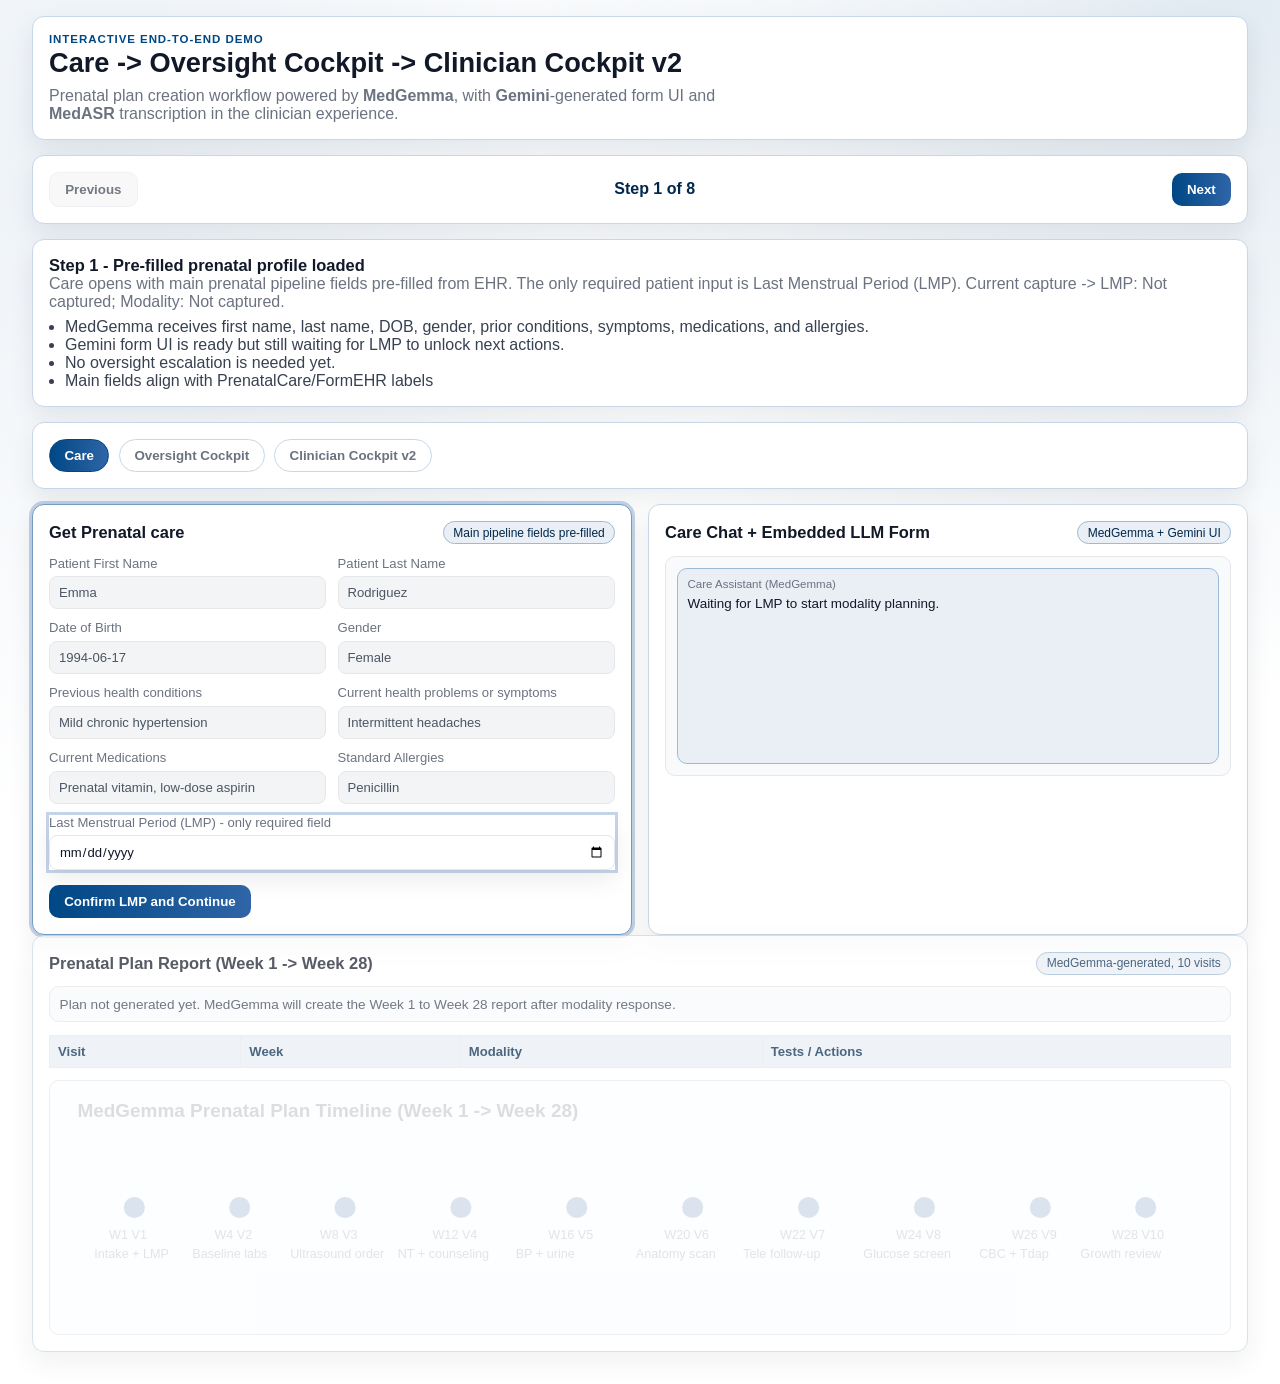
==== docs/index.html @ 5ccf1b88 "Add demo" ====
<!doctype html>
<html lang="en">
<head>
  <meta charset="UTF-8" />
  <meta name="viewport" content="width=device-width, initial-scale=1.0" />
  <title>Prenatal Plan Demo - MedGemma + Gemini + MedASR</title>
  <link rel="stylesheet" href="styles.css" />
</head>
<body>
  <div class="page-shell">
    <header class="card hero">
      <div>
        <p class="eyebrow">Interactive End-to-End Demo</p>
        <h1>Care -> Oversight Cockpit -> Clinician Cockpit v2</h1>
        <p class="hero-copy">
          Prenatal plan creation workflow powered by <strong>MedGemma</strong>, with <strong>Gemini</strong>-generated form UI and <strong>MedASR</strong> transcription in the clinician experience.
        </p>
      </div>
    </header>

    <section class="card step-controls">
      <button id="prevStepBtn" class="btn btn-secondary" type="button">Previous</button>
      <div id="stepLabel" class="step-label">Step 1</div>
      <button id="nextStepBtn" class="btn btn-primary" type="button">Next</button>
    </section>

    <section id="commentaryBox" class="card commentary">
      <h2 id="commentaryTitle">Step commentary</h2>
      <p id="commentaryText"></p>
      <ul id="commentaryBullets"></ul>
    </section>

    <nav class="card tabs">
      <button class="tab-btn active" data-tab-target="careTab">Care</button>
      <button class="tab-btn" data-tab-target="oversightTab">Oversight Cockpit</button>
      <button class="tab-btn" data-tab-target="clinicianTab">Clinician Cockpit v2</button>
    </nav>

    <main>
      <section id="careTab" class="tab-panel active">
        <div class="grid-two">
          <article id="patientProfileCard" class="card">
            <div class="card-title-row">
              <h2>Get Prenatal care</h2>
              <span class="pill">Main pipeline fields pre-filled</span>
            </div>
            <div class="form-grid">
              <label>
                Patient First Name
                <input type="text" id="patientFirstNameField" value="Emma" disabled />
              </label>
              <label>
                Patient Last Name
                <input type="text" id="patientLastNameField" value="Rodriguez" disabled />
              </label>
              <label>
                Date of Birth
                <input type="text" id="patientDobField" value="1994-06-17" disabled />
              </label>
              <label>
                Gender
                <input type="text" id="patientGenderField" value="Female" disabled />
              </label>
              <label>
                Previous health conditions
                <input type="text" id="prevHealthField" value="Mild chronic hypertension" disabled />
              </label>
              <label>
                Current health problems or symptoms
                <input type="text" id="currentSymptomsField" value="Intermittent headaches" disabled />
              </label>
              <label>
                Current Medications
                <input type="text" id="currentMedsField" value="Prenatal vitamin, low-dose aspirin" disabled />
              </label>
              <label>
                Standard Allergies
                <input type="text" id="standardAllergiesField" value="Penicillin" disabled />
              </label>
              <label class="span-2" id="lmpFieldWrap">
                Last Menstrual Period (LMP) - only required field
                <input type="date" id="lmpDateInput" />
              </label>
              <div class="span-2 form-actions">
                <button id="confirmLmpBtn" type="button" class="btn btn-primary">Confirm LMP and Continue</button>
              </div>
            </div>
          </article>

          <article id="modalityCard" class="card">
            <div class="card-title-row">
              <h2>Care Chat + Embedded LLM Form</h2>
              <span class="pill">MedGemma + Gemini UI</span>
            </div>
            <div id="careChatBox" class="messages compact"></div>
          </article>
        </div>

        <article id="planReportCard" class="card">
          <div class="card-title-row">
            <h2>Prenatal Plan Report (Week 1 -> Week 28)</h2>
            <span class="pill">MedGemma-generated, 10 visits</span>
          </div>
          <div id="planSummary" class="summary"></div>
          <div class="table-wrap">
            <table id="visitTable">
              <thead>
                <tr>
                  <th>Visit</th>
                  <th>Week</th>
                  <th>Modality</th>
                  <th>Tests / Actions</th>
                </tr>
              </thead>
              <tbody id="visitTableBody"></tbody>
            </table>
          </div>
          <div class="timeline-wrap">
            <img id="careTimelineImage" src="timeline.svg" alt="Week 1 to week 28 prenatal timeline with 10 visits" />
          </div>
        </article>
      </section>

      <section id="oversightTab" class="tab-panel">
        <div class="grid-two">
          <article id="oversightStatusCard" class="card">
            <div class="card-title-row">
              <h2>Oversight Cockpit</h2>
              <span class="pill">High-level status only</span>
            </div>
            <div id="oversightStatuses" class="status-list"></div>
            <div class="divider"></div>
            <div class="form-actions">
              <button id="takeoverBtn" type="button" class="btn btn-primary">Take Over</button>
              <span id="takeoverState" class="pill">Takeover inactive</span>
            </div>
          </article>

          <article class="card">
            <div class="card-title-row">
              <h2>Oversight Notes</h2>
              <span class="pill">No full transcript shown</span>
            </div>
            <div id="oversightNotes" class="event-log"></div>
          </article>
        </div>
      </section>

      <section id="clinicianTab" class="tab-panel">
        <div class="grid-two">
          <article id="clinicianPlanCard" class="card">
            <div class="card-title-row">
              <h2>Clinician Cockpit v2 - Plan Review</h2>
              <span class="pill">Received from Care</span>
            </div>
            <div id="clinicianPlanSummary" class="summary"></div>
            <div class="timeline-wrap">
              <img id="clinicianTimelineImage" src="timeline.svg" alt="Prenatal timeline shown to clinician" />
            </div>
          </article>

          <article id="agentCard" class="card">
            <div class="card-title-row">
              <h2>MedGemma Agent Window</h2>
              <span class="pill">Clinician edits</span>
            </div>
            <label>
              Agent instruction
              <textarea id="agentInstructionInput" rows="3" placeholder="Example: Move week 24 glucose screening to in-person and add BP tele-check at week 25."></textarea>
            </label>
            <div class="form-actions">
              <button id="applyAgentBtn" type="button" class="btn btn-primary">Apply Agent Modification</button>
            </div>
            <div id="agentChangesLog" class="event-log"></div>
          </article>
        </div>

        <article id="medasrCard" class="card">
          <div class="card-title-row">
            <h2>MedASR Patient-Clinician Transcription</h2>
            <span class="pill">Live transcription simulation</span>
          </div>
          <div class="form-actions">
            <button id="simulateTranscriptionBtn" type="button" class="btn btn-secondary">Add Transcription Segment</button>
          </div>
          <div id="transcriptionLog" class="messages compact"></div>
        </article>
      </section>
    </main>
  </div>
  <script src="app.js"></script>
</body>
</html>
---- docs/styles.css ----
:root {
  --bg: #ffffff;
  --surface: #ffffff;
  --surface-2: #f9fafb;
  --text: #111827;
  --muted: #6b7280;
  --primary-50: #e9eff5;
  --primary-100: #c7d7e7;
  --primary-200: #9dbad4;
  --primary-300: #729cc1;
  --primary-400: #4a7fae;
  --primary-500: #2f65a7;
  --primary-600: #004785;
  --primary-700: #00274c;
  --border: var(--primary-100);
  --primary: var(--primary-600);
  --primary-2: var(--primary-700);
  --accent: var(--primary-500);
  --success: #0f9d70;
  --warn: #b45309;
  --shadow: 0 10px 24px rgba(17, 24, 39, 0.08);
}

* {
  box-sizing: border-box;
}

body {
  margin: 0;
  font-family: "Inter", "Segoe UI", sans-serif;
  color: var(--text);
  background:
    radial-gradient(circle at 8% 10%, rgba(199, 215, 231, 0.34) 0, transparent 40%),
    radial-gradient(circle at 95% 0, rgba(74, 127, 174, 0.16) 0, transparent 38%),
    var(--bg);
}

.page-shell {
  width: min(1440px, 95vw);
  margin: 1rem auto 2rem;
  display: grid;
  gap: 0.95rem;
}

.card {
  background: var(--surface);
  border: 1px solid var(--border);
  border-radius: 12px;
  box-shadow: var(--shadow);
  padding: 1rem;
}

.hero h1 {
  margin: 0.15rem 0 0.45rem;
  font-size: clamp(1.2rem, 2.2vw, 1.7rem);
}

.hero-copy {
  margin: 0;
  color: var(--muted);
  max-width: 75ch;
}

.eyebrow {
  margin: 0;
  text-transform: uppercase;
  letter-spacing: 0.08em;
  color: var(--primary);
  font-size: 0.72rem;
  font-weight: 700;
}

.step-controls {
  display: grid;
  grid-template-columns: auto 1fr auto;
  gap: 0.6rem;
  align-items: center;
}

.step-label {
  text-align: center;
  font-weight: 700;
  color: var(--primary-2);
}

.commentary h2 {
  margin: 0 0 0.35rem;
  font-size: 1rem;
}

.commentary p {
  margin: 0 0 0.45rem;
  color: var(--muted);
}

.commentary ul {
  margin: 0;
  padding-left: 1rem;
  color: #374151;
}

.tabs {
  display: flex;
  flex-wrap: wrap;
  gap: 0.6rem;
}

.tab-btn {
  border: 1px solid var(--border);
  border-radius: 999px;
  padding: 0.5rem 0.9rem;
  background: #ffffff;
  color: var(--muted);
  cursor: pointer;
  font-weight: 600;
}

.tab-btn.active {
  background: linear-gradient(90deg, var(--primary), var(--accent));
  color: #ffffff;
  border-color: var(--primary);
}

.tab-panel {
  display: none;
}

.tab-panel.active {
  display: block;
}

.grid-two {
  display: grid;
  grid-template-columns: 1fr 1fr;
  gap: 1rem;
}

.card-title-row {
  display: flex;
  justify-content: space-between;
  gap: 0.6rem;
  align-items: center;
  margin-bottom: 0.7rem;
}

.card h2 {
  margin: 0;
  font-size: 1.03rem;
}

.pill {
  padding: 0.22rem 0.58rem;
  border-radius: 999px;
  border: 1px solid var(--primary-200);
  background: var(--primary-50);
  color: var(--primary-700);
  font-size: 0.75rem;
}

.form-grid {
  display: grid;
  grid-template-columns: 1fr 1fr;
  gap: 0.7rem;
}

label {
  display: grid;
  gap: 0.35rem;
  color: var(--muted);
  font-size: 0.82rem;
}

input,
textarea,
select {
  width: 100%;
  border: 1px solid #e5e7eb;
  border-radius: 8px;
  padding: 0.5rem 0.56rem;
  font: inherit;
  color: var(--text);
  background: #ffffff;
}

input:focus,
textarea:focus,
select:focus {
  border-color: var(--primary);
  outline: 2px solid var(--primary-100);
}

input[disabled] {
  background: #f3f4f6;
  color: #4b5563;
}

.span-2 {
  grid-column: span 2;
}

.btn {
  border: 0;
  border-radius: 10px;
  padding: 0.56rem 0.95rem;
  font-weight: 650;
  cursor: pointer;
  transition: all 0.18s ease;
}

.btn-primary {
  background: linear-gradient(90deg, var(--primary), var(--accent));
  color: #ffffff;
}

.btn-primary:hover {
  box-shadow: 0 8px 18px rgba(0, 71, 133, 0.24);
  transform: translateY(-1px);
}

.btn-secondary {
  background: #f3f4f6;
  color: var(--text);
  border: 1px solid #e5e7eb;
}

.btn-secondary:hover {
  background: #e5e7eb;
}

.btn:disabled {
  opacity: 0.58;
  cursor: not-allowed;
  transform: none;
}

.form-actions {
  display: flex;
  gap: 0.55rem;
  flex-wrap: wrap;
  margin-top: 0.2rem;
}

.messages {
  background: #f9fafb;
  border: 1px solid #e5e7eb;
  border-radius: 10px;
  min-height: 250px;
  max-height: 260px;
  overflow-y: auto;
  padding: 0.68rem;
  display: grid;
  gap: 0.5rem;
}

.messages.compact {
  min-height: 220px;
  max-height: 360px;
}

.message {
  border-radius: 10px;
  padding: 0.52rem 0.6rem;
  border: 1px solid #e5e7eb;
  font-size: 0.84rem;
  line-height: 1.34;
  background: #ffffff;
}

.message .meta {
  display: block;
  margin-bottom: 0.2rem;
  font-size: 0.72rem;
  color: var(--muted);
}

.message.assistant {
  background: var(--primary-50);
  border-color: var(--primary-200);
}

.message.patient {
  background: #eff6ff;
  border-color: #bfdbfe;
}

.message.clinician {
  background: #f0f5fb;
  border-color: #b9d0e6;
}

.radio-card {
  display: flex;
  align-items: center;
  gap: 0.5rem;
  border: 1px solid #e5e7eb;
  border-radius: 8px;
  padding: 0.5rem;
  background: #ffffff;
  cursor: pointer;
}

.radio-card input {
  width: auto;
}

.llm-form-shell {
  margin-top: 0.55rem;
  border: 1px dashed var(--primary-300);
  border-radius: 10px;
  padding: 0.55rem;
  background: #f8fbff;
}

.llm-form-title {
  font-size: 0.78rem;
  font-weight: 700;
  color: var(--primary-700);
}

.llm-form-help {
  margin-top: 0.2rem;
  margin-bottom: 0.4rem;
  font-size: 0.75rem;
  color: #6b7280;
}

.embedded-form-grid {
  display: grid;
  gap: 0.45rem;
}

.embedded-label {
  font-size: 0.78rem;
  color: #4b5563;
}

.embedded-option {
  background: #ffffff;
}

.summary {
  padding: 0.6rem;
  border: 1px solid #e5e7eb;
  border-radius: 10px;
  background: #f9fafb;
  margin-bottom: 0.8rem;
  font-size: 0.85rem;
  color: #374151;
}

.table-wrap {
  overflow-x: auto;
}

table {
  width: 100%;
  border-collapse: collapse;
  font-size: 0.82rem;
}

th,
td {
  border: 1px solid #e5e7eb;
  padding: 0.5rem;
  text-align: left;
  vertical-align: top;
}

th {
  background: var(--primary-50);
  color: var(--primary-700);
}

.timeline-wrap {
  margin-top: 0.78rem;
  border: 1px solid #e5e7eb;
  border-radius: 10px;
  overflow: hidden;
}

.timeline-wrap img {
  width: 100%;
  display: block;
}

.status-list {
  display: grid;
  gap: 0.5rem;
}

.status-item {
  border: 1px solid #e5e7eb;
  border-left: 4px solid var(--primary-600);
  border-radius: 8px;
  padding: 0.5rem;
  background: #ffffff;
  font-size: 0.83rem;
}

.status-item.complete {
  border-left-color: #059669;
}

.status-item.pending {
  border-left-color: #9ca3af;
}

.divider {
  border-top: 1px solid #e5e7eb;
  margin: 0.8rem 0;
}

.event-log {
  display: grid;
  gap: 0.4rem;
  max-height: 220px;
  overflow-y: auto;
}

.event-item {
  font-size: 0.82rem;
  border-left: 3px solid var(--primary-300);
  padding-left: 0.48rem;
  color: #4b5563;
}

.highlight {
  box-shadow: 0 0 0 3px rgba(47, 101, 167, 0.28), var(--shadow);
  border-color: var(--primary-300);
}

@media (max-width: 1080px) {
  .grid-two {
    grid-template-columns: 1fr;
  }
}

@media (max-width: 760px) {
  .step-controls {
    grid-template-columns: 1fr;
  }

  .form-grid {
    grid-template-columns: 1fr;
  }

  .span-2 {
    grid-column: span 1;
  }
}
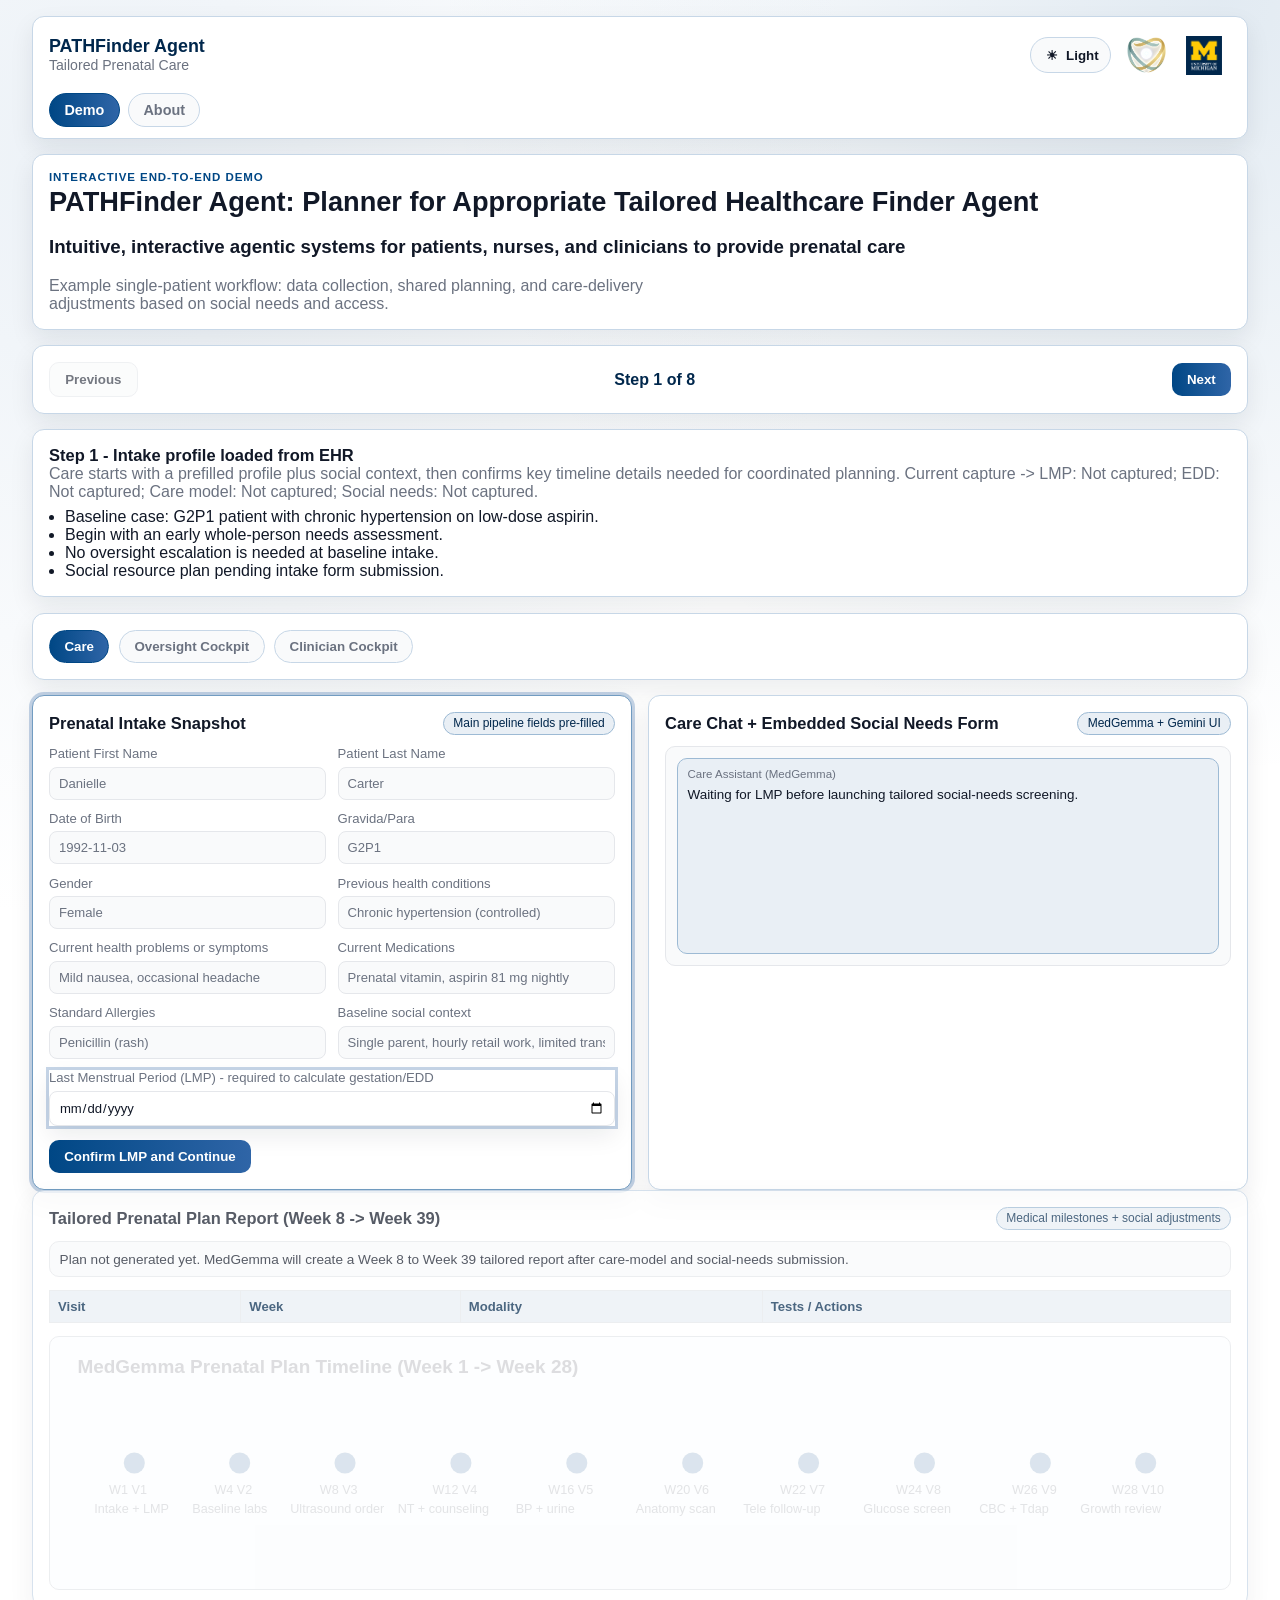
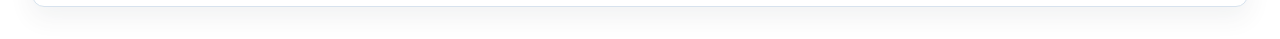
==== commit de7f1a3b: "Update demo" ====
--- a/docs/index.html
+++ b/docs/index.html
@@ -3,190 +3,310 @@
 <head>
   <meta charset="UTF-8" />
   <meta name="viewport" content="width=device-width, initial-scale=1.0" />
-  <title>Prenatal Plan Demo - MedGemma + Gemini + MedASR</title>
+  <title>PATHFinder + MedGemma</title>
   <link rel="stylesheet" href="styles.css" />
 </head>
 <body>
   <div class="page-shell">
+    <header id="topNav" class="card top-nav">
+      <div class="nav-main">
+        <a id="brandHomeBtn" class="nav-brand" href="#">
+          <span class="brand-copy">
+            <span class="brand-title">PATHFinder Agent</span>
+            <span class="brand-subtitle">Tailored Prenatal Care</span>
+          </span>
+        </a>
+        <div class="nav-actions">
+          <button id="themeToggleBtn" class="theme-toggle" type="button" aria-label="Toggle dark and light mode">
+            <span id="themeToggleIcon" class="theme-toggle-icon" aria-hidden="true">☀</span>
+            <span id="themeToggleLabel">Light</span>
+          </button>
+          <div class="nav-logo-cluster" aria-label="Brand logos">
+            <span class="nav-logo-badge">
+              <img class="nav-logo-image" src="logo.png" alt="Project logo" />
+            </span>
+            <span class="nav-logo-badge">
+              <img class="nav-logo-image" src="michigan_logo.png" alt="University of Michigan logo" />
+            </span>
+          </div>
+          <button id="mobileMenuBtn" class="mobile-menu-btn" type="button" aria-label="Open navigation menu" aria-expanded="false">
+            <span></span>
+            <span></span>
+            <span></span>
+          </button>
+        </div>
+      </div>
+      <nav id="primaryNavLinks" class="nav-links" aria-label="Main navigation">
+        <button class="nav-link page-tab-btn active" data-page-target="demoPage" type="button">Demo</button>
+        <button class="nav-link page-tab-btn" data-page-target="aboutPage" type="button">About</button>
+      </nav>
+    </header>
+
     <header class="card hero">
       <div>
         <p class="eyebrow">Interactive End-to-End Demo</p>
-        <h1>Care -> Oversight Cockpit -> Clinician Cockpit v2</h1>
+        <h1>PATHFinder Agent: Planner for Appropriate Tailored Healthcare Finder Agent</h1>
+        <h3>Intuitive, interactive agentic systems for patients, nurses, and clinicians to provide prenatal care</h3>
         <p class="hero-copy">
-          Prenatal plan creation workflow powered by <strong>MedGemma</strong>, with <strong>Gemini</strong>-generated form UI and <strong>MedASR</strong> transcription in the clinician experience.
+          Example single-patient workflow: data collection, shared planning, and
+          care-delivery adjustments based on social needs and access.
         </p>
       </div>
     </header>
 
-    <section class="card step-controls">
-      <button id="prevStepBtn" class="btn btn-secondary" type="button">Previous</button>
-      <div id="stepLabel" class="step-label">Step 1</div>
-      <button id="nextStepBtn" class="btn btn-primary" type="button">Next</button>
+    <section id="demoPage" class="page-panel active">
+      <section class="card step-controls">
+        <button id="prevStepBtn" class="btn btn-secondary" type="button">Previous</button>
+        <div id="stepLabel" class="step-label">Step 1</div>
+        <button id="nextStepBtn" class="btn btn-primary" type="button">Next</button>
+      </section>
+
+      <section id="commentaryBox" class="card commentary">
+        <h2 id="commentaryTitle">Step commentary</h2>
+        <p id="commentaryText"></p>
+        <ul id="commentaryBullets"></ul>
+      </section>
+
+      <nav class="card tabs" aria-label="Workflow tabs">
+        <button class="tab-btn active" data-tab-target="careTab">Care</button>
+        <button class="tab-btn" data-tab-target="oversightTab">Oversight Cockpit</button>
+        <button class="tab-btn" data-tab-target="clinicianTab">Clinician Cockpit</button>
+      </nav>
+
+      <main>
+        <section id="careTab" class="tab-panel active">
+          <div class="grid-two">
+            <article id="patientProfileCard" class="card">
+              <div class="card-title-row">
+                <h2>Prenatal Intake Snapshot</h2>
+                <span class="pill">Main pipeline fields pre-filled</span>
+              </div>
+              <div class="form-grid">
+                <label>
+                  Patient First Name
+                  <input type="text" id="patientFirstNameField" value="Danielle" disabled />
+                </label>
+                <label>
+                  Patient Last Name
+                  <input type="text" id="patientLastNameField" value="Carter" disabled />
+                </label>
+                <label>
+                  Date of Birth
+                  <input type="text" id="patientDobField" value="1992-11-03" disabled />
+                </label>
+                <label>
+                  Gravida/Para
+                  <input type="text" id="patientObHistoryField" value="G2P1" disabled />
+                </label>
+                <label>
+                  Gender
+                  <input type="text" id="patientGenderField" value="Female" disabled />
+                </label>
+                <label>
+                  Previous health conditions
+                  <input type="text" id="prevHealthField" value="Chronic hypertension (controlled)" disabled />
+                </label>
+                <label>
+                  Current health problems or symptoms
+                  <input type="text" id="currentSymptomsField" value="Mild nausea, occasional headache" disabled />
+                </label>
+                <label>
+                  Current Medications
+                  <input type="text" id="currentMedsField" value="Prenatal vitamin, aspirin 81 mg nightly" disabled />
+                </label>
+                <label>
+                  Standard Allergies
+                  <input type="text" id="standardAllergiesField" value="Penicillin (rash)" disabled />
+                </label>
+                <label>
+                  Baseline social context
+                  <input type="text" id="baselineSocialField" value="Single parent, hourly job, limited transportation" disabled />
+                </label>
+                <label class="span-2" id="lmpFieldWrap">
+                  Last Menstrual Period (LMP) - required to calculate gestation/EDD
+                  <input type="date" id="lmpDateInput" />
+                </label>
+                <div class="span-2 form-actions">
+                  <button id="confirmLmpBtn" type="button" class="btn btn-primary">Confirm LMP and Continue</button>
+                </div>
+              </div>
+            </article>
+
+            <article id="modalityCard" class="card">
+              <div class="card-title-row">
+                <h2>Care Chat + Embedded Social Needs Form</h2>
+                <span class="pill">MedGemma + Gemini UI</span>
+              </div>
+              <div id="careChatBox" class="messages compact"></div>
+            </article>
+          </div>
+
+          <article id="planReportCard" class="card">
+            <div class="card-title-row">
+              <h2>Tailored Prenatal Plan Report (Week 8 -> Week 39)</h2>
+              <span class="pill">Medical milestones + social adjustments</span>
+            </div>
+            <div id="planSummary" class="summary"></div>
+            <div class="table-wrap">
+              <table id="visitTable">
+                <thead>
+                  <tr>
+                    <th>Visit</th>
+                    <th>Week</th>
+                    <th>Modality</th>
+                    <th>Tests / Actions</th>
+                  </tr>
+                </thead>
+                <tbody id="visitTableBody"></tbody>
+              </table>
+            </div>
+            <div class="timeline-wrap">
+              <img id="careTimelineImage" src="timeline.svg" alt="Tailored prenatal timeline with key milestones" />
+            </div>
+          </article>
+        </section>
+
+        <section id="oversightTab" class="tab-panel">
+          <div class="grid-two">
+            <article id="oversightStatusCard" class="card">
+              <div class="card-title-row">
+                <h2>Oversight Cockpit</h2>
+                <span class="pill">High-level status only</span>
+              </div>
+              <div id="oversightStatuses" class="status-list"></div>
+              <div class="divider"></div>
+              <div class="form-actions">
+                <button id="takeoverBtn" type="button" class="btn btn-primary">Take Over</button>
+                <span id="takeoverState" class="pill">Takeover inactive</span>
+              </div>
+            </article>
+
+            <article class="card">
+              <div class="card-title-row">
+                <h2>Oversight Notes</h2>
+                <span class="pill">No full transcript shown</span>
+              </div>
+              <div id="oversightNotes" class="event-log"></div>
+            </article>
+          </div>
+        </section>
+
+        <section id="clinicianTab" class="tab-panel">
+          <div class="grid-two">
+            <article id="clinicianPlanCard" class="card">
+              <div class="card-title-row">
+                <h2>Clinician Cockpit - Plan Review</h2>
+                <span class="pill">Received from Care</span>
+              </div>
+              <div id="clinicianPlanSummary" class="summary"></div>
+              <div class="timeline-wrap">
+                <img id="clinicianTimelineImage" src="timeline.svg" alt="Prenatal timeline shown to clinician" />
+              </div>
+            </article>
+
+            <article id="agentCard" class="card">
+              <div class="card-title-row">
+                <h2>MedGemma Agent Window</h2>
+                <span class="pill">Clinician edits</span>
+              </div>
+              <label>
+                Agent instruction
+                <textarea id="agentInstructionInput" rows="3" placeholder="Example: Keep key milestone visits in person, move counseling-focused check-ins to telemedicine, and assign CHW follow-up."></textarea>
+              </label>
+              <div class="form-actions">
+                <button id="applyAgentBtn" type="button" class="btn btn-primary">Apply Agent Modification</button>
+              </div>
+              <div id="agentChangesLog" class="event-log"></div>
+            </article>
+          </div>
+
+          <article id="medasrCard" class="card">
+            <div class="card-title-row">
+              <h2>MedASR Patient-Clinician Transcription</h2>
+              <span class="pill">Live transcription simulation</span>
+            </div>
+            <div class="form-actions">
+              <button id="simulateTranscriptionBtn" type="button" class="btn btn-secondary">Add Transcription Segment</button>
+            </div>
+            <div id="transcriptionLog" class="messages compact"></div>
+          </article>
+        </section>
+      </main>
     </section>
 
-    <section id="commentaryBox" class="card commentary">
-      <h2 id="commentaryTitle">Step commentary</h2>
-      <p id="commentaryText"></p>
-      <ul id="commentaryBullets"></ul>
+    <section id="aboutPage" class="page-panel">
+      <div class="about-grid">
+        <article class="card about-card about-wide">
+          <h2>Motivation</h2>
+          <p>
+            Prenatal care is care provided to birthing people, including medical care, screening tests, answers to your questions, and help finding social support and community resources during pregnancy.
+          </p>
+          <p>
+            <i>“Prenatal care can improve the detection and management of chronic conditions and pregnancy complications, particularly for individuals with an increased risk of adverse outcomes” </i> - ACOG
+          </p>
+          <p>
+            About 4 million pregnant people access prenatal care each year in the United States. At this scale, fixed,
+            one-size-fits-all workflows can miss practical barriers and increase the risk of delayed follow-up.
+          </p>
+          <p>
+            The core problem is aligning medically important milestones with real-life access constraints so that patients
+            can consistently complete recommended care.
+          </p>
+        </article>
+
+        <article class="card about-card">
+          <h2>Proposed Solution</h2>
+          <p>
+            Provide an LLM-based agentic system that allows providing prenatal care in a safe, scalable, and aligned manner allowing all stakeholders to help expand provision of care and redirect efforts to improving care.
+          </p>
+          <p>
+            In collaboration with expert clinicians, we present PATHFinder, an agentic system built powered by MedGemma, MedASR, Gemini-2.5-Pro, and Gemini-TTS to provide care to patients, conversational and clinical oversight to enable tailored prenatal care planning.
+          </p>
+        </article>
+
+        <article class="card about-card">
+          <h2>Team</h2>
+          <div class="team-grid">
+            <figure class="team-member">
+              <img class="team-photo" src="alex_peahl.jpeg" alt="Dr. Alex Peahl" />
+              <figcaption>
+                <span class="team-name">Dr. Alex Peahl</span>
+                <span class="team-role">Assistant Professor, Obstetrics and Gynecology (Author: ACOG prenatal tailoring guidelines)</span>
+              </figcaption>
+            </figure>
+            <figure class="team-member">
+              <img class="team-photo" src="samia_abdenlabi.jpeg" alt="Dr. Samia Abdelnabi" />
+              <figcaption>
+                <span class="team-name">Dr. Samia Abdelnabi</span>
+                <span class="team-role">Clinical Assistant Professor, Health Behavior and Clinical Sciences</span>
+              </figcaption>
+            </figure>
+            <figure class="team-member">
+              <img class="team-photo" src="liz_bondi_kelly.jpeg" alt="Dr. Liz Bondi-Kelly" />
+              <figcaption>
+                <span class="team-name">Dr. Liz Bondi-Kelly</span>
+                <span class="team-role">Assistant Professor, Computer Science and Engineering</span>
+              </figcaption>
+            </figure>
+            <figure class="team-member">
+              <img class="team-photo" src="vaibhav_balloli.jpeg" alt="Vaibhav Balloli" />
+              <figcaption>
+                <span class="team-name">Vaibhav Balloli</span>
+                <span class="team-role">Third-year PhD Candidate, Computer Science and Engineering</span>
+              </figcaption>
+            </figure>
+          </div>
+        </article>
+
+        <article class="card about-card about-wide">
+          <h2>Impact</h2>
+          <p>
+            The expected impact is earlier risk visibility, better adherence to key prenatal milestones, and fewer missed
+            visits by tailoring modality and support pathways to transportation, childcare, and nutrition needs.
+          </p>
+        </article>
+      </div>
     </section>
-
-    <nav class="card tabs">
-      <button class="tab-btn active" data-tab-target="careTab">Care</button>
-      <button class="tab-btn" data-tab-target="oversightTab">Oversight Cockpit</button>
-      <button class="tab-btn" data-tab-target="clinicianTab">Clinician Cockpit v2</button>
-    </nav>
-
-    <main>
-      <section id="careTab" class="tab-panel active">
-        <div class="grid-two">
-          <article id="patientProfileCard" class="card">
-            <div class="card-title-row">
-              <h2>Get Prenatal care</h2>
-              <span class="pill">Main pipeline fields pre-filled</span>
-            </div>
-            <div class="form-grid">
-              <label>
-                Patient First Name
-                <input type="text" id="patientFirstNameField" value="Emma" disabled />
-              </label>
-              <label>
-                Patient Last Name
-                <input type="text" id="patientLastNameField" value="Rodriguez" disabled />
-              </label>
-              <label>
-                Date of Birth
-                <input type="text" id="patientDobField" value="1994-06-17" disabled />
-              </label>
-              <label>
-                Gender
-                <input type="text" id="patientGenderField" value="Female" disabled />
-              </label>
-              <label>
-                Previous health conditions
-                <input type="text" id="prevHealthField" value="Mild chronic hypertension" disabled />
-              </label>
-              <label>
-                Current health problems or symptoms
-                <input type="text" id="currentSymptomsField" value="Intermittent headaches" disabled />
-              </label>
-              <label>
-                Current Medications
-                <input type="text" id="currentMedsField" value="Prenatal vitamin, low-dose aspirin" disabled />
-              </label>
-              <label>
-                Standard Allergies
-                <input type="text" id="standardAllergiesField" value="Penicillin" disabled />
-              </label>
-              <label class="span-2" id="lmpFieldWrap">
-                Last Menstrual Period (LMP) - only required field
-                <input type="date" id="lmpDateInput" />
-              </label>
-              <div class="span-2 form-actions">
-                <button id="confirmLmpBtn" type="button" class="btn btn-primary">Confirm LMP and Continue</button>
-              </div>
-            </div>
-          </article>
-
-          <article id="modalityCard" class="card">
-            <div class="card-title-row">
-              <h2>Care Chat + Embedded LLM Form</h2>
-              <span class="pill">MedGemma + Gemini UI</span>
-            </div>
-            <div id="careChatBox" class="messages compact"></div>
-          </article>
-        </div>
-
-        <article id="planReportCard" class="card">
-          <div class="card-title-row">
-            <h2>Prenatal Plan Report (Week 1 -> Week 28)</h2>
-            <span class="pill">MedGemma-generated, 10 visits</span>
-          </div>
-          <div id="planSummary" class="summary"></div>
-          <div class="table-wrap">
-            <table id="visitTable">
-              <thead>
-                <tr>
-                  <th>Visit</th>
-                  <th>Week</th>
-                  <th>Modality</th>
-                  <th>Tests / Actions</th>
-                </tr>
-              </thead>
-              <tbody id="visitTableBody"></tbody>
-            </table>
-          </div>
-          <div class="timeline-wrap">
-            <img id="careTimelineImage" src="timeline.svg" alt="Week 1 to week 28 prenatal timeline with 10 visits" />
-          </div>
-        </article>
-      </section>
-
-      <section id="oversightTab" class="tab-panel">
-        <div class="grid-two">
-          <article id="oversightStatusCard" class="card">
-            <div class="card-title-row">
-              <h2>Oversight Cockpit</h2>
-              <span class="pill">High-level status only</span>
-            </div>
-            <div id="oversightStatuses" class="status-list"></div>
-            <div class="divider"></div>
-            <div class="form-actions">
-              <button id="takeoverBtn" type="button" class="btn btn-primary">Take Over</button>
-              <span id="takeoverState" class="pill">Takeover inactive</span>
-            </div>
-          </article>
-
-          <article class="card">
-            <div class="card-title-row">
-              <h2>Oversight Notes</h2>
-              <span class="pill">No full transcript shown</span>
-            </div>
-            <div id="oversightNotes" class="event-log"></div>
-          </article>
-        </div>
-      </section>
-
-      <section id="clinicianTab" class="tab-panel">
-        <div class="grid-two">
-          <article id="clinicianPlanCard" class="card">
-            <div class="card-title-row">
-              <h2>Clinician Cockpit v2 - Plan Review</h2>
-              <span class="pill">Received from Care</span>
-            </div>
-            <div id="clinicianPlanSummary" class="summary"></div>
-            <div class="timeline-wrap">
-              <img id="clinicianTimelineImage" src="timeline.svg" alt="Prenatal timeline shown to clinician" />
-            </div>
-          </article>
-
-          <article id="agentCard" class="card">
-            <div class="card-title-row">
-              <h2>MedGemma Agent Window</h2>
-              <span class="pill">Clinician edits</span>
-            </div>
-            <label>
-              Agent instruction
-              <textarea id="agentInstructionInput" rows="3" placeholder="Example: Move week 24 glucose screening to in-person and add BP tele-check at week 25."></textarea>
-            </label>
-            <div class="form-actions">
-              <button id="applyAgentBtn" type="button" class="btn btn-primary">Apply Agent Modification</button>
-            </div>
-            <div id="agentChangesLog" class="event-log"></div>
-          </article>
-        </div>
-
-        <article id="medasrCard" class="card">
-          <div class="card-title-row">
-            <h2>MedASR Patient-Clinician Transcription</h2>
-            <span class="pill">Live transcription simulation</span>
-          </div>
-          <div class="form-actions">
-            <button id="simulateTranscriptionBtn" type="button" class="btn btn-secondary">Add Transcription Segment</button>
-          </div>
-          <div id="transcriptionLog" class="messages compact"></div>
-        </article>
-      </section>
-    </main>
   </div>
   <script src="app.js"></script>
 </body>
--- a/docs/styles.css
+++ b/docs/styles.css
@@ -4,6 +4,7 @@
   --surface-2: #f9fafb;
   --text: #111827;
   --muted: #6b7280;
+  --line: #e5e7eb;
   --primary-50: #e9eff5;
   --primary-100: #c7d7e7;
   --primary-200: #9dbad4;
@@ -19,6 +20,30 @@
   --success: #0f9d70;
   --warn: #b45309;
   --shadow: 0 10px 24px rgba(17, 24, 39, 0.08);
+  --brand-bg: #f8fbff;
+}
+
+[data-theme="dark"] {
+  --bg: #081321;
+  --surface: #0f2138;
+  --surface-2: #132944;
+  --text: #e4edf9;
+  --muted: #9fb2cd;
+  --line: #2c4667;
+  --primary-50: #173452;
+  --primary-100: #235078;
+  --primary-200: #3570a2;
+  --primary-300: #4b88bd;
+  --primary-400: #66a6de;
+  --primary-500: #78b8ea;
+  --primary-600: #8fc7f4;
+  --primary-700: #dbeeff;
+  --border: #2b4f74;
+  --primary: var(--primary-600);
+  --primary-2: var(--primary-700);
+  --accent: #5f9ed6;
+  --shadow: 0 16px 32px rgba(2, 10, 21, 0.52);
+  --brand-bg: #0f2b45;
 }
 
 * {
@@ -27,11 +52,19 @@
 
 body {
   margin: 0;
-  font-family: "Inter", "Segoe UI", sans-serif;
+  font-family: "Manrope", "Inter", "Segoe UI", sans-serif;
   color: var(--text);
   background:
     radial-gradient(circle at 8% 10%, rgba(199, 215, 231, 0.34) 0, transparent 40%),
     radial-gradient(circle at 95% 0, rgba(74, 127, 174, 0.16) 0, transparent 38%),
+    var(--bg);
+  transition: background 0.2s ease, color 0.2s ease;
+}
+
+[data-theme="dark"] body {
+  background:
+    radial-gradient(circle at 10% 8%, rgba(47, 101, 167, 0.35) 0, transparent 45%),
+    radial-gradient(circle at 96% 0, rgba(13, 43, 76, 0.64) 0, transparent 42%),
     var(--bg);
 }
 
@@ -50,6 +83,134 @@
   padding: 1rem;
 }
 
+.top-nav {
+  position: static;
+  padding: 0.7rem 1rem;
+  background: var(--surface);
+}
+
+.nav-main {
+  display: flex;
+  align-items: center;
+  justify-content: space-between;
+  gap: 0.8rem;
+}
+
+.nav-brand {
+  display: flex;
+  align-items: center;
+  gap: 0.4rem;
+  text-decoration: none;
+  color: inherit;
+  min-width: 0;
+}
+
+.brand-copy {
+  display: grid;
+  gap: 0.05rem;
+  min-width: 0;
+}
+
+.brand-title {
+  font-size: 1.12rem;
+  font-weight: 800;
+  color: var(--primary-2);
+  line-height: 1.1;
+}
+
+.brand-subtitle {
+  font-size: 0.88rem;
+  color: var(--muted);
+  line-height: 1.1;
+}
+
+.nav-actions {
+  display: flex;
+  align-items: center;
+  gap: 0.52rem;
+}
+
+.nav-logo-cluster {
+  display: inline-flex;
+  align-items: center;
+  gap: 0.22rem;
+}
+
+.nav-logo-badge {
+  width: 54px;
+  height: 54px;
+  border-radius: 6px;
+  border: 0;
+  background: transparent;
+  display: inline-flex;
+  align-items: center;
+  justify-content: center;
+  overflow: hidden;
+}
+
+.nav-logo-image {
+  width: 39px;
+  height: 39px;
+  object-fit: contain;
+}
+
+.theme-toggle {
+  border: 1px solid var(--border);
+  border-radius: 999px;
+  background: var(--surface-2);
+  color: var(--text);
+  height: 36px;
+  padding: 0 0.72rem;
+  display: inline-flex;
+  align-items: center;
+  gap: 0.35rem;
+  font-weight: 650;
+  cursor: pointer;
+}
+
+.theme-toggle:hover {
+  border-color: var(--primary-300);
+}
+
+.theme-toggle-icon {
+  width: 1.1rem;
+  text-align: center;
+}
+
+.mobile-menu-btn {
+  display: none;
+  width: 36px;
+  height: 36px;
+  border: 1px solid var(--border);
+  border-radius: 10px;
+  background: var(--surface-2);
+  padding: 0;
+  cursor: pointer;
+  align-items: center;
+  justify-content: center;
+  gap: 4px;
+  flex-direction: column;
+}
+
+.mobile-menu-btn span {
+  display: block;
+  width: 16px;
+  height: 2px;
+  border-radius: 99px;
+  background: var(--text);
+}
+
+.nav-links {
+  display: flex;
+  align-items: center;
+  gap: 0.52rem;
+  margin-top: 0.66rem;
+}
+
+.nav-link {
+  font-size: 0.9rem;
+}
+
 .hero h1 {
   margin: 0.15rem 0 0.45rem;
   font-size: clamp(1.2rem, 2.2vw, 1.7rem);
@@ -59,6 +220,12 @@
   margin: 0;
   color: var(--muted);
   max-width: 75ch;
+}
+
+.case-source {
+  margin: 0.5rem 0 0;
+  color: #374151;
+  font-size: 0.82rem;
 }
 
 .eyebrow {
@@ -96,7 +263,38 @@
 .commentary ul {
   margin: 0;
   padding-left: 1rem;
-  color: #374151;
+  color: var(--text);
+}
+
+.page-tab-btn {
+  border: 1px solid var(--border);
+  border-radius: 999px;
+  padding: 0.5rem 0.9rem;
+  background: var(--surface-2);
+  color: var(--muted);
+  cursor: pointer;
+  font-weight: 600;
+  transition: border-color 0.16s ease, color 0.16s ease, transform 0.16s ease;
+}
+
+.page-tab-btn:hover {
+  border-color: var(--primary-300);
+  color: var(--primary-2);
+}
+
+.page-tab-btn.active {
+  background: linear-gradient(90deg, var(--primary), var(--accent));
+  color: #ffffff;
+  border-color: var(--primary);
+}
+
+.page-panel {
+  display: none;
+  gap: 0.95rem;
+}
+
+.page-panel.active {
+  display: grid;
 }
 
 .tabs {
@@ -109,10 +307,16 @@
   border: 1px solid var(--border);
   border-radius: 999px;
   padding: 0.5rem 0.9rem;
-  background: #ffffff;
+  background: var(--surface-2);
   color: var(--muted);
   cursor: pointer;
   font-weight: 600;
+  transition: border-color 0.16s ease, color 0.16s ease;
+}
+
+.tab-btn:hover {
+  border-color: var(--primary-300);
+  color: var(--primary-2);
 }
 
 .tab-btn.active {
@@ -133,6 +337,68 @@
   display: grid;
   grid-template-columns: 1fr 1fr;
   gap: 1rem;
+}
+
+.about-grid {
+  display: grid;
+  grid-template-columns: repeat(2, minmax(0, 1fr));
+  gap: 1rem;
+}
+
+.about-card p {
+  margin: 0;
+  color: var(--text);
+  line-height: 1.5;
+}
+
+.about-card p + p {
+  margin-top: 0.7rem;
+}
+
+.about-wide {
+  grid-column: 1 / -1;
+}
+
+.team-grid {
+  display: grid;
+  grid-template-columns: repeat(2, minmax(0, 1fr));
+  gap: 0.8rem;
+}
+
+.team-member {
+  margin: 0;
+  padding: 0.7rem;
+  border: 1px solid var(--primary-100);
+  border-radius: 12px;
+  background: linear-gradient(180deg, var(--surface) 0%, var(--brand-bg) 100%);
+  display: grid;
+  justify-items: center;
+  text-align: center;
+}
+
+.team-photo {
+  width: 92px;
+  height: 92px;
+  border-radius: 999px;
+  object-fit: cover;
+  border: 2px solid var(--primary-200);
+  box-shadow: 0 6px 12px rgba(0, 39, 76, 0.15);
+}
+
+.team-name {
+  display: block;
+  margin-top: 0.5rem;
+  font-size: 0.84rem;
+  font-weight: 650;
+  color: var(--primary-700);
+}
+
+.team-role {
+  display: block;
+  margin-top: 0.34rem;
+  font-size: 0.74rem;
+  line-height: 1.35;
+  color: var(--muted);
 }
 
 .card-title-row {
@@ -174,12 +440,12 @@
 textarea,
 select {
   width: 100%;
-  border: 1px solid #e5e7eb;
+  border: 1px solid var(--line);
   border-radius: 8px;
   padding: 0.5rem 0.56rem;
   font: inherit;
   color: var(--text);
-  background: #ffffff;
+  background: var(--surface);
 }
 
 input:focus,
@@ -190,8 +456,8 @@
 }
 
 input[disabled] {
-  background: #f3f4f6;
-  color: #4b5563;
+  background: var(--surface-2);
+  color: var(--muted);
 }
 
 .span-2 {
@@ -218,13 +484,13 @@
 }
 
 .btn-secondary {
-  background: #f3f4f6;
+  background: var(--surface-2);
   color: var(--text);
-  border: 1px solid #e5e7eb;
+  border: 1px solid var(--line);
 }
 
 .btn-secondary:hover {
-  background: #e5e7eb;
+  background: var(--line);
 }
 
 .btn:disabled {
@@ -241,8 +507,8 @@
 }
 
 .messages {
-  background: #f9fafb;
-  border: 1px solid #e5e7eb;
+  background: var(--surface-2);
+  border: 1px solid var(--line);
   border-radius: 10px;
   min-height: 250px;
   max-height: 260px;
@@ -260,10 +526,10 @@
 .message {
   border-radius: 10px;
   padding: 0.52rem 0.6rem;
-  border: 1px solid #e5e7eb;
+  border: 1px solid var(--line);
   font-size: 0.84rem;
   line-height: 1.34;
-  background: #ffffff;
+  background: var(--surface);
 }
 
 .message .meta {
@@ -279,23 +545,23 @@
 }
 
 .message.patient {
-  background: #eff6ff;
-  border-color: #bfdbfe;
+  background: color-mix(in srgb, var(--surface) 64%, var(--primary-100));
+  border-color: var(--primary-200);
 }
 
 .message.clinician {
-  background: #f0f5fb;
-  border-color: #b9d0e6;
+  background: color-mix(in srgb, var(--surface) 74%, var(--primary-50));
+  border-color: var(--primary-200);
 }
 
 .radio-card {
   display: flex;
   align-items: center;
   gap: 0.5rem;
-  border: 1px solid #e5e7eb;
+  border: 1px solid var(--line);
   border-radius: 8px;
   padding: 0.5rem;
-  background: #ffffff;
+  background: var(--surface);
   cursor: pointer;
 }
 
@@ -321,7 +587,7 @@
   margin-top: 0.2rem;
   margin-bottom: 0.4rem;
   font-size: 0.75rem;
-  color: #6b7280;
+  color: var(--muted);
 }
 
 .embedded-form-grid {
@@ -331,21 +597,21 @@
 
 .embedded-label {
   font-size: 0.78rem;
-  color: #4b5563;
+  color: var(--muted);
 }
 
 .embedded-option {
-  background: #ffffff;
+  background: var(--surface);
 }
 
 .summary {
   padding: 0.6rem;
-  border: 1px solid #e5e7eb;
+  border: 1px solid var(--line);
   border-radius: 10px;
-  background: #f9fafb;
+  background: var(--surface-2);
   margin-bottom: 0.8rem;
   font-size: 0.85rem;
-  color: #374151;
+  color: var(--text);
 }
 
 .table-wrap {
@@ -360,7 +626,7 @@
 
 th,
 td {
-  border: 1px solid #e5e7eb;
+  border: 1px solid var(--line);
   padding: 0.5rem;
   text-align: left;
   vertical-align: top;
@@ -373,7 +639,7 @@
 
 .timeline-wrap {
   margin-top: 0.78rem;
-  border: 1px solid #e5e7eb;
+  border: 1px solid var(--line);
   border-radius: 10px;
   overflow: hidden;
 }
@@ -389,11 +655,11 @@
 }
 
 .status-item {
-  border: 1px solid #e5e7eb;
+  border: 1px solid var(--line);
   border-left: 4px solid var(--primary-600);
   border-radius: 8px;
   padding: 0.5rem;
-  background: #ffffff;
+  background: var(--surface);
   font-size: 0.83rem;
 }
 
@@ -406,7 +672,7 @@
 }
 
 .divider {
-  border-top: 1px solid #e5e7eb;
+  border-top: 1px solid var(--line);
   margin: 0.8rem 0;
 }
 
@@ -421,7 +687,7 @@
   font-size: 0.82rem;
   border-left: 3px solid var(--primary-300);
   padding-left: 0.48rem;
-  color: #4b5563;
+  color: var(--muted);
 }
 
 .highlight {
@@ -433,6 +699,59 @@
   .grid-two {
     grid-template-columns: 1fr;
   }
+
+  .about-grid {
+    grid-template-columns: 1fr;
+  }
+
+  .team-grid {
+    grid-template-columns: 1fr;
+  }
+
+  .brand-subtitle {
+    display: none;
+  }
+}
+
+@media (max-width: 900px) {
+  .top-nav {
+    padding: 0.65rem 0.78rem;
+  }
+
+  .mobile-menu-btn {
+    display: inline-flex;
+  }
+
+  .nav-links {
+    display: none;
+    margin-top: 0.75rem;
+    width: 100%;
+    flex-direction: column;
+    align-items: stretch;
+    padding-top: 0.2rem;
+  }
+
+  .top-nav.menu-open .nav-links {
+    display: flex;
+  }
+
+  .top-nav.menu-open .nav-link {
+    width: 100%;
+  }
+
+  .nav-actions {
+    margin-left: auto;
+  }
+
+  .nav-logo-badge {
+    width: 48px;
+    height: 48px;
+  }
+
+  .nav-logo-image {
+    width: 34px;
+    height: 34px;
+  }
 }
 
 @media (max-width: 760px) {
@@ -440,6 +759,34 @@
     grid-template-columns: 1fr;
   }
 
+  .brand-title {
+    font-size: 1rem;
+  }
+
+  .nav-logo-cluster {
+    gap: 0.16rem;
+  }
+
+  .nav-logo-badge {
+    width: 42px;
+    height: 42px;
+  }
+
+  .nav-logo-image {
+    width: 30px;
+    height: 30px;
+  }
+
+  .theme-toggle {
+    height: 34px;
+    padding: 0 0.56rem;
+    font-size: 0.8rem;
+  }
+
+  #themeToggleLabel {
+    display: none;
+  }
+
   .form-grid {
     grid-template-columns: 1fr;
   }
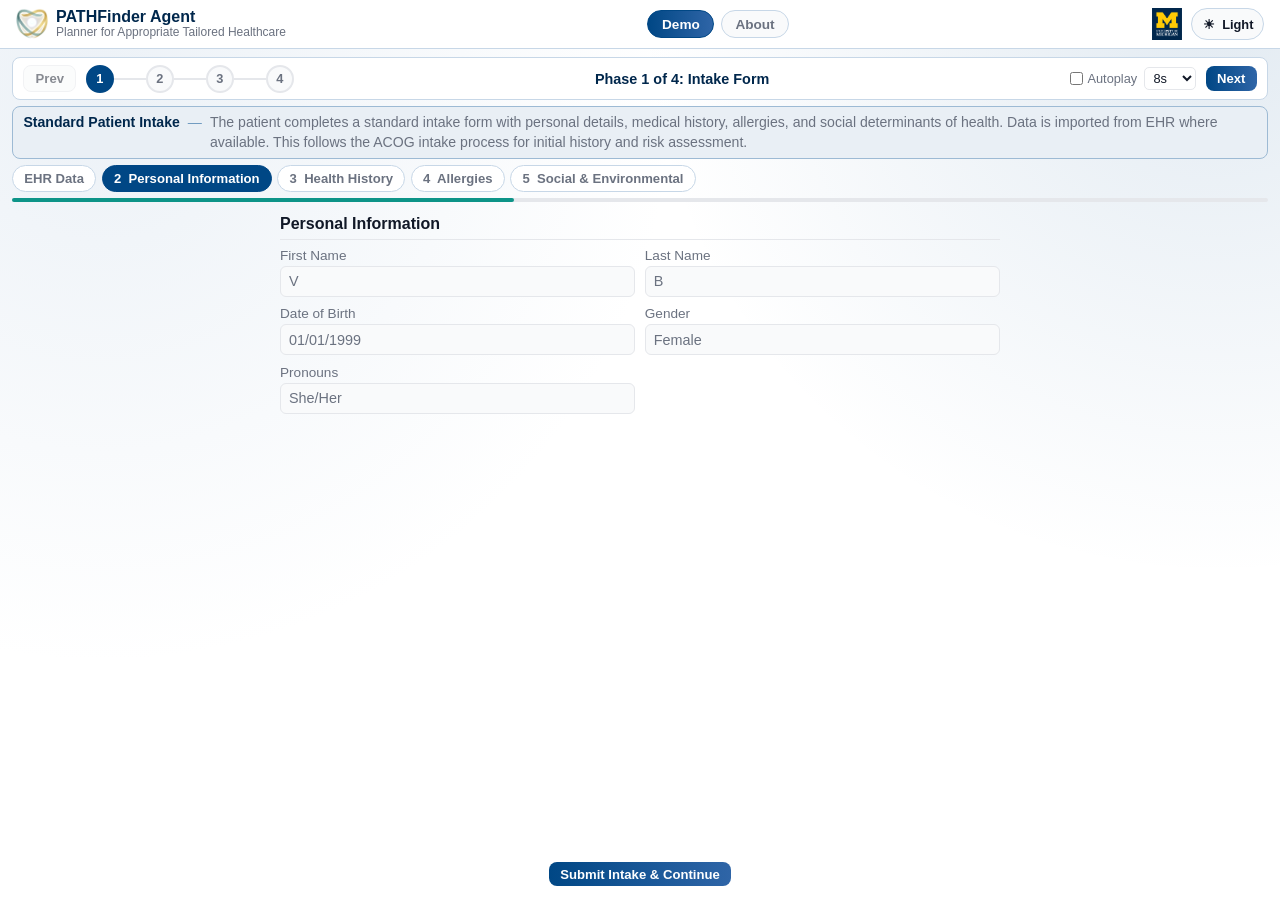
==== commit 3a88f531: "Update website" ====
--- a/docs/index.html
+++ b/docs/index.html
@@ -3,307 +3,293 @@
 <head>
   <meta charset="UTF-8" />
   <meta name="viewport" content="width=device-width, initial-scale=1.0" />
-  <title>PATHFinder + MedGemma</title>
+  <title>PATHFinder - Prenatal Care Demo</title>
   <link rel="stylesheet" href="styles.css" />
 </head>
 <body>
   <div class="page-shell">
-    <header id="topNav" class="card top-nav">
-      <div class="nav-main">
-        <a id="brandHomeBtn" class="nav-brand" href="#">
-          <span class="brand-copy">
-            <span class="brand-title">PATHFinder Agent</span>
-            <span class="brand-subtitle">Tailored Prenatal Care</span>
-          </span>
-        </a>
-        <div class="nav-actions">
-          <button id="themeToggleBtn" class="theme-toggle" type="button" aria-label="Toggle dark and light mode">
-            <span id="themeToggleIcon" class="theme-toggle-icon" aria-hidden="true">☀</span>
-            <span id="themeToggleLabel">Light</span>
-          </button>
-          <div class="nav-logo-cluster" aria-label="Brand logos">
-            <span class="nav-logo-badge">
-              <img class="nav-logo-image" src="logo.png" alt="Project logo" />
-            </span>
-            <span class="nav-logo-badge">
-              <img class="nav-logo-image" src="michigan_logo.png" alt="University of Michigan logo" />
-            </span>
-          </div>
-          <button id="mobileMenuBtn" class="mobile-menu-btn" type="button" aria-label="Open navigation menu" aria-expanded="false">
-            <span></span>
-            <span></span>
-            <span></span>
-          </button>
+    <!-- ===== Unified Top Bar ===== -->
+    <header class="top-bar">
+      <!-- Left: Logo + brand + description -->
+      <div class="tb-left">
+        <img class="tb-logo" src="logo.png" alt="PATHFinder logo" />
+        <div class="tb-brand">
+          <span class="tb-title">PATHFinder Agent</span>
+          <span class="tb-desc">Planner for Appropriate Tailored Healthcare</span>
         </div>
       </div>
-      <nav id="primaryNavLinks" class="nav-links" aria-label="Main navigation">
-        <button class="nav-link page-tab-btn active" data-page-target="demoPage" type="button">Demo</button>
-        <button class="nav-link page-tab-btn" data-page-target="aboutPage" type="button">About</button>
+      <!-- Center: Demo / About tabs -->
+      <nav class="tb-center" aria-label="Main navigation">
+        <button class="page-tab-btn active" data-page-target="demoPage" type="button">Demo</button>
+        <button class="page-tab-btn" data-page-target="aboutPage" type="button">About</button>
       </nav>
-    </header>
-
-    <header class="card hero">
-      <div>
-        <p class="eyebrow">Interactive End-to-End Demo</p>
-        <h1>PATHFinder Agent: Planner for Appropriate Tailored Healthcare Finder Agent</h1>
-        <h3>Intuitive, interactive agentic systems for patients, nurses, and clinicians to provide prenatal care</h3>
-        <p class="hero-copy">
-          Example single-patient workflow: data collection, shared planning, and
-          care-delivery adjustments based on social needs and access.
-        </p>
+      <!-- Right: Michigan logo + theme toggle -->
+      <div class="tb-right">
+        <img class="tb-michigan" src="michigan_logo.png" alt="University of Michigan" />
+        <button id="themeToggleBtn" class="theme-toggle" type="button" aria-label="Toggle theme">
+          <span id="themeToggleIcon" class="theme-toggle-icon" aria-hidden="true"></span>
+          <span id="themeToggleLabel">Light</span>
+        </button>
       </div>
     </header>
 
+    <!-- ===== DEMO PAGE ===== -->
     <section id="demoPage" class="page-panel active">
-      <section class="card step-controls">
-        <button id="prevStepBtn" class="btn btn-secondary" type="button">Previous</button>
-        <div id="stepLabel" class="step-label">Step 1</div>
-        <button id="nextStepBtn" class="btn btn-primary" type="button">Next</button>
+      <!-- Controls row: prev/next + step dots + autoplay -->
+      <section class="controls-row">
+        <button id="prevBtn" class="btn btn-secondary btn-sm" disabled>Prev</button>
+        <div class="step-dots">
+          <div class="step-dot active" data-step="0">1</div>
+          <div class="step-connector"></div>
+          <div class="step-dot" data-step="1">2</div>
+          <div class="step-connector"></div>
+          <div class="step-dot" data-step="2">3</div>
+          <div class="step-connector"></div>
+          <div class="step-dot" data-step="3">4</div>
+        </div>
+        <span id="phaseLabel" class="phase-label">Phase 1 of 4: Intake Form</span>
+        <div class="autoplay-wrap">
+          <label class="autoplay-label"><input type="checkbox" id="autoplayToggle" /> Autoplay</label>
+          <select id="autoplayDelay" class="delay-select">
+            <option value="5000">5s</option>
+            <option value="8000" selected>8s</option>
+            <option value="12000">12s</option>
+            <option value="16000">16s</option>
+          </select>
+        </div>
+        <button id="nextBtn" class="btn btn-primary btn-sm">Next</button>
       </section>
 
-      <section id="commentaryBox" class="card commentary">
-        <h2 id="commentaryTitle">Step commentary</h2>
-        <p id="commentaryText"></p>
-        <ul id="commentaryBullets"></ul>
+      <!-- Commentary -->
+      <section id="commentaryBox" class="commentary-row">
+        <strong id="commentaryTitle"></strong>
+        <span class="commentary-sep">&mdash;</span>
+        <span id="commentaryText"></span>
       </section>
 
-      <nav class="card tabs" aria-label="Workflow tabs">
-        <button class="tab-btn active" data-tab-target="careTab">Care</button>
-        <button class="tab-btn" data-tab-target="oversightTab">Oversight Cockpit</button>
-        <button class="tab-btn" data-tab-target="clinicianTab">Clinician Cockpit</button>
-      </nav>
-
-      <main>
-        <section id="careTab" class="tab-panel active">
-          <div class="grid-two">
-            <article id="patientProfileCard" class="card">
-              <div class="card-title-row">
-                <h2>Prenatal Intake Snapshot</h2>
-                <span class="pill">Main pipeline fields pre-filled</span>
-              </div>
+      <!-- ===== Phase 1: Intake Form ===== -->
+      <main id="phase-intake" class="phase-panel active phase-content">
+        <div class="intake-tabs-row">
+          <button class="intake-tab" data-itab="ehr">EHR Data</button>
+          <button class="intake-tab active-itab" data-itab="personal">2&nbsp; Personal Information</button>
+          <button class="intake-tab" data-itab="health">3&nbsp; Health History</button>
+          <button class="intake-tab" data-itab="allergies">4&nbsp; Allergies</button>
+          <button class="intake-tab" data-itab="social">5&nbsp; Social &amp; Environmental</button>
+        </div>
+        <div class="intake-progress"><div class="intake-progress-fill" id="intakeProgressFill"></div></div>
+
+        <div class="intake-scroll">
+          <div class="intake-content" id="itab-personal">
+            <div class="intake-card">
+              <h3>Personal Information</h3>
               <div class="form-grid">
-                <label>
-                  Patient First Name
-                  <input type="text" id="patientFirstNameField" value="Danielle" disabled />
-                </label>
-                <label>
-                  Patient Last Name
-                  <input type="text" id="patientLastNameField" value="Carter" disabled />
-                </label>
-                <label>
-                  Date of Birth
-                  <input type="text" id="patientDobField" value="1992-11-03" disabled />
-                </label>
-                <label>
-                  Gravida/Para
-                  <input type="text" id="patientObHistoryField" value="G2P1" disabled />
-                </label>
-                <label>
-                  Gender
-                  <input type="text" id="patientGenderField" value="Female" disabled />
-                </label>
-                <label>
-                  Previous health conditions
-                  <input type="text" id="prevHealthField" value="Chronic hypertension (controlled)" disabled />
-                </label>
-                <label>
-                  Current health problems or symptoms
-                  <input type="text" id="currentSymptomsField" value="Mild nausea, occasional headache" disabled />
-                </label>
-                <label>
-                  Current Medications
-                  <input type="text" id="currentMedsField" value="Prenatal vitamin, aspirin 81 mg nightly" disabled />
-                </label>
-                <label>
-                  Standard Allergies
-                  <input type="text" id="standardAllergiesField" value="Penicillin (rash)" disabled />
-                </label>
-                <label>
-                  Baseline social context
-                  <input type="text" id="baselineSocialField" value="Single parent, hourly job, limited transportation" disabled />
-                </label>
-                <label class="span-2" id="lmpFieldWrap">
-                  Last Menstrual Period (LMP) - required to calculate gestation/EDD
-                  <input type="date" id="lmpDateInput" />
-                </label>
-                <div class="span-2 form-actions">
-                  <button id="confirmLmpBtn" type="button" class="btn btn-primary">Confirm LMP and Continue</button>
-                </div>
-              </div>
-            </article>
-
-            <article id="modalityCard" class="card">
-              <div class="card-title-row">
-                <h2>Care Chat + Embedded Social Needs Form</h2>
-                <span class="pill">MedGemma + Gemini UI</span>
-              </div>
-              <div id="careChatBox" class="messages compact"></div>
-            </article>
-          </div>
-
-          <article id="planReportCard" class="card">
-            <div class="card-title-row">
-              <h2>Tailored Prenatal Plan Report (Week 8 -> Week 39)</h2>
-              <span class="pill">Medical milestones + social adjustments</span>
-            </div>
-            <div id="planSummary" class="summary"></div>
-            <div class="table-wrap">
-              <table id="visitTable">
-                <thead>
-                  <tr>
-                    <th>Visit</th>
-                    <th>Week</th>
-                    <th>Modality</th>
-                    <th>Tests / Actions</th>
-                  </tr>
-                </thead>
-                <tbody id="visitTableBody"></tbody>
-              </table>
-            </div>
-            <div class="timeline-wrap">
-              <img id="careTimelineImage" src="timeline.svg" alt="Tailored prenatal timeline with key milestones" />
-            </div>
-          </article>
-        </section>
-
-        <section id="oversightTab" class="tab-panel">
-          <div class="grid-two">
-            <article id="oversightStatusCard" class="card">
-              <div class="card-title-row">
-                <h2>Oversight Cockpit</h2>
-                <span class="pill">High-level status only</span>
-              </div>
-              <div id="oversightStatuses" class="status-list"></div>
-              <div class="divider"></div>
-              <div class="form-actions">
-                <button id="takeoverBtn" type="button" class="btn btn-primary">Take Over</button>
-                <span id="takeoverState" class="pill">Takeover inactive</span>
-              </div>
-            </article>
-
-            <article class="card">
-              <div class="card-title-row">
-                <h2>Oversight Notes</h2>
-                <span class="pill">No full transcript shown</span>
-              </div>
-              <div id="oversightNotes" class="event-log"></div>
-            </article>
-          </div>
-        </section>
-
-        <section id="clinicianTab" class="tab-panel">
-          <div class="grid-two">
-            <article id="clinicianPlanCard" class="card">
-              <div class="card-title-row">
-                <h2>Clinician Cockpit - Plan Review</h2>
-                <span class="pill">Received from Care</span>
-              </div>
-              <div id="clinicianPlanSummary" class="summary"></div>
-              <div class="timeline-wrap">
-                <img id="clinicianTimelineImage" src="timeline.svg" alt="Prenatal timeline shown to clinician" />
-              </div>
-            </article>
-
-            <article id="agentCard" class="card">
-              <div class="card-title-row">
-                <h2>MedGemma Agent Window</h2>
-                <span class="pill">Clinician edits</span>
-              </div>
-              <label>
-                Agent instruction
-                <textarea id="agentInstructionInput" rows="3" placeholder="Example: Keep key milestone visits in person, move counseling-focused check-ins to telemedicine, and assign CHW follow-up."></textarea>
-              </label>
-              <div class="form-actions">
-                <button id="applyAgentBtn" type="button" class="btn btn-primary">Apply Agent Modification</button>
-              </div>
-              <div id="agentChangesLog" class="event-log"></div>
-            </article>
-          </div>
-
-          <article id="medasrCard" class="card">
-            <div class="card-title-row">
-              <h2>MedASR Patient-Clinician Transcription</h2>
-              <span class="pill">Live transcription simulation</span>
-            </div>
-            <div class="form-actions">
-              <button id="simulateTranscriptionBtn" type="button" class="btn btn-secondary">Add Transcription Segment</button>
-            </div>
-            <div id="transcriptionLog" class="messages compact"></div>
-          </article>
-        </section>
+                <label>First Name <input type="text" value="V" disabled /></label>
+                <label>Last Name <input type="text" value="B" disabled /></label>
+                <label>Date of Birth <input type="text" value="01/01/1999" disabled /></label>
+                <label>Gender <input type="text" value="Female" disabled /></label>
+                <label>Pronouns <input type="text" value="She/Her" disabled /></label>
+              </div>
+            </div>
+          </div>
+          <div class="intake-content hidden" id="itab-health">
+            <div class="intake-card">
+              <h3>Health History</h3>
+              <div class="form-grid-single">
+                <label>Last Menstrual Period (LMP) <input type="date" id="lmpInput" value="2025-12-04" /></label>
+                <label>Previous health conditions <input type="text" value="None" disabled /></label>
+                <label>Surgeries or hospitalizations <input type="text" value="None" disabled /></label>
+                <label>Current health problems or symptoms <input type="text" value="High blood pressure" disabled /></label>
+              </div>
+            </div>
+          </div>
+          <div class="intake-content hidden" id="itab-allergies">
+            <div class="intake-card">
+              <h3>Allergies</h3>
+              <div class="form-grid-single">
+                <label>Known Allergies <input type="text" value="None reported" disabled /></label>
+                <label>Drug Allergies <input type="text" value="None reported" disabled /></label>
+              </div>
+            </div>
+          </div>
+          <div class="intake-content hidden" id="itab-social">
+            <div class="intake-card">
+              <h3>Social &amp; Environmental Factors</h3>
+              <div class="form-grid">
+                <label>Housing Status <input type="text" value="Stable housing" disabled /></label>
+                <label>Transportation <input type="text" value="Limited - public transit" disabled /></label>
+                <label>Employment <input type="text" value="Part-time employed" disabled /></label>
+                <label>Food Security <input type="text" value="Occasionally insecure" disabled /></label>
+                <label>Support System <input type="text" value="Lives with partner" disabled /></label>
+                <label>Primary Language <input type="text" value="English" disabled /></label>
+              </div>
+            </div>
+          </div>
+          <div class="intake-content hidden" id="itab-ehr">
+            <div class="intake-card">
+              <h3>EHR Data Import</h3>
+              <div class="form-grid">
+                <label>MRN <input type="text" value="MRN-20260001" disabled /></label>
+                <label>Insurance <input type="text" value="Medicaid" disabled /></label>
+                <label>Primary Provider <input type="text" value="Dr. Smith, OB/GYN" disabled /></label>
+                <label>Gravida/Para <input type="text" value="G1P0" disabled /></label>
+              </div>
+            </div>
+          </div>
+        </div>
+        <div class="intake-actions">
+          <button id="submitIntakeBtn" class="btn btn-primary btn-sm">Submit Intake &amp; Continue</button>
+        </div>
+      </main>
+
+      <!-- ===== Phase 2: PATHFinder Agent Questions ===== -->
+      <main id="phase-questions" class="phase-panel phase-content">
+        <div class="questions-layout">
+          <aside class="sidebar-summary">
+            <div class="sidebar-section">PERSONAL</div>
+            <div class="sf-row"><span class="sf-label">Name</span><span class="sf-value">V B</span></div>
+            <div class="sf-row"><span class="sf-label">DOB</span><span class="sf-value">01/01/1999</span></div>
+            <div class="sf-row"><span class="sf-label">Gender</span><span class="sf-value">Female</span></div>
+            <div class="sidebar-section">HEALTH</div>
+            <div class="sf-row"><span class="sf-label">Current</span><span class="sf-value">High BP</span></div>
+            <div class="sf-row"><span class="sf-label">LMP</span><span class="sf-value">2025-12-04</span></div>
+            <div class="sidebar-section">SOCIAL</div>
+            <div class="sf-row"><span class="sf-label">Transport</span><span class="sf-value">Limited</span></div>
+            <div class="sf-row"><span class="sf-label">Food</span><span class="sf-value">Insecure</span></div>
+          </aside>
+          <div class="questions-main">
+            <div class="questions-top-row">
+              <img class="q-logo" src="logo.png" alt="" />
+              <strong>Form EHR Workflow</strong>
+              <span class="muted-text">V B</span>
+              <div class="stepper-mini">
+                <span class="sm-dot sm-active">Questions</span>
+                <span class="sm-line"></span>
+                <span class="sm-dot">Care Plan</span>
+              </div>
+            </div>
+            <div id="questionProgress" class="question-progress">
+              <span>Question 1 of 4</span>
+              <div class="q-progress-bar"><div class="q-progress-fill" style="width:0%"></div></div>
+              <span>0%</span>
+            </div>
+            <div id="questionArea" class="question-area"></div>
+            <div class="chat-input-row">
+              <input type="text" id="questionChatInput" placeholder="Type your message..." />
+              <button class="btn btn-primary btn-sm">Send</button>
+            </div>
+          </div>
+        </div>
+      </main>
+
+      <!-- ===== Phase 3: Patient Report Review ===== -->
+      <main id="phase-report" class="phase-panel phase-content">
+        <div class="report-top-row">
+          <img class="q-logo" src="logo.png" alt="" />
+          <strong>Draft Report Review</strong>
+          <span class="muted-text">V B</span>
+          <div class="stepper-mini">
+            <span class="sm-dot sm-done">Questions</span>
+            <span class="sm-line sm-line-done"></span>
+            <span class="sm-dot sm-active">Care Plan</span>
+          </div>
+        </div>
+        <div class="three-panel">
+          <div class="panel-card">
+            <h3>Report</h3>
+            <div id="reportContent" class="panel-scroll"></div>
+          </div>
+          <div class="panel-card">
+            <h3>Care Timeline</h3>
+            <div id="timelineContent" class="panel-scroll"></div>
+          </div>
+          <div class="panel-card chat-panel">
+            <h3>Ask About Report &amp; Timeline</h3>
+            <div id="patientChatMessages" class="chat-messages"></div>
+            <div class="chat-input-row">
+              <input type="text" id="patientChatInput" placeholder="Ask about selected text..." />
+              <button class="btn btn-primary btn-sm">Send</button>
+            </div>
+          </div>
+        </div>
+      </main>
+
+      <!-- ===== Phase 4: Clinician Review ===== -->
+      <main id="phase-clinician" class="phase-panel phase-content">
+        <div class="clinician-top-row">
+          <strong>Clinician Review - V B</strong>
+          <span class="muted-text">form_ehr | Created: 2/26/2026</span>
+          <div class="clinician-status-btns">
+            <button class="btn btn-outline btn-xs status-active">In Review</button>
+            <button class="btn btn-outline btn-xs">Reviewed</button>
+            <button class="btn btn-outline btn-xs btn-warn">Needs Attention</button>
+          </div>
+        </div>
+        <div class="three-panel">
+          <div class="panel-card">
+            <h3>AI Generated Summary</h3>
+            <div id="clinicianSummary" class="panel-scroll"></div>
+          </div>
+          <div class="panel-card">
+            <div class="panel-tabs">
+              <button class="panel-tab active-ptab" data-ptab="reportPdf">Report PDF</button>
+              <button class="panel-tab" data-ptab="careTimeline">Care Timeline</button>
+            </div>
+            <div id="ptab-reportPdf" class="panel-scroll ptab-content"></div>
+            <div id="ptab-careTimeline" class="panel-scroll ptab-content hidden"></div>
+          </div>
+          <div class="panel-card chat-panel">
+            <h3>Clinician Chat</h3>
+            <div id="clinicianChatMessages" class="chat-messages"></div>
+            <div class="clinician-action-btns">
+              <button class="btn btn-outline btn-xs action-btn">Search Medical Online</button>
+              <button class="btn btn-outline btn-xs action-btn">Modify Report</button>
+              <button class="btn btn-outline btn-xs action-btn">Modify Timeline</button>
+              <button class="btn btn-outline btn-xs action-btn">Flag Concern</button>
+            </div>
+            <div class="chat-input-row">
+              <input type="text" id="clinicianChatInput" placeholder="Type a message or use suggestions..." />
+              <button class="btn btn-primary btn-sm">Send</button>
+            </div>
+          </div>
+        </div>
       </main>
     </section>
 
-    <section id="aboutPage" class="page-panel">
+    <!-- ===== ABOUT PAGE ===== -->
+    <section id="aboutPage" class="page-panel about-scroll">
       <div class="about-grid">
         <article class="card about-card about-wide">
           <h2>Motivation</h2>
-          <p>
-            Prenatal care is care provided to birthing people, including medical care, screening tests, answers to your questions, and help finding social support and community resources during pregnancy.
-          </p>
-          <p>
-            <i>“Prenatal care can improve the detection and management of chronic conditions and pregnancy complications, particularly for individuals with an increased risk of adverse outcomes” </i> - ACOG
-          </p>
-          <p>
-            About 4 million pregnant people access prenatal care each year in the United States. At this scale, fixed,
-            one-size-fits-all workflows can miss practical barriers and increase the risk of delayed follow-up.
-          </p>
-          <p>
-            The core problem is aligning medically important milestones with real-life access constraints so that patients
-            can consistently complete recommended care.
-          </p>
+          <p>Prenatal care is care provided to birthing people, including medical care, screening tests, answers to your questions, and help finding social support and community resources during pregnancy.</p>
+          <p><i>"Prenatal care can improve the detection and management of chronic conditions and pregnancy complications, particularly for individuals with an increased risk of adverse outcomes"</i> - ACOG</p>
+          <p>About 4 million pregnant people access prenatal care each year in the United States. At this scale, fixed, one-size-fits-all workflows can miss practical barriers and increase the risk of delayed follow-up.</p>
+          <p>The core problem is aligning medically important milestones with real-life access constraints so that patients can consistently complete recommended care.</p>
         </article>
-
         <article class="card about-card">
-          <h2>Proposed Solution</h2>
-          <p>
-            Provide an LLM-based agentic system that allows providing prenatal care in a safe, scalable, and aligned manner allowing all stakeholders to help expand provision of care and redirect efforts to improving care.
-          </p>
-          <p>
-            In collaboration with expert clinicians, we present PATHFinder, an agentic system built powered by MedGemma, MedASR, Gemini-2.5-Pro, and Gemini-TTS to provide care to patients, conversational and clinical oversight to enable tailored prenatal care planning.
-          </p>
+          <h2>PATHFinder Proposal</h2>
+          <p>Provide an LLM-based agentic system that allows providing prenatal care in a safe, scalable, and aligned manner allowing all stakeholders to help expand provision of care and redirect efforts to improving care.</p>
+          <p>In collaboration with expert clinicians, we present PATHFinder, an agentic system to provide care to patients, conversational and clinical oversight to enable tailored prenatal care planning.</p>
         </article>
-
         <article class="card about-card">
           <h2>Team</h2>
           <div class="team-grid">
             <figure class="team-member">
+              <img class="team-photo" src="vaibhav_balloli.jpeg" alt="Vaibhav Balloli" />
+              <figcaption><span class="team-name">Vaibhav Balloli</span><span class="team-role">PhD Candidate, CSE</span></figcaption>
+            </figure>
+            <figure class="team-member">
+              <img class="team-photo" src="samia_abdenlabi.jpeg" alt="Dr. Samia Abdelnabi" />
+              <figcaption><span class="team-name">Dr. Samia Abdelnabi</span><span class="team-role">Clinical Asst. Professor, Health Behavior</span></figcaption>
+            </figure>
+            <figure class="team-member">
               <img class="team-photo" src="alex_peahl.jpeg" alt="Dr. Alex Peahl" />
-              <figcaption>
-                <span class="team-name">Dr. Alex Peahl</span>
-                <span class="team-role">Assistant Professor, Obstetrics and Gynecology (Author: ACOG prenatal tailoring guidelines)</span>
-              </figcaption>
-            </figure>
-            <figure class="team-member">
-              <img class="team-photo" src="samia_abdenlabi.jpeg" alt="Dr. Samia Abdelnabi" />
-              <figcaption>
-                <span class="team-name">Dr. Samia Abdelnabi</span>
-                <span class="team-role">Clinical Assistant Professor, Health Behavior and Clinical Sciences</span>
-              </figcaption>
+              <figcaption><span class="team-name">Dr. Alex Peahl</span><span class="team-role">Asst. Professor, OB/GYN (ACOG guidelines author)</span></figcaption>
             </figure>
             <figure class="team-member">
               <img class="team-photo" src="liz_bondi_kelly.jpeg" alt="Dr. Liz Bondi-Kelly" />
-              <figcaption>
-                <span class="team-name">Dr. Liz Bondi-Kelly</span>
-                <span class="team-role">Assistant Professor, Computer Science and Engineering</span>
-              </figcaption>
-            </figure>
-            <figure class="team-member">
-              <img class="team-photo" src="vaibhav_balloli.jpeg" alt="Vaibhav Balloli" />
-              <figcaption>
-                <span class="team-name">Vaibhav Balloli</span>
-                <span class="team-role">Third-year PhD Candidate, Computer Science and Engineering</span>
-              </figcaption>
-            </figure>
-          </div>
-        </article>
-
-        <article class="card about-card about-wide">
-          <h2>Impact</h2>
-          <p>
-            The expected impact is earlier risk visibility, better adherence to key prenatal milestones, and fewer missed
-            visits by tailoring modality and support pathways to transportation, childcare, and nutrition needs.
-          </p>
+              <figcaption><span class="team-name">Dr. Liz Bondi-Kelly</span><span class="team-role">Asst. Professor, CSE</span></figcaption>
+            </figure>
+          </div>
         </article>
       </div>
     </section>
--- a/docs/styles.css
+++ b/docs/styles.css
@@ -1,3 +1,4 @@
+/* ===== Michigan Blue Branding - Light/Dark/System ===== */
 :root {
   --bg: #ffffff;
   --surface: #ffffff;
@@ -19,10 +20,11 @@
   --accent: var(--primary-500);
   --success: #0f9d70;
   --warn: #b45309;
-  --shadow: 0 10px 24px rgba(17, 24, 39, 0.08);
+  --teal: #0d9488;
+  --teal-light: #ccfbf1;
+  --shadow: 0 4px 12px rgba(17, 24, 39, 0.06);
   --brand-bg: #f8fbff;
 }
-
 [data-theme="dark"] {
   --bg: #081321;
   --surface: #0f2138;
@@ -42,25 +44,25 @@
   --primary: var(--primary-600);
   --primary-2: var(--primary-700);
   --accent: #5f9ed6;
-  --shadow: 0 16px 32px rgba(2, 10, 21, 0.52);
+  --shadow: 0 8px 20px rgba(2, 10, 21, 0.45);
   --brand-bg: #0f2b45;
-}
-
-* {
-  box-sizing: border-box;
-}
-
+  --teal: #2dd4bf;
+  --teal-light: #0d3d38;
+}
+* { box-sizing: border-box; margin: 0; }
+html { height: 100%; }
 body {
-  margin: 0;
+  height: 100%;
+  overflow: hidden;
   font-family: "Manrope", "Inter", "Segoe UI", sans-serif;
+  font-size: 14px;
   color: var(--text);
   background:
     radial-gradient(circle at 8% 10%, rgba(199, 215, 231, 0.34) 0, transparent 40%),
     radial-gradient(circle at 95% 0, rgba(74, 127, 174, 0.16) 0, transparent 38%),
     var(--bg);
-  transition: background 0.2s ease, color 0.2s ease;
-}
-
+  transition: background 0.2s, color 0.2s;
+}
 [data-theme="dark"] body {
   background:
     radial-gradient(circle at 10% 8%, rgba(47, 101, 167, 0.35) 0, transparent 45%),
@@ -68,730 +70,338 @@
     var(--bg);
 }
 
+/* ===== Full-viewport shell ===== */
 .page-shell {
-  width: min(1440px, 95vw);
-  margin: 1rem auto 2rem;
-  display: grid;
-  gap: 0.95rem;
-}
-
-.card {
-  background: var(--surface);
-  border: 1px solid var(--border);
-  border-radius: 12px;
-  box-shadow: var(--shadow);
-  padding: 1rem;
-}
-
-.top-nav {
-  position: static;
-  padding: 0.7rem 1rem;
-  background: var(--surface);
-}
-
-.nav-main {
+  height: 100vh;
+  display: flex;
+  flex-direction: column;
+  overflow: hidden;
+}
+
+/* ===== Top Bar ===== */
+.top-bar {
   display: flex;
   align-items: center;
   justify-content: space-between;
-  gap: 0.8rem;
-}
-
-.nav-brand {
-  display: flex;
-  align-items: center;
-  gap: 0.4rem;
-  text-decoration: none;
-  color: inherit;
-  min-width: 0;
-}
-
-.brand-copy {
-  display: grid;
-  gap: 0.05rem;
-  min-width: 0;
-}
-
-.brand-title {
-  font-size: 1.12rem;
-  font-weight: 800;
-  color: var(--primary-2);
-  line-height: 1.1;
-}
-
-.brand-subtitle {
-  font-size: 0.88rem;
-  color: var(--muted);
-  line-height: 1.1;
-}
-
-.nav-actions {
-  display: flex;
-  align-items: center;
-  gap: 0.52rem;
-}
-
-.nav-logo-cluster {
-  display: inline-flex;
-  align-items: center;
-  gap: 0.22rem;
-}
-
-.nav-logo-badge {
-  width: 54px;
-  height: 54px;
-  border-radius: 6px;
-  border: 0;
-  background: transparent;
-  display: inline-flex;
-  align-items: center;
-  justify-content: center;
-  overflow: hidden;
-}
-
-.nav-logo-image {
-  width: 39px;
-  height: 39px;
-  object-fit: contain;
-}
-
-.theme-toggle {
-  border: 1px solid var(--border);
-  border-radius: 999px;
-  background: var(--surface-2);
-  color: var(--text);
-  height: 36px;
-  padding: 0 0.72rem;
-  display: inline-flex;
-  align-items: center;
-  gap: 0.35rem;
-  font-weight: 650;
-  cursor: pointer;
-}
-
-.theme-toggle:hover {
-  border-color: var(--primary-300);
-}
-
-.theme-toggle-icon {
-  width: 1.1rem;
-  text-align: center;
-}
-
-.mobile-menu-btn {
-  display: none;
-  width: 36px;
-  height: 36px;
-  border: 1px solid var(--border);
-  border-radius: 10px;
-  background: var(--surface-2);
-  padding: 0;
-  cursor: pointer;
-  align-items: center;
-  justify-content: center;
-  gap: 4px;
-  flex-direction: column;
-}
-
-.mobile-menu-btn span {
-  display: block;
-  width: 16px;
-  height: 2px;
-  border-radius: 99px;
-  background: var(--text);
-}
-
-.nav-links {
-  display: flex;
-  align-items: center;
-  gap: 0.52rem;
-  margin-top: 0.66rem;
-}
-
-.nav-link {
-  font-size: 0.9rem;
-}
-
-.hero h1 {
-  margin: 0.15rem 0 0.45rem;
-  font-size: clamp(1.2rem, 2.2vw, 1.7rem);
-}
-
-.hero-copy {
-  margin: 0;
-  color: var(--muted);
-  max-width: 75ch;
-}
-
-.case-source {
-  margin: 0.5rem 0 0;
-  color: #374151;
-  font-size: 0.82rem;
-}
-
-.eyebrow {
-  margin: 0;
-  text-transform: uppercase;
-  letter-spacing: 0.08em;
-  color: var(--primary);
-  font-size: 0.72rem;
-  font-weight: 700;
-}
-
-.step-controls {
-  display: grid;
-  grid-template-columns: auto 1fr auto;
-  gap: 0.6rem;
-  align-items: center;
-}
-
-.step-label {
-  text-align: center;
-  font-weight: 700;
-  color: var(--primary-2);
-}
-
-.commentary h2 {
-  margin: 0 0 0.35rem;
-  font-size: 1rem;
-}
-
-.commentary p {
-  margin: 0 0 0.45rem;
-  color: var(--muted);
-}
-
-.commentary ul {
-  margin: 0;
-  padding-left: 1rem;
-  color: var(--text);
-}
+  padding: 0.5rem 1rem;
+  background: var(--surface);
+  border-bottom: 1px solid var(--border);
+  flex-shrink: 0;
+  gap: 1rem;
+}
+.tb-left { display: flex; align-items: center; gap: 0.5rem; min-width: 0; }
+.tb-logo { width: 32px; height: 32px; object-fit: contain; flex-shrink: 0; }
+.tb-brand { display: flex; flex-direction: column; min-width: 0; }
+.tb-title { font-size: 1rem; font-weight: 800; color: var(--primary-2); line-height: 1.15; white-space: nowrap; }
+.tb-desc { font-size: 0.75rem; color: var(--muted); line-height: 1.15; white-space: nowrap; overflow: hidden; text-overflow: ellipsis; }
+.tb-center { display: flex; gap: 0.4rem; }
+.tb-right { display: flex; align-items: center; gap: 0.5rem; }
+.tb-michigan { width: 32px; height: 32px; object-fit: contain; }
 
 .page-tab-btn {
-  border: 1px solid var(--border);
-  border-radius: 999px;
-  padding: 0.5rem 0.9rem;
-  background: var(--surface-2);
-  color: var(--muted);
-  cursor: pointer;
-  font-weight: 600;
-  transition: border-color 0.16s ease, color 0.16s ease, transform 0.16s ease;
-}
-
-.page-tab-btn:hover {
-  border-color: var(--primary-300);
-  color: var(--primary-2);
-}
-
+  border: 1px solid var(--border); border-radius: 999px;
+  padding: 0.35rem 0.85rem; background: var(--surface-2);
+  color: var(--muted); cursor: pointer; font-weight: 600;
+  font-size: 0.85rem; transition: all 0.15s;
+}
+.page-tab-btn:hover { border-color: var(--primary-300); color: var(--primary-2); }
 .page-tab-btn.active {
   background: linear-gradient(90deg, var(--primary), var(--accent));
-  color: #ffffff;
-  border-color: var(--primary);
-}
-
-.page-panel {
-  display: none;
-  gap: 0.95rem;
-}
-
-.page-panel.active {
-  display: grid;
-}
-
-.tabs {
-  display: flex;
-  flex-wrap: wrap;
-  gap: 0.6rem;
-}
-
-.tab-btn {
-  border: 1px solid var(--border);
-  border-radius: 999px;
-  padding: 0.5rem 0.9rem;
-  background: var(--surface-2);
-  color: var(--muted);
-  cursor: pointer;
-  font-weight: 600;
-  transition: border-color 0.16s ease, color 0.16s ease;
-}
-
-.tab-btn:hover {
-  border-color: var(--primary-300);
-  color: var(--primary-2);
-}
-
-.tab-btn.active {
-  background: linear-gradient(90deg, var(--primary), var(--accent));
-  color: #ffffff;
-  border-color: var(--primary);
-}
-
-.tab-panel {
-  display: none;
-}
-
-.tab-panel.active {
-  display: block;
-}
-
-.grid-two {
-  display: grid;
-  grid-template-columns: 1fr 1fr;
-  gap: 1rem;
-}
-
-.about-grid {
-  display: grid;
-  grid-template-columns: repeat(2, minmax(0, 1fr));
-  gap: 1rem;
-}
-
-.about-card p {
-  margin: 0;
-  color: var(--text);
-  line-height: 1.5;
-}
-
-.about-card p + p {
-  margin-top: 0.7rem;
-}
-
-.about-wide {
-  grid-column: 1 / -1;
-}
-
-.team-grid {
-  display: grid;
-  grid-template-columns: repeat(2, minmax(0, 1fr));
-  gap: 0.8rem;
-}
-
+  color: #fff; border-color: var(--primary);
+}
+.theme-toggle {
+  border: 1px solid var(--border); border-radius: 999px;
+  background: var(--surface-2); color: var(--text);
+  height: 32px; padding: 0 0.6rem;
+  display: inline-flex; align-items: center; gap: 0.3rem;
+  font-weight: 650; cursor: pointer; font-size: 0.8rem;
+}
+.theme-toggle:hover { border-color: var(--primary-300); }
+.theme-toggle-icon { width: 1rem; text-align: center; }
+
+/* ===== Page Panels ===== */
+.page-panel { display: none; flex: 1; min-height: 0; overflow: hidden; flex-direction: column; }
+.page-panel.active { display: flex; }
+.about-scroll { overflow-y: auto; padding: 1rem 1.5rem; }
+
+/* ===== Demo Page ===== */
+#demoPage { padding: 0.5rem 0.75rem; gap: 0.4rem; }
+
+/* ===== Controls Row ===== */
+.controls-row {
+  display: flex; align-items: center; gap: 0.6rem;
+  padding: 0.4rem 0.65rem;
+  background: var(--surface); border: 1px solid var(--border);
+  border-radius: 8px; flex-shrink: 0;
+}
+.step-dots { display: flex; align-items: center; }
+.step-dot {
+  width: 28px; height: 28px; border-radius: 50%;
+  display: flex; align-items: center; justify-content: center;
+  font-size: 0.8rem; font-weight: 700;
+  background: var(--surface-2); color: var(--muted);
+  border: 2px solid var(--line); cursor: pointer; transition: all 0.2s;
+}
+.step-dot.active { background: var(--primary); color: #fff; border-color: var(--primary); }
+.step-dot.completed { background: var(--teal); color: #fff; border-color: var(--teal); }
+.step-connector { width: 32px; height: 2px; background: var(--line); }
+.step-connector.done { background: var(--teal); }
+.phase-label { font-weight: 700; color: var(--primary-2); font-size: 0.9rem; flex: 1; text-align: center; }
+.autoplay-wrap { display: flex; align-items: center; gap: 0.4rem; }
+.autoplay-label { font-size: 0.8rem; color: var(--muted); display: flex; align-items: center; gap: 0.25rem; cursor: pointer; }
+.autoplay-label input { width: auto; cursor: pointer; }
+.delay-select {
+  font-size: 0.8rem; padding: 0.15rem 0.3rem; border-radius: 5px;
+  border: 1px solid var(--line); background: var(--surface); color: var(--text);
+}
+
+/* ===== Commentary ===== */
+.commentary-row {
+  padding: 0.35rem 0.65rem;
+  background: var(--primary-50); border: 1px solid var(--primary-200);
+  border-radius: 8px; flex-shrink: 0;
+  font-size: 0.88rem; line-height: 1.4;
+  display: flex; align-items: baseline; gap: 0.5rem;
+}
+.commentary-row strong { color: var(--primary-2); white-space: nowrap; }
+.commentary-sep { color: var(--primary-300); }
+.commentary-row span:last-child { color: var(--muted); }
+
+/* ===== Buttons ===== */
+.btn {
+  border: 0; border-radius: 8px; padding: 0.4rem 0.8rem;
+  font-weight: 650; cursor: pointer; transition: all 0.12s; font-size: 0.85rem;
+}
+.btn-sm { padding: 0.3rem 0.7rem; font-size: 0.82rem; }
+.btn-xs { padding: 0.25rem 0.5rem; font-size: 0.78rem; }
+.btn-primary { background: linear-gradient(90deg, var(--primary), var(--accent)); color: #fff; }
+.btn-primary:hover { box-shadow: 0 4px 10px rgba(0, 71, 133, 0.2); }
+.btn-secondary { background: var(--surface-2); color: var(--text); border: 1px solid var(--line); }
+.btn-outline { background: var(--surface); color: var(--text); border: 1px solid var(--border); }
+.btn-outline:hover { background: var(--surface-2); }
+.btn-outline.status-active { border-color: var(--primary); color: var(--primary); font-weight: 700; }
+.btn-outline.btn-warn { border-color: var(--warn); color: var(--warn); }
+.btn:disabled { opacity: 0.5; cursor: not-allowed; }
+
+/* ===== Phase Panels ===== */
+.phase-panel { display: none; }
+.phase-panel.active { display: flex; }
+.phase-content { flex: 1; min-height: 0; flex-direction: column; gap: 0.35rem; overflow: hidden; }
+
+/* ===== Phase 1: Intake ===== */
+.intake-tabs-row { display: flex; gap: 0.35rem; flex-wrap: wrap; flex-shrink: 0; }
+.intake-tab {
+  padding: 0.3rem 0.7rem; border-radius: 999px;
+  border: 1px solid var(--border); background: var(--surface);
+  font-size: 0.82rem; font-weight: 600; color: var(--muted);
+  cursor: pointer; transition: all 0.12s;
+}
+.intake-tab.active-itab { background: var(--primary); color: #fff; border-color: var(--primary); }
+.intake-progress { height: 4px; background: var(--line); border-radius: 4px; flex-shrink: 0; }
+.intake-progress-fill { height: 100%; background: var(--teal); border-radius: 4px; transition: width 0.3s; }
+.intake-scroll { flex: 1; min-height: 0; overflow-y: auto; }
+.intake-card { max-width: 720px; margin: 0 auto; padding: 0.5rem 0; }
+.intake-card h3 {
+  margin: 0 0 0.5rem; font-size: 1rem;
+  border-bottom: 1px solid var(--line); padding-bottom: 0.35rem;
+}
+.intake-content.hidden { display: none; }
+.intake-actions { text-align: center; flex-shrink: 0; padding: 0.35rem 0; }
+.form-grid { display: grid; grid-template-columns: 1fr 1fr; gap: 0.6rem; }
+.form-grid-single { display: grid; grid-template-columns: 1fr; gap: 0.6rem; }
+label { display: grid; gap: 0.2rem; color: var(--muted); font-size: 0.85rem; }
+input, textarea, select {
+  width: 100%; border: 1px solid var(--line); border-radius: 6px;
+  padding: 0.4rem 0.5rem; font: inherit; font-size: 0.9rem;
+  color: var(--text); background: var(--surface);
+}
+input:focus, textarea:focus { border-color: var(--primary); outline: 2px solid var(--primary-100); }
+input[disabled], textarea[disabled] { background: var(--surface-2); color: var(--muted); }
+
+/* ===== Phase 2: Questions ===== */
+.questions-layout { display: flex; gap: 0.65rem; flex: 1; min-height: 0; overflow: hidden; }
+.sidebar-summary {
+  width: 200px; flex-shrink: 0;
+  background: var(--surface); border: 1px solid var(--border);
+  border-radius: 8px; padding: 0.55rem; overflow-y: auto;
+}
+.sidebar-section {
+  font-size: 0.72rem; font-weight: 700; color: var(--primary);
+  margin-top: 0.5rem; margin-bottom: 0.15rem; letter-spacing: 0.04em;
+}
+.sf-row { display: flex; justify-content: space-between; padding: 0.12rem 0; border-bottom: 1px solid var(--surface-2); }
+.sf-label { color: var(--muted); font-size: 0.8rem; }
+.sf-value { font-weight: 600; font-size: 0.8rem; }
+.questions-main { display: flex; flex-direction: column; flex: 1; min-height: 0; gap: 0.3rem; }
+.questions-top-row { display: flex; align-items: center; gap: 0.5rem; flex-shrink: 0; flex-wrap: wrap; }
+.q-logo { width: 24px; height: 24px; object-fit: contain; }
+.muted-text { color: var(--muted); font-size: 0.85rem; }
+
+/* Mini stepper */
+.stepper-mini { display: flex; align-items: center; gap: 0.25rem; margin-left: auto; font-size: 0.78rem; }
+.sm-dot { color: var(--muted); padding: 0.12rem 0.35rem; border-radius: 4px; }
+.sm-dot.sm-active { color: var(--primary); font-weight: 700; background: var(--primary-50); }
+.sm-dot.sm-done { color: var(--teal); }
+.sm-line { width: 24px; height: 2px; background: var(--line); }
+.sm-line.sm-line-done { background: var(--teal); }
+
+.question-progress {
+  display: flex; align-items: center; gap: 0.5rem; font-size: 0.82rem; color: var(--muted); flex-shrink: 0;
+}
+.q-progress-bar { flex: 1; height: 5px; background: var(--line); border-radius: 3px; }
+.q-progress-fill { height: 100%; background: var(--primary); border-radius: 3px; transition: width 0.3s; }
+.question-area {
+  background: var(--surface-2); border: 1px solid var(--border); border-radius: 8px;
+  padding: 0.6rem; flex: 1; min-height: 0; overflow-y: auto;
+}
+.q-message { border-radius: 8px; padding: 0.5rem 0.65rem; font-size: 0.9rem; line-height: 1.45; }
+.q-message.assistant { background: var(--primary-50); border: 1px solid var(--primary-200); }
+.q-message .q-meta { font-size: 0.78rem; color: var(--muted); display: block; margin-bottom: 0.2rem; }
+.q-message .q-bold { font-weight: 700; }
+.q-form-shell {
+  background: var(--surface); border: 1px solid var(--border); border-radius: 8px;
+  padding: 0.55rem; margin-top: 0.4rem;
+}
+.q-form-title { font-weight: 700; font-size: 0.88rem; }
+.q-form-help { font-size: 0.82rem; color: var(--muted); margin-bottom: 0.35rem; }
+.q-form-required { color: #dc2626; }
+.q-check-row { display: flex; align-items: center; gap: 0.4rem; padding: 0.2rem 0; font-size: 0.88rem; }
+.q-check-row input[type="checkbox"], .q-check-row input[type="radio"] { width: auto; }
+.q-btn-grid { display: flex; flex-wrap: wrap; gap: 0.35rem; margin-top: 0.25rem; }
+.q-option-btn {
+  padding: 0.35rem 0.75rem; border: 1px solid var(--primary-200); border-radius: 8px;
+  background: var(--surface); color: var(--text); cursor: pointer; font-size: 0.88rem;
+  transition: all 0.12s;
+}
+.q-option-btn:hover { background: var(--primary-50); border-color: var(--primary); }
+.q-option-btn.selected { background: var(--primary); color: #fff; border-color: var(--primary); }
+.q-slider-row { display: flex; align-items: center; gap: 0.5rem; }
+.q-slider-row input[type="range"] { flex: 1; }
+.q-slider-row span { font-size: 0.82rem; }
+.chat-input-row { display: flex; gap: 0.35rem; flex-shrink: 0; }
+.chat-input-row input { flex: 1; font-size: 0.88rem; padding: 0.35rem 0.5rem; }
+
+/* ===== Phase 3 & 4: Three-Panel ===== */
+.report-top-row, .clinician-top-row {
+  display: flex; align-items: center; gap: 0.5rem; flex-shrink: 0; flex-wrap: wrap;
+}
+.clinician-status-btns { display: flex; gap: 0.3rem; margin-left: auto; }
+.three-panel { display: grid; grid-template-columns: 1fr 1fr 320px; gap: 0.5rem; flex: 1; min-height: 0; }
+.panel-card {
+  display: flex; flex-direction: column; min-height: 0;
+  background: var(--surface); border: 1px solid var(--border);
+  border-radius: 8px; padding: 0.5rem; box-shadow: var(--shadow);
+}
+.panel-card h3 { margin: 0 0 0.3rem; font-size: 0.95rem; flex-shrink: 0; }
+.panel-scroll {
+  flex: 1; min-height: 0; overflow-y: auto;
+  background: var(--surface-2); border: 1px solid var(--line);
+  border-radius: 6px; padding: 0.5rem; font-size: 0.88rem; line-height: 1.5;
+}
+.chat-panel { display: flex; flex-direction: column; }
+.chat-messages {
+  flex: 1; min-height: 0; overflow-y: auto;
+  background: var(--surface-2); border: 1px solid var(--line);
+  border-radius: 6px; padding: 0.4rem;
+  display: flex; flex-direction: column; gap: 0.3rem;
+}
+.chat-msg { padding: 0.35rem 0.5rem; border-radius: 6px; font-size: 0.85rem; line-height: 1.4; }
+.chat-msg.system { background: var(--surface-2); color: var(--muted); font-style: italic; border: 1px solid var(--line); }
+.clinician-action-btns { display: flex; flex-wrap: wrap; gap: 0.25rem; flex-shrink: 0; padding: 0.25rem 0; }
+.action-btn { font-size: 0.78rem; }
+
+/* Panel tabs */
+.panel-tabs { display: flex; gap: 0.25rem; flex-shrink: 0; margin-bottom: 0.3rem; }
+.panel-tab {
+  padding: 0.28rem 0.6rem; border-radius: 6px; border: 1px solid var(--border);
+  background: var(--surface); font-size: 0.82rem; font-weight: 600; color: var(--muted); cursor: pointer;
+}
+.panel-tab.active-ptab { background: var(--primary); color: #fff; border-color: var(--primary); }
+.ptab-content.hidden { display: none; }
+
+/* Timeline */
+.timeline-block { border-left: 3px solid var(--teal); padding: 0.4rem 0 0.4rem 0.7rem; margin-bottom: 0.5rem; }
+.timeline-block h4 { margin: 0; font-size: 0.92rem; color: var(--primary-2); }
+.timeline-block .tl-date { font-size: 0.78rem; color: var(--muted); }
+.timeline-block ul { margin: 0.2rem 0 0; padding-left: 1rem; }
+.timeline-block li { font-size: 0.88rem; line-height: 1.4; margin-bottom: 0.1rem; }
+.tl-highlight { background: var(--teal-light); padding: 0.08rem 0.25rem; border-radius: 3px; }
+
+/* Report */
+.report-section { margin-bottom: 0.5rem; }
+.report-section h4 { margin: 0 0 0.2rem; font-size: 0.92rem; color: var(--primary-2); }
+.report-section p { margin: 0.1rem 0; font-size: 0.88rem; }
+.report-table { width: 100%; border-collapse: collapse; font-size: 0.82rem; margin-top: 0.25rem; }
+.report-table th, .report-table td { border: 1px solid var(--line); padding: 0.3rem 0.4rem; text-align: left; }
+.report-table th { background: var(--primary-50); color: var(--primary-2); font-size: 0.8rem; }
+.modality-ip { color: var(--warn); font-weight: 600; }
+.modality-tele { color: var(--primary); font-weight: 600; }
+.modality-us { color: #7c3aed; font-weight: 600; }
+[data-theme="dark"] .modality-us { color: #a78bfa; }
+
+/* Summary */
+.summary-field { margin-bottom: 0.3rem; font-size: 0.88rem; }
+.summary-field strong { color: var(--primary-2); }
+
+/* Selected text */
+.selected-text-indicator {
+  background: var(--teal-light); border: 1px solid var(--teal);
+  border-radius: 6px; padding: 0.3rem 0.45rem; font-size: 0.82rem;
+}
+.selected-text-indicator .sti-label { color: var(--teal); font-weight: 600; font-size: 0.78rem; }
+
+/* PDF viewer */
+.pdf-viewer { background: #525659; border-radius: 6px; padding: 0.4rem; }
+[data-theme="dark"] .pdf-viewer { background: #1e293b; }
+.pdf-toolbar {
+  display: flex; align-items: center; gap: 0.5rem; padding: 0.25rem 0.4rem;
+  background: #3f4245; border-radius: 4px; margin-bottom: 0.35rem;
+  font-size: 0.8rem; color: #ccc;
+}
+[data-theme="dark"] .pdf-toolbar { background: #0f172a; }
+.pdf-page {
+  background: #fff; color: #111827; padding: 0.65rem; border-radius: 4px;
+  font-size: 0.88rem; line-height: 1.5; overflow-y: auto;
+}
+[data-theme="dark"] .pdf-page { background: #f8fafc; color: #111827; }
+
+/* ===== About Page ===== */
+.about-grid { display: grid; grid-template-columns: repeat(2, minmax(0, 1fr)); gap: 1rem; max-width: 1100px; margin: 0 auto; }
+.about-card h2 { font-size: 1.15rem; margin-bottom: 0.5rem; }
+.about-card p { margin: 0; color: var(--text); line-height: 1.55; font-size: 0.95rem; }
+.about-card p + p { margin-top: 0.6rem; }
+.about-wide { grid-column: 1 / -1; }
+.card {
+  background: var(--surface); border: 1px solid var(--border);
+  border-radius: 10px; box-shadow: var(--shadow); padding: 1rem;
+}
+.team-grid { display: grid; grid-template-columns: repeat(2, minmax(0, 1fr)); gap: 0.65rem; }
 .team-member {
-  margin: 0;
-  padding: 0.7rem;
-  border: 1px solid var(--primary-100);
-  border-radius: 12px;
+  margin: 0; padding: 0.6rem;
+  border: 1px solid var(--primary-100); border-radius: 10px;
   background: linear-gradient(180deg, var(--surface) 0%, var(--brand-bg) 100%);
-  display: grid;
-  justify-items: center;
-  text-align: center;
-}
-
+  display: grid; justify-items: center; text-align: center;
+}
 .team-photo {
-  width: 92px;
-  height: 92px;
-  border-radius: 999px;
-  object-fit: cover;
+  width: 72px; height: 72px; border-radius: 999px; object-fit: cover;
   border: 2px solid var(--primary-200);
-  box-shadow: 0 6px 12px rgba(0, 39, 76, 0.15);
-}
-
-.team-name {
-  display: block;
-  margin-top: 0.5rem;
-  font-size: 0.84rem;
-  font-weight: 650;
-  color: var(--primary-700);
-}
-
-.team-role {
-  display: block;
-  margin-top: 0.34rem;
-  font-size: 0.74rem;
-  line-height: 1.35;
-  color: var(--muted);
-}
-
-.card-title-row {
-  display: flex;
-  justify-content: space-between;
-  gap: 0.6rem;
-  align-items: center;
-  margin-bottom: 0.7rem;
-}
-
-.card h2 {
-  margin: 0;
-  font-size: 1.03rem;
-}
-
-.pill {
-  padding: 0.22rem 0.58rem;
-  border-radius: 999px;
-  border: 1px solid var(--primary-200);
-  background: var(--primary-50);
-  color: var(--primary-700);
-  font-size: 0.75rem;
-}
-
-.form-grid {
-  display: grid;
-  grid-template-columns: 1fr 1fr;
-  gap: 0.7rem;
-}
-
-label {
-  display: grid;
-  gap: 0.35rem;
-  color: var(--muted);
-  font-size: 0.82rem;
-}
-
-input,
-textarea,
-select {
-  width: 100%;
-  border: 1px solid var(--line);
-  border-radius: 8px;
-  padding: 0.5rem 0.56rem;
-  font: inherit;
-  color: var(--text);
-  background: var(--surface);
-}
-
-input:focus,
-textarea:focus,
-select:focus {
-  border-color: var(--primary);
-  outline: 2px solid var(--primary-100);
-}
-
-input[disabled] {
-  background: var(--surface-2);
-  color: var(--muted);
-}
-
-.span-2 {
-  grid-column: span 2;
-}
-
-.btn {
-  border: 0;
-  border-radius: 10px;
-  padding: 0.56rem 0.95rem;
-  font-weight: 650;
-  cursor: pointer;
-  transition: all 0.18s ease;
-}
-
-.btn-primary {
-  background: linear-gradient(90deg, var(--primary), var(--accent));
-  color: #ffffff;
-}
-
-.btn-primary:hover {
-  box-shadow: 0 8px 18px rgba(0, 71, 133, 0.24);
-  transform: translateY(-1px);
-}
-
-.btn-secondary {
-  background: var(--surface-2);
-  color: var(--text);
-  border: 1px solid var(--line);
-}
-
-.btn-secondary:hover {
-  background: var(--line);
-}
-
-.btn:disabled {
-  opacity: 0.58;
-  cursor: not-allowed;
-  transform: none;
-}
-
-.form-actions {
-  display: flex;
-  gap: 0.55rem;
-  flex-wrap: wrap;
-  margin-top: 0.2rem;
-}
-
-.messages {
-  background: var(--surface-2);
-  border: 1px solid var(--line);
-  border-radius: 10px;
-  min-height: 250px;
-  max-height: 260px;
-  overflow-y: auto;
-  padding: 0.68rem;
-  display: grid;
-  gap: 0.5rem;
-}
-
-.messages.compact {
-  min-height: 220px;
-  max-height: 360px;
-}
-
-.message {
-  border-radius: 10px;
-  padding: 0.52rem 0.6rem;
-  border: 1px solid var(--line);
-  font-size: 0.84rem;
-  line-height: 1.34;
-  background: var(--surface);
-}
-
-.message .meta {
-  display: block;
-  margin-bottom: 0.2rem;
-  font-size: 0.72rem;
-  color: var(--muted);
-}
-
-.message.assistant {
-  background: var(--primary-50);
-  border-color: var(--primary-200);
-}
-
-.message.patient {
-  background: color-mix(in srgb, var(--surface) 64%, var(--primary-100));
-  border-color: var(--primary-200);
-}
-
-.message.clinician {
-  background: color-mix(in srgb, var(--surface) 74%, var(--primary-50));
-  border-color: var(--primary-200);
-}
-
-.radio-card {
-  display: flex;
-  align-items: center;
-  gap: 0.5rem;
-  border: 1px solid var(--line);
-  border-radius: 8px;
-  padding: 0.5rem;
-  background: var(--surface);
-  cursor: pointer;
-}
-
-.radio-card input {
-  width: auto;
-}
-
-.llm-form-shell {
-  margin-top: 0.55rem;
-  border: 1px dashed var(--primary-300);
-  border-radius: 10px;
-  padding: 0.55rem;
-  background: #f8fbff;
-}
-
-.llm-form-title {
-  font-size: 0.78rem;
-  font-weight: 700;
-  color: var(--primary-700);
-}
-
-.llm-form-help {
-  margin-top: 0.2rem;
-  margin-bottom: 0.4rem;
-  font-size: 0.75rem;
-  color: var(--muted);
-}
-
-.embedded-form-grid {
-  display: grid;
-  gap: 0.45rem;
-}
-
-.embedded-label {
-  font-size: 0.78rem;
-  color: var(--muted);
-}
-
-.embedded-option {
-  background: var(--surface);
-}
-
-.summary {
-  padding: 0.6rem;
-  border: 1px solid var(--line);
-  border-radius: 10px;
-  background: var(--surface-2);
-  margin-bottom: 0.8rem;
-  font-size: 0.85rem;
-  color: var(--text);
-}
-
-.table-wrap {
-  overflow-x: auto;
-}
-
-table {
-  width: 100%;
-  border-collapse: collapse;
-  font-size: 0.82rem;
-}
-
-th,
-td {
-  border: 1px solid var(--line);
-  padding: 0.5rem;
-  text-align: left;
-  vertical-align: top;
-}
-
-th {
-  background: var(--primary-50);
-  color: var(--primary-700);
-}
-
-.timeline-wrap {
-  margin-top: 0.78rem;
-  border: 1px solid var(--line);
-  border-radius: 10px;
-  overflow: hidden;
-}
-
-.timeline-wrap img {
-  width: 100%;
-  display: block;
-}
-
-.status-list {
-  display: grid;
-  gap: 0.5rem;
-}
-
-.status-item {
-  border: 1px solid var(--line);
-  border-left: 4px solid var(--primary-600);
-  border-radius: 8px;
-  padding: 0.5rem;
-  background: var(--surface);
-  font-size: 0.83rem;
-}
-
-.status-item.complete {
-  border-left-color: #059669;
-}
-
-.status-item.pending {
-  border-left-color: #9ca3af;
-}
-
-.divider {
-  border-top: 1px solid var(--line);
-  margin: 0.8rem 0;
-}
-
-.event-log {
-  display: grid;
-  gap: 0.4rem;
-  max-height: 220px;
-  overflow-y: auto;
-}
-
-.event-item {
-  font-size: 0.82rem;
-  border-left: 3px solid var(--primary-300);
-  padding-left: 0.48rem;
-  color: var(--muted);
-}
-
-.highlight {
-  box-shadow: 0 0 0 3px rgba(47, 101, 167, 0.28), var(--shadow);
-  border-color: var(--primary-300);
-}
-
-@media (max-width: 1080px) {
-  .grid-two {
-    grid-template-columns: 1fr;
-  }
-
-  .about-grid {
-    grid-template-columns: 1fr;
-  }
-
-  .team-grid {
-    grid-template-columns: 1fr;
-  }
-
-  .brand-subtitle {
-    display: none;
-  }
-}
-
-@media (max-width: 900px) {
-  .top-nav {
-    padding: 0.65rem 0.78rem;
-  }
-
-  .mobile-menu-btn {
-    display: inline-flex;
-  }
-
-  .nav-links {
-    display: none;
-    margin-top: 0.75rem;
-    width: 100%;
-    flex-direction: column;
-    align-items: stretch;
-    padding-top: 0.2rem;
-  }
-
-  .top-nav.menu-open .nav-links {
-    display: flex;
-  }
-
-  .top-nav.menu-open .nav-link {
-    width: 100%;
-  }
-
-  .nav-actions {
-    margin-left: auto;
-  }
-
-  .nav-logo-badge {
-    width: 48px;
-    height: 48px;
-  }
-
-  .nav-logo-image {
-    width: 34px;
-    height: 34px;
-  }
-}
-
+}
+.team-name { display: block; margin-top: 0.35rem; font-size: 0.9rem; font-weight: 650; color: var(--primary-2); }
+.team-role { display: block; margin-top: 0.2rem; font-size: 0.8rem; line-height: 1.3; color: var(--muted); }
+
+/* ===== Responsive ===== */
+@media (max-width: 1100px) {
+  .three-panel { grid-template-columns: 1fr; }
+  .questions-layout { flex-direction: column; }
+  .sidebar-summary { width: 100%; }
+  .about-grid { grid-template-columns: 1fr; }
+  /* Allow page scroll on narrow screens since panels stack */
+  html, body { overflow: auto; }
+  .page-shell { height: auto; min-height: 100vh; }
+  .phase-content { overflow: auto; }
+}
 @media (max-width: 760px) {
-  .step-controls {
-    grid-template-columns: 1fr;
-  }
-
-  .brand-title {
-    font-size: 1rem;
-  }
-
-  .nav-logo-cluster {
-    gap: 0.16rem;
-  }
-
-  .nav-logo-badge {
-    width: 42px;
-    height: 42px;
-  }
-
-  .nav-logo-image {
-    width: 30px;
-    height: 30px;
-  }
-
-  .theme-toggle {
-    height: 34px;
-    padding: 0 0.56rem;
-    font-size: 0.8rem;
-  }
-
-  #themeToggleLabel {
-    display: none;
-  }
-
-  .form-grid {
-    grid-template-columns: 1fr;
-  }
-
-  .span-2 {
-    grid-column: span 1;
-  }
-}
+  .form-grid { grid-template-columns: 1fr; }
+  .top-bar { flex-wrap: wrap; }
+  .tb-desc { display: none; }
+}
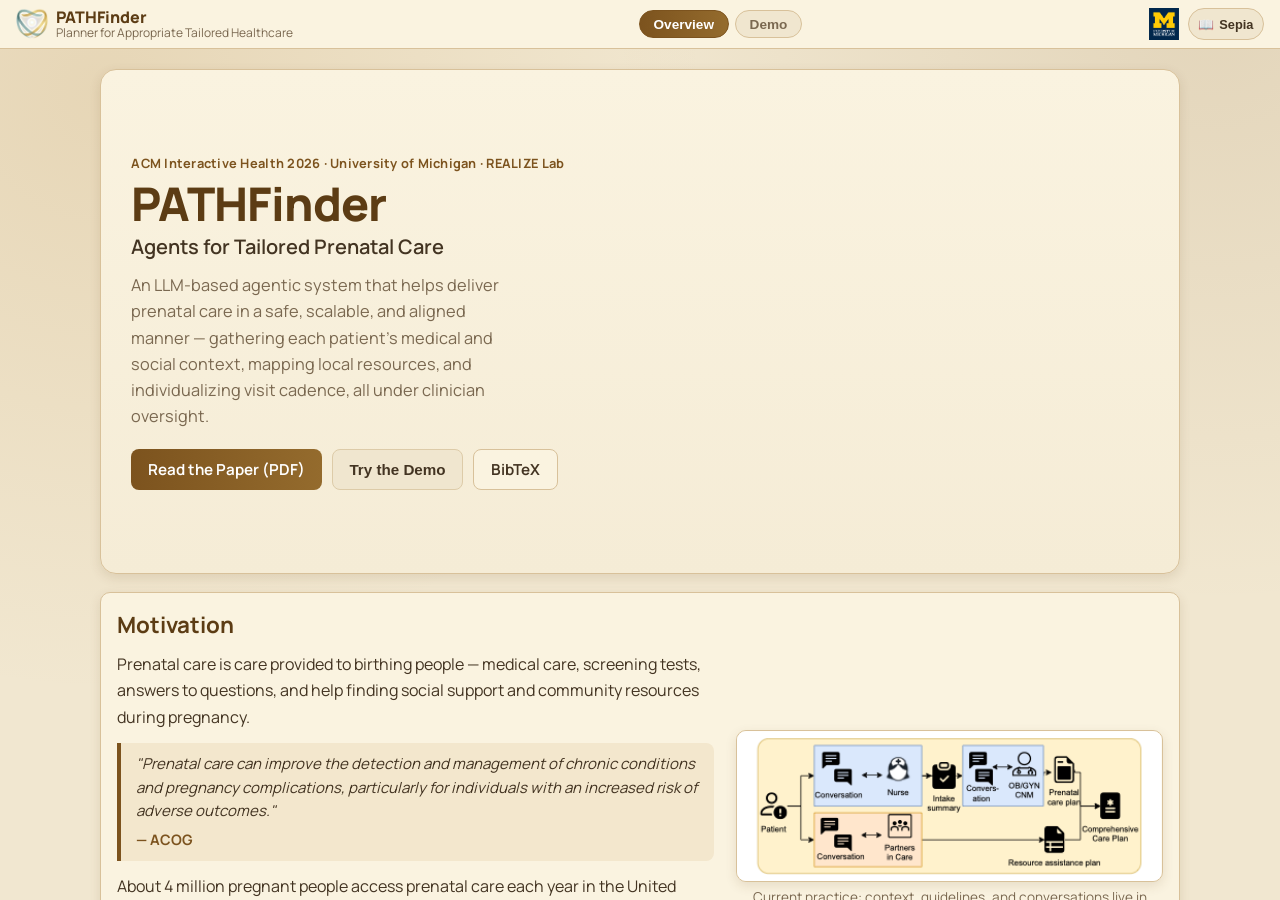
==== commit 3223f763: "Update demo; paper; website" ====
--- a/docs/index.html
+++ b/docs/index.html
@@ -1,12 +1,34 @@
 <!doctype html>
 <html lang="en">
 <head>
+  <!-- Google tag (gtag.js) -->
+  <script async src="https://www.googletagmanager.com/gtag/js?id=G-WDLPHXNWQC"></script>
+  <script>
+    window.dataLayer = window.dataLayer || [];
+    function gtag(){dataLayer.push(arguments);}
+    gtag('js', new Date());
+    gtag('config', 'G-WDLPHXNWQC');
+  </script>
+
   <meta charset="UTF-8" />
   <meta name="viewport" content="width=device-width, initial-scale=1.0" />
-  <title>PATHFinder - Prenatal Care Demo</title>
+  <title>PATHFinder — Agents for Tailored Prenatal Care</title>
+  <meta name="description" content="PATHFinder is an LLM-based agentic system for safe, scalable, and aligned prenatal care planning — gathering patient context, mapping resources, and individualizing visit cadence with clinician oversight." />
+
+  <!-- Open Graph / social -->
+  <meta property="og:type" content="website" />
+  <meta property="og:title" content="PATHFinder — Agents for Tailored Prenatal Care" />
+  <meta property="og:description" content="An agentic system for safe, scalable, and aligned prenatal care planning, with clinician oversight." />
+  <meta property="og:image" content="figures/pathfinder_overview.png" />
+  <meta name="twitter:card" content="summary_large_image" />
+
+  <link rel="preconnect" href="https://fonts.googleapis.com" />
+  <link rel="preconnect" href="https://fonts.gstatic.com" crossorigin />
+  <link rel="stylesheet" href="https://fonts.googleapis.com/css2?family=Manrope:wght@400;500;600;700;800&family=Inter:wght@400;500;600;700&display=swap" />
   <link rel="stylesheet" href="styles.css" />
 </head>
 <body>
+  <a href="#mainContent" class="skip-link">Skip to content</a>
   <div class="page-shell">
     <!-- ===== Unified Top Bar ===== -->
     <header class="top-bar">
@@ -14,43 +36,164 @@
       <div class="tb-left">
         <img class="tb-logo" src="logo.png" alt="PATHFinder logo" />
         <div class="tb-brand">
-          <span class="tb-title">PATHFinder Agent</span>
+          <span class="tb-title">PATHFinder</span>
           <span class="tb-desc">Planner for Appropriate Tailored Healthcare</span>
         </div>
       </div>
-      <!-- Center: Demo / About tabs -->
+      <!-- Center: Overview / Demo tabs -->
       <nav class="tb-center" aria-label="Main navigation">
-        <button class="page-tab-btn active" data-page-target="demoPage" type="button">Demo</button>
-        <button class="page-tab-btn" data-page-target="aboutPage" type="button">About</button>
+        <button class="page-tab-btn active" data-page-target="overviewPage" type="button" aria-current="page">Overview</button>
+        <button class="page-tab-btn" data-page-target="demoPage" type="button">Demo</button>
       </nav>
       <!-- Right: Michigan logo + theme toggle -->
       <div class="tb-right">
         <img class="tb-michigan" src="michigan_logo.png" alt="University of Michigan" />
-        <button id="themeToggleBtn" class="theme-toggle" type="button" aria-label="Toggle theme">
+        <button id="themeToggleBtn" class="theme-toggle" type="button" aria-label="Switch color theme">
           <span id="themeToggleIcon" class="theme-toggle-icon" aria-hidden="true"></span>
           <span id="themeToggleLabel">Light</span>
         </button>
       </div>
     </header>
 
+    <main id="mainContent">
+    <!-- ===== OVERVIEW / LANDING PAGE ===== -->
+    <section id="overviewPage" class="page-panel about-scroll active" aria-label="Project overview">
+      <div class="landing">
+
+        <!-- Hero -->
+        <section class="hero" aria-labelledby="heroTitle">
+          <div class="hero-text">
+            <p class="hero-eyebrow">ACM Interactive Health 2026 · University of Michigan · REALIZE Lab</p>
+            <h1 id="heroTitle" class="hero-title">PATHFinder</h1>
+            <p class="hero-subtitle">Agents for Tailored Prenatal Care</p>
+            <p class="hero-tagline">An LLM-based agentic system that helps deliver prenatal care in a safe, scalable, and aligned manner — gathering each patient's medical and social context, mapping local resources, and individualizing visit cadence, all under clinician oversight.</p>
+            <div class="hero-actions">
+              <a class="btn btn-primary" href="PATHFinder_ACM_IH.pdf" target="_blank" rel="noopener">Read the Paper (PDF)</a>
+              <button class="btn btn-secondary" type="button" data-goto-demo>Try the Demo</button>
+              <a class="btn btn-outline" href="#citation">BibTeX</a>
+            </div>
+          </div>
+          <div class="hero-anim">
+            <div id="lottieHero" class="lottie-hero" role="img" aria-label="PATHFinder animated illustration"></div>
+          </div>
+        </section>
+
+        <!-- Motivation -->
+        <section class="card landing-section" aria-labelledby="motivationTitle">
+          <h2 id="motivationTitle">Motivation</h2>
+          <div class="section-split">
+            <div class="section-copy">
+              <p>Prenatal care is care provided to birthing people — medical care, screening tests, answers to questions, and help finding social support and community resources during pregnancy.</p>
+              <blockquote>"Prenatal care can improve the detection and management of chronic conditions and pregnancy complications, particularly for individuals with an increased risk of adverse outcomes." <cite>— ACOG</cite></blockquote>
+              <p>About 4 million pregnant people access prenatal care each year in the United States. At this scale, fixed, one-size-fits-all workflows can miss practical barriers and increase the risk of delayed follow-up. The core problem is aligning medically important milestones with real-life access constraints so that patients can consistently complete recommended care.</p>
+            </div>
+            <figure class="fig">
+              <img src="figures/prenatal_problem.png" alt="Diagram of current prenatal care practice showing disjoint conversations between patients, guidelines, and clinicians." loading="lazy" />
+              <figcaption>Current practice: context, guidelines, and conversations live in disconnected places.</figcaption>
+            </figure>
+          </div>
+        </section>
+
+        <!-- Proposal / Overview -->
+        <section class="card landing-section" aria-labelledby="proposalTitle">
+          <h2 id="proposalTitle">The PATHFinder Approach</h2>
+          <p>In collaboration with expert clinicians, we present PATHFinder, an agentic system that provides conversational care to patients while keeping clinicians in the loop — enabling tailored prenatal care planning that all stakeholders can trust, and redirecting clinician effort toward improving care.</p>
+          <figure class="fig fig-mid">
+            <img src="figures/pathfinder_overview.png" alt="PATHFinder system overview: a tailored prenatal care agent connecting patient context, ACOG guidelines, and local resources." loading="lazy" />
+            <figcaption>PATHFinder system overview — a tailored prenatal care agent connecting patient context, clinical guidelines, and community resources.</figcaption>
+          </figure>
+        </section>
+
+        <!-- How it works -->
+        <section class="card landing-section" aria-labelledby="howTitle">
+          <h2 id="howTitle">How It Works</h2>
+          <p>PATHFinder follows a four-stage workflow — the same flow you can step through in the interactive demo: <strong>intake</strong>, <strong>follow-up dialogue</strong>, a <strong>draft plan &amp; report</strong>, and <strong>clinician review</strong>.</p>
+          <figure class="fig fig-wide">
+            <img src="figures/workflow_ih.png" alt="PATHFinder four-stage workflow: intake, follow-up dialogue, draft plan, and clinician review." loading="lazy" />
+            <figcaption>The four-stage PATHFinder workflow.</figcaption>
+          </figure>
+          <div class="cta-inline">
+            <button class="btn btn-primary" type="button" data-goto-demo>Walk through the interactive demo →</button>
+          </div>
+        </section>
+
+        <!-- Results -->
+        <section class="card landing-section" aria-labelledby="resultsTitle">
+          <h2 id="resultsTitle">Evaluation</h2>
+          <p>We evaluate PATHFinder against a clinician-informed rubric spanning multiple dimensions of plan quality, safety, and alignment.</p>
+          <figure class="fig fig-wide">
+            <img src="figures/dimension_heatmap.png" alt="Heatmap of per-dimension rubric scores across different models." loading="lazy" />
+            <figcaption>Per-dimension rubric scores across models.</figcaption>
+          </figure>
+        </section>
+
+        <!-- Citation -->
+        <section class="card landing-section" id="citation" aria-labelledby="citationTitle">
+          <div class="citation-head">
+            <h2 id="citationTitle">Citation</h2>
+            <button id="copyBibtexBtn" class="btn btn-outline btn-sm" type="button">Copy BibTeX</button>
+          </div>
+          <pre class="citation-block" id="bibtexBlock">@inproceedings{balloli2026pathfinder,
+  title={PATHFinder Agents for Tailored Prenatal Care},
+  author={Balloli, Vaibhav and Samuel, Carissa and Abdelnabi, Samia and Peahl, Alex and Bondi-Kelly, Elizabeth},
+  booktitle={ACM Interactive Health},
+  year={2026}
+}</pre>
+        </section>
+
+        <!-- Team -->
+        <section class="card landing-section" aria-labelledby="teamTitle">
+          <h2 id="teamTitle">Team</h2>
+          <div class="team-grid">
+            <figure class="team-member">
+              <a href="https://profile.vballoli.com/" target="_blank" rel="noopener" class="team-link">
+                <img class="team-photo" src="vaibhav_balloli.jpeg" alt="Vaibhav Balloli" loading="lazy" />
+                <figcaption><span class="team-name">Vaibhav Balloli</span><span class="team-role">PhD Candidate, CSE</span></figcaption>
+              </a>
+            </figure>
+            <figure class="team-member">
+              <a href="https://nursing.umich.edu/directory/samia-abdelnabi" target="_blank" rel="noopener" class="team-link">
+                <img class="team-photo" src="samia_abdenlabi.jpeg" alt="Dr. Samia Abdelnabi" loading="lazy" />
+                <figcaption><span class="team-name">Dr. Samia Abdelnabi</span><span class="team-role">Clinical Asst. Professor, Health Behavior</span></figcaption>
+              </a>
+            </figure>
+            <figure class="team-member">
+              <a href="https://medschool.umich.edu/profile/5667/alex-f-peahl" target="_blank" rel="noopener" class="team-link">
+                <img class="team-photo" src="alex_peahl.jpeg" alt="Dr. Alex Peahl" loading="lazy" />
+                <figcaption><span class="team-name">Dr. Alex Peahl</span><span class="team-role">Asst. Professor, OB/GYN (ACOG guidelines author)</span></figcaption>
+              </a>
+            </figure>
+            <figure class="team-member">
+              <a href="https://sites.google.com/view/elizabethbondi" target="_blank" rel="noopener" class="team-link">
+                <img class="team-photo" src="liz_bondi_kelly.jpeg" alt="Dr. Liz Bondi-Kelly" loading="lazy" />
+                <figcaption><span class="team-name">Dr. Liz Bondi-Kelly</span><span class="team-role">Asst. Professor, CSE</span></figcaption>
+              </a>
+            </figure>
+          </div>
+          <p class="team-note">Authors: Vaibhav Balloli, Carissa Samuel, Samia Abdelnabi, Alex Peahl, and Elizabeth Bondi-Kelly · University of Michigan, REALIZE Lab.</p>
+        </section>
+
+      </div>
+    </section>
+
     <!-- ===== DEMO PAGE ===== -->
-    <section id="demoPage" class="page-panel active">
+    <section id="demoPage" class="page-panel" aria-label="Interactive demo">
       <!-- Controls row: prev/next + step dots + autoplay -->
-      <section class="controls-row">
+      <section class="controls-row" aria-label="Demo navigation">
         <button id="prevBtn" class="btn btn-secondary btn-sm" disabled>Prev</button>
-        <div class="step-dots">
-          <div class="step-dot active" data-step="0">1</div>
+        <div class="step-dots" role="tablist" aria-label="Demo steps">
+          <button class="step-dot active" data-step="0" aria-current="step">1</button>
           <div class="step-connector"></div>
-          <div class="step-dot" data-step="1">2</div>
+          <button class="step-dot" data-step="1">2</button>
           <div class="step-connector"></div>
-          <div class="step-dot" data-step="2">3</div>
+          <button class="step-dot" data-step="2">3</button>
           <div class="step-connector"></div>
-          <div class="step-dot" data-step="3">4</div>
-        </div>
-        <span id="phaseLabel" class="phase-label">Phase 1 of 4: Intake Form</span>
+          <button class="step-dot" data-step="3">4</button>
+        </div>
+        <span id="phaseLabel" class="phase-label">Step 1 of 4: Intake Form</span>
         <div class="autoplay-wrap">
           <label class="autoplay-label"><input type="checkbox" id="autoplayToggle" /> Autoplay</label>
-          <select id="autoplayDelay" class="delay-select">
+          <select id="autoplayDelay" class="delay-select" aria-label="Autoplay delay">
             <option value="5000">5s</option>
             <option value="8000" selected>8s</option>
             <option value="12000">12s</option>
@@ -61,14 +204,14 @@
       </section>
 
       <!-- Commentary -->
-      <section id="commentaryBox" class="commentary-row">
+      <section id="commentaryBox" class="commentary-row" aria-live="polite">
         <strong id="commentaryTitle"></strong>
         <span class="commentary-sep">&mdash;</span>
         <span id="commentaryText"></span>
       </section>
 
       <!-- ===== Phase 1: Intake Form ===== -->
-      <main id="phase-intake" class="phase-panel active phase-content">
+      <section id="phase-intake" class="phase-panel active phase-content" aria-label="Step 1: Intake">
         <div class="intake-tabs-row">
           <button class="intake-tab" data-itab="ehr">EHR Data</button>
           <button class="intake-tab active-itab" data-itab="personal">2&nbsp; Personal Information</button>
@@ -139,12 +282,12 @@
         <div class="intake-actions">
           <button id="submitIntakeBtn" class="btn btn-primary btn-sm">Submit Intake &amp; Continue</button>
         </div>
-      </main>
+      </section>
 
       <!-- ===== Phase 2: PATHFinder Agent Questions ===== -->
-      <main id="phase-questions" class="phase-panel phase-content">
+      <section id="phase-questions" class="phase-panel phase-content" aria-label="Step 2: Follow-up questions">
         <div class="questions-layout">
-          <aside class="sidebar-summary">
+          <aside class="sidebar-summary" aria-label="Patient summary">
             <div class="sidebar-section">PERSONAL</div>
             <div class="sf-row"><span class="sf-label">Name</span><span class="sf-value">V B</span></div>
             <div class="sf-row"><span class="sf-label">DOB</span><span class="sf-value">01/01/1999</span></div>
@@ -174,15 +317,16 @@
             </div>
             <div id="questionArea" class="question-area"></div>
             <div class="chat-input-row">
+              <label class="sr-only" for="questionChatInput">Type your message</label>
               <input type="text" id="questionChatInput" placeholder="Type your message..." />
               <button class="btn btn-primary btn-sm">Send</button>
             </div>
           </div>
         </div>
-      </main>
-
-      <!-- ===== Phase 3: Patient Report Review ===== -->
-      <main id="phase-report" class="phase-panel phase-content">
+      </section>
+
+      <!-- ===== Phase 3: Patient Report Review (report HTML + ask questions) ===== -->
+      <section id="phase-report" class="phase-panel phase-content" aria-label="Step 3: Patient report">
         <div class="report-top-row">
           <img class="q-logo" src="logo.png" alt="" />
           <strong>Draft Report Review</strong>
@@ -193,107 +337,66 @@
             <span class="sm-dot sm-active">Care Plan</span>
           </div>
         </div>
-        <div class="three-panel">
+        <div class="two-panel">
           <div class="panel-card">
-            <h3>Report</h3>
+            <h3>Your Personalized Care Report</h3>
             <div id="reportContent" class="panel-scroll"></div>
           </div>
-          <div class="panel-card">
-            <h3>Care Timeline</h3>
-            <div id="timelineContent" class="panel-scroll"></div>
-          </div>
           <div class="panel-card chat-panel">
-            <h3>Ask About Report &amp; Timeline</h3>
+            <h3>Ask About Your Report</h3>
             <div id="patientChatMessages" class="chat-messages"></div>
             <div class="chat-input-row">
-              <input type="text" id="patientChatInput" placeholder="Ask about selected text..." />
+              <label class="sr-only" for="patientChatInput">Ask about the report</label>
+              <input type="text" id="patientChatInput" placeholder="Ask a question about your plan..." />
               <button class="btn btn-primary btn-sm">Send</button>
             </div>
           </div>
         </div>
-      </main>
-
-      <!-- ===== Phase 4: Clinician Review ===== -->
-      <main id="phase-clinician" class="phase-panel phase-content">
-        <div class="clinician-top-row">
-          <strong>Clinician Review - V B</strong>
-          <span class="muted-text">form_ehr | Created: 2/26/2026</span>
-          <div class="clinician-status-btns">
-            <button class="btn btn-outline btn-xs status-active">In Review</button>
-            <button class="btn btn-outline btn-xs">Reviewed</button>
-            <button class="btn btn-outline btn-xs btn-warn">Needs Attention</button>
-          </div>
-        </div>
-        <div class="three-panel">
+      </section>
+
+      <!-- ===== Phase 4: Joint Clinician + Patient Review ===== -->
+      <section id="phase-joint" class="phase-panel phase-content" aria-label="Step 4: Joint review">
+        <div class="report-top-row">
+          <img class="q-logo" src="logo.png" alt="" />
+          <strong>Shared Review &mdash; Clinician &amp; Patient</strong>
+          <span class="muted-text">Collaborative visit</span>
+          <div class="joint-controls">
+            <button id="jointPlayBtn" class="btn btn-primary btn-sm" type="button">▶ Play conversation</button>
+            <button id="jointResetBtn" class="btn btn-secondary btn-xs" type="button">Reset</button>
+          </div>
+        </div>
+        <div class="two-panel">
           <div class="panel-card">
-            <h3>AI Generated Summary</h3>
-            <div id="clinicianSummary" class="panel-scroll"></div>
-          </div>
-          <div class="panel-card">
-            <div class="panel-tabs">
-              <button class="panel-tab active-ptab" data-ptab="reportPdf">Report PDF</button>
-              <button class="panel-tab" data-ptab="careTimeline">Care Timeline</button>
-            </div>
-            <div id="ptab-reportPdf" class="panel-scroll ptab-content"></div>
-            <div id="ptab-careTimeline" class="panel-scroll ptab-content hidden"></div>
+            <h3>Current Care Plan</h3>
+            <div id="jointPlan" class="panel-scroll"></div>
           </div>
           <div class="panel-card chat-panel">
-            <h3>Clinician Chat</h3>
-            <div id="clinicianChatMessages" class="chat-messages"></div>
-            <div class="clinician-action-btns">
-              <button class="btn btn-outline btn-xs action-btn">Search Medical Online</button>
-              <button class="btn btn-outline btn-xs action-btn">Modify Report</button>
-              <button class="btn btn-outline btn-xs action-btn">Modify Timeline</button>
-              <button class="btn btn-outline btn-xs action-btn">Flag Concern</button>
-            </div>
+            <h3>Shared Conversation</h3>
+            <div id="jointChatMessages" class="chat-messages chat-roles"></div>
             <div class="chat-input-row">
-              <input type="text" id="clinicianChatInput" placeholder="Type a message or use suggestions..." />
+              <label class="sr-only" for="jointChatInput">Message in shared review</label>
+              <input type="text" id="jointChatInput" placeholder="Clinician or patient can type here..." />
               <button class="btn btn-primary btn-sm">Send</button>
             </div>
           </div>
         </div>
-      </main>
+      </section>
     </section>
-
-    <!-- ===== ABOUT PAGE ===== -->
-    <section id="aboutPage" class="page-panel about-scroll">
-      <div class="about-grid">
-        <article class="card about-card about-wide">
-          <h2>Motivation</h2>
-          <p>Prenatal care is care provided to birthing people, including medical care, screening tests, answers to your questions, and help finding social support and community resources during pregnancy.</p>
-          <p><i>"Prenatal care can improve the detection and management of chronic conditions and pregnancy complications, particularly for individuals with an increased risk of adverse outcomes"</i> - ACOG</p>
-          <p>About 4 million pregnant people access prenatal care each year in the United States. At this scale, fixed, one-size-fits-all workflows can miss practical barriers and increase the risk of delayed follow-up.</p>
-          <p>The core problem is aligning medically important milestones with real-life access constraints so that patients can consistently complete recommended care.</p>
-        </article>
-        <article class="card about-card">
-          <h2>PATHFinder Proposal</h2>
-          <p>Provide an LLM-based agentic system that allows providing prenatal care in a safe, scalable, and aligned manner allowing all stakeholders to help expand provision of care and redirect efforts to improving care.</p>
-          <p>In collaboration with expert clinicians, we present PATHFinder, an agentic system to provide care to patients, conversational and clinical oversight to enable tailored prenatal care planning.</p>
-        </article>
-        <article class="card about-card">
-          <h2>Team</h2>
-          <div class="team-grid">
-            <figure class="team-member">
-              <img class="team-photo" src="vaibhav_balloli.jpeg" alt="Vaibhav Balloli" />
-              <figcaption><span class="team-name">Vaibhav Balloli</span><span class="team-role">PhD Candidate, CSE</span></figcaption>
-            </figure>
-            <figure class="team-member">
-              <img class="team-photo" src="samia_abdenlabi.jpeg" alt="Dr. Samia Abdelnabi" />
-              <figcaption><span class="team-name">Dr. Samia Abdelnabi</span><span class="team-role">Clinical Asst. Professor, Health Behavior</span></figcaption>
-            </figure>
-            <figure class="team-member">
-              <img class="team-photo" src="alex_peahl.jpeg" alt="Dr. Alex Peahl" />
-              <figcaption><span class="team-name">Dr. Alex Peahl</span><span class="team-role">Asst. Professor, OB/GYN (ACOG guidelines author)</span></figcaption>
-            </figure>
-            <figure class="team-member">
-              <img class="team-photo" src="liz_bondi_kelly.jpeg" alt="Dr. Liz Bondi-Kelly" />
-              <figcaption><span class="team-name">Dr. Liz Bondi-Kelly</span><span class="team-role">Asst. Professor, CSE</span></figcaption>
-            </figure>
-          </div>
-        </article>
-      </div>
-    </section>
+    </main>
   </div>
+  <!-- Lightbox -->
+  <div id="lightbox" class="lightbox" hidden role="dialog" aria-modal="true" aria-label="Image viewer">
+    <button class="lb-close" id="lbClose" aria-label="Close image viewer">&#x2715;</button>
+    <button class="lb-prev" id="lbPrev" aria-label="Previous image">&#x2039;</button>
+    <button class="lb-next" id="lbNext" aria-label="Next image">&#x203A;</button>
+    <figure class="lb-figure">
+      <img id="lbImg" src="" alt="" />
+      <figcaption id="lbCaption"></figcaption>
+    </figure>
+    <div class="lb-counter" id="lbCounter"></div>
+  </div>
+
+  <script src="https://cdnjs.cloudflare.com/ajax/libs/lottie-web/5.12.2/lottie.min.js"></script>
   <script src="app.js"></script>
 </body>
 </html>
--- a/docs/styles.css
+++ b/docs/styles.css
@@ -49,13 +49,63 @@
   --teal: #2dd4bf;
   --teal-light: #0d3d38;
 }
+[data-theme="sepia"] {
+  --bg: #f1e7d0;
+  --surface: #faf3e0;
+  --surface-2: #f0e6cf;
+  --text: #433422;
+  --muted: #7a6850;
+  --line: #ddcba8;
+  --primary-50: #f3e7cd;
+  --primary-100: #e7d4ad;
+  --primary-200: #d6b985;
+  --primary-300: #c19a5b;
+  --primary-400: #a9803f;
+  --primary-500: #946b2d;
+  --primary-600: #7c531e;
+  --primary-700: #5c3c14;
+  --border: #d8c19a;
+  --primary: var(--primary-600);
+  --primary-2: var(--primary-700);
+  --accent: var(--primary-500);
+  --success: #5a7d3a;
+  --warn: #a85a16;
+  --teal: #4d7c63;
+  --teal-light: #dce4cf;
+  --shadow: 0 4px 12px rgba(92, 60, 20, 0.12);
+  --brand-bg: #f5ecd6;
+}
+[data-theme="sepia"] body {
+  background:
+    radial-gradient(circle at 8% 10%, rgba(193, 154, 91, 0.22) 0, transparent 42%),
+    radial-gradient(circle at 95% 0, rgba(124, 83, 30, 0.12) 0, transparent 40%),
+    var(--bg);
+}
 * { box-sizing: border-box; margin: 0; }
 html { height: 100%; }
+
+/* ===== Accessibility helpers ===== */
+.sr-only {
+  position: absolute; width: 1px; height: 1px; padding: 0; margin: -1px;
+  overflow: hidden; clip: rect(0 0 0 0); white-space: nowrap; border: 0;
+}
+.skip-link {
+  position: absolute; left: 0.5rem; top: -3rem; z-index: 200;
+  background: var(--primary); color: #fff; padding: 0.5rem 0.9rem;
+  border-radius: 0 0 8px 8px; font-weight: 700; text-decoration: none;
+  transition: top 0.15s;
+}
+.skip-link:focus { top: 0; }
+:focus-visible {
+  outline: 3px solid var(--accent);
+  outline-offset: 2px;
+  border-radius: 4px;
+}
 body {
   height: 100%;
   overflow: hidden;
   font-family: "Manrope", "Inter", "Segoe UI", sans-serif;
-  font-size: 14px;
+  font-size: 15px;
   color: var(--text);
   background:
     radial-gradient(circle at 8% 10%, rgba(199, 215, 231, 0.34) 0, transparent 40%),
@@ -119,10 +169,13 @@
 .theme-toggle:hover { border-color: var(--primary-300); }
 .theme-toggle-icon { width: 1rem; text-align: center; }
 
+/* ===== Main wrapper ===== */
+#mainContent { flex: 1; min-height: 0; display: flex; flex-direction: column; overflow: hidden; }
+
 /* ===== Page Panels ===== */
 .page-panel { display: none; flex: 1; min-height: 0; overflow: hidden; flex-direction: column; }
 .page-panel.active { display: flex; }
-.about-scroll { overflow-y: auto; padding: 1rem 1.5rem; }
+.about-scroll { overflow-y: auto; padding: 1.25rem 1.5rem 2.5rem; }
 
 /* ===== Demo Page ===== */
 #demoPage { padding: 0.5rem 0.75rem; gap: 0.4rem; }
@@ -136,11 +189,12 @@
 }
 .step-dots { display: flex; align-items: center; }
 .step-dot {
-  width: 28px; height: 28px; border-radius: 50%;
+  width: 30px; height: 30px; border-radius: 50%;
   display: flex; align-items: center; justify-content: center;
-  font-size: 0.8rem; font-weight: 700;
+  font-size: 0.85rem; font-weight: 700; font-family: inherit;
   background: var(--surface-2); color: var(--muted);
   border: 2px solid var(--line); cursor: pointer; transition: all 0.2s;
+  padding: 0;
 }
 .step-dot.active { background: var(--primary); color: #fff; border-color: var(--primary); }
 .step-dot.completed { background: var(--teal); color: #fff; border-color: var(--teal); }
@@ -365,6 +419,94 @@
 }
 [data-theme="dark"] .pdf-page { background: #f8fafc; color: #111827; }
 
+/* ===== Two-panel layout (report & joint review) ===== */
+.two-panel { display: grid; grid-template-columns: 1fr 380px; gap: 0.6rem; flex: 1; min-height: 0; }
+
+/* ===== Chat role bubbles (joint review) ===== */
+.chat-roles { gap: 0.5rem; }
+.chat-bubble {
+  max-width: 88%; padding: 0.5rem 0.7rem; border-radius: 12px;
+  font-size: 0.92rem; line-height: 1.45;
+  border: 1px solid var(--line); animation: bubbleIn 0.25s ease;
+}
+@keyframes bubbleIn { from { opacity: 0; transform: translateY(6px); } to { opacity: 1; transform: none; } }
+.chat-bubble .cb-role { display: block; font-size: 0.72rem; font-weight: 700; letter-spacing: 0.03em; margin-bottom: 0.15rem; text-transform: uppercase; }
+.chat-bubble.role-clinician { align-self: flex-start; background: var(--primary-50); border-color: var(--primary-200); }
+.chat-bubble.role-clinician .cb-role { color: var(--primary); }
+.chat-bubble.role-patient { align-self: flex-end; background: var(--teal-light); border-color: var(--teal); }
+.chat-bubble.role-patient .cb-role { color: var(--teal); }
+.chat-bubble.role-agent { align-self: center; max-width: 94%; background: var(--surface-2); border-style: dashed; }
+.chat-bubble.role-agent .cb-role { color: var(--muted); }
+.plan-update {
+  align-self: center; max-width: 94%;
+  background: var(--teal-light); border: 1px solid var(--teal);
+  border-radius: 10px; padding: 0.45rem 0.65rem; font-size: 0.88rem;
+}
+.plan-update .pu-label { display: block; font-size: 0.72rem; font-weight: 700; color: var(--teal); text-transform: uppercase; letter-spacing: 0.03em; margin-bottom: 0.15rem; }
+.plan-update del { color: var(--warn); }
+.plan-update ins { color: var(--success); text-decoration: none; font-weight: 600; }
+.joint-controls { display: flex; gap: 0.35rem; margin-left: auto; align-items: center; }
+.plan-row { display: flex; gap: 0.5rem; padding: 0.4rem 0; border-bottom: 1px solid var(--line); font-size: 0.88rem; }
+.plan-row .pr-week { font-weight: 700; color: var(--primary-2); white-space: nowrap; min-width: 64px; }
+.plan-row.pr-updated { background: var(--teal-light); border-radius: 6px; padding: 0.4rem 0.5rem; }
+
+/* ===== Landing page ===== */
+.landing { max-width: 1080px; margin: 0 auto; display: flex; flex-direction: column; gap: 1.1rem; }
+.hero {
+  display: grid; grid-template-columns: 1.1fr 0.9fr; gap: 1.5rem; align-items: center;
+  background: linear-gradient(180deg, var(--surface) 0%, var(--brand-bg) 100%);
+  border: 1px solid var(--border); border-radius: 16px;
+  box-shadow: var(--shadow); padding: 1.75rem 1.9rem;
+}
+.hero-eyebrow { font-size: 0.8rem; font-weight: 700; color: var(--primary); letter-spacing: 0.02em; margin-bottom: 0.5rem; }
+.hero-title { font-size: 2.9rem; font-weight: 800; line-height: 1.05; color: var(--primary-2); letter-spacing: -0.02em; }
+.hero-subtitle { font-size: 1.25rem; font-weight: 600; color: var(--text); margin-top: 0.25rem; }
+.hero-tagline { font-size: 1.02rem; line-height: 1.6; color: var(--muted); margin-top: 0.8rem; max-width: 38ch; }
+.hero-actions { display: flex; flex-wrap: wrap; gap: 0.6rem; margin-top: 1.25rem; }
+.hero-actions .btn { padding: 0.55rem 1.05rem; font-size: 0.95rem; text-decoration: none; display: inline-flex; align-items: center; }
+.hero-anim { display: flex; align-items: center; justify-content: center; }
+.lottie-hero { width: 100%; max-width: 520px; aspect-ratio: 1 / 1; }
+
+.landing-section { padding: 1.4rem 1.6rem; }
+.landing-section h2 { font-size: 1.4rem; color: var(--primary-2); margin-bottom: 0.7rem; }
+.landing-section > p { font-size: 1rem; line-height: 1.65; color: var(--text); }
+.landing-section > p + p { margin-top: 0.7rem; }
+.section-split { display: grid; grid-template-columns: 1.4fr 1fr; gap: 1.4rem; align-items: center; }
+.section-copy p { font-size: 1rem; line-height: 1.65; }
+.section-copy p + p { margin-top: 0.7rem; }
+blockquote {
+  margin: 0.8rem 0; padding: 0.6rem 0.95rem;
+  border-left: 4px solid var(--primary); background: var(--primary-50);
+  border-radius: 0 8px 8px 0; font-style: italic; color: var(--text); line-height: 1.55;
+}
+blockquote cite { display: block; font-style: normal; font-weight: 700; color: var(--primary); margin-top: 0.4rem; font-size: 0.9rem; }
+.cta-inline { margin-top: 1rem; }
+.cta-inline .btn { text-decoration: none; }
+
+/* Figures */
+.fig { margin: 0; display: flex; flex-direction: column; gap: 0.4rem; }
+.fig img {
+  width: 100%; height: auto; border: 1px solid var(--border);
+  border-radius: 10px; background: var(--surface); box-shadow: var(--shadow);
+}
+.fig figcaption { font-size: 0.85rem; color: var(--muted); text-align: center; line-height: 1.4; }
+.fig-row { display: grid; grid-template-columns: 1fr 1fr; gap: 1.2rem; margin-top: 1rem; }
+.fig-wide { margin-top: 0.9rem; }
+.fig-wide img { max-height: 460px; object-fit: contain; }
+.fig-mid { margin-top: 0.9rem; max-width: 640px; margin-left: auto; margin-right: auto; }
+.fig-mid img { object-fit: contain; }
+
+/* Citation */
+.citation-head { display: flex; align-items: center; justify-content: space-between; gap: 1rem; margin-bottom: 0.6rem; }
+.citation-head h2 { margin-bottom: 0; }
+.citation-block {
+  background: var(--surface-2); border: 1px solid var(--border); border-radius: 10px;
+  padding: 0.9rem 1.1rem; font-family: "SFMono-Regular", ui-monospace, Menlo, Consolas, monospace;
+  font-size: 0.85rem; line-height: 1.55; color: var(--text);
+  overflow-x: auto; white-space: pre; tab-size: 2;
+}
+.team-note { margin-top: 0.9rem; font-size: 0.88rem; color: var(--muted); line-height: 1.5; }
+
 /* ===== About Page ===== */
 .about-grid { display: grid; grid-template-columns: repeat(2, minmax(0, 1fr)); gap: 1rem; max-width: 1100px; margin: 0 auto; }
 .about-card h2 { font-size: 1.15rem; margin-bottom: 0.5rem; }
@@ -392,16 +534,80 @@
 /* ===== Responsive ===== */
 @media (max-width: 1100px) {
   .three-panel { grid-template-columns: 1fr; }
+  .two-panel { grid-template-columns: 1fr; }
   .questions-layout { flex-direction: column; }
   .sidebar-summary { width: 100%; }
   .about-grid { grid-template-columns: 1fr; }
+  .hero { grid-template-columns: 1fr; text-align: center; }
+  .hero-tagline { max-width: none; }
+  .hero-actions { justify-content: center; }
+  .hero-anim { order: -1; }
+  .section-split { grid-template-columns: 1fr; }
+  .fig-row { grid-template-columns: 1fr; }
   /* Allow page scroll on narrow screens since panels stack */
   html, body { overflow: auto; }
   .page-shell { height: auto; min-height: 100vh; }
+  #mainContent { overflow: visible; }
   .phase-content { overflow: auto; }
 }
 @media (max-width: 760px) {
   .form-grid { grid-template-columns: 1fr; }
   .top-bar { flex-wrap: wrap; }
   .tb-desc { display: none; }
-}
+  .hero-title { font-size: 2.2rem; }
+  .controls-row { flex-wrap: wrap; }
+  .phase-label { flex-basis: 100%; order: 5; }
+}
+
+/* ===== Lightbox ===== */
+.fig img { cursor: zoom-in; }
+.lightbox {
+  position: fixed; inset: 0; z-index: 1000;
+  background: rgba(0, 0, 0, 0.88);
+  display: flex; align-items: center; justify-content: center;
+  padding: 2rem;
+  animation: lbFadeIn 0.18s ease;
+}
+.lightbox[hidden] { display: none; }
+@keyframes lbFadeIn { from { opacity: 0; } to { opacity: 1; } }
+.lb-figure {
+  display: flex; flex-direction: column; align-items: center; gap: 0.8rem;
+  max-width: min(90vw, 1100px); max-height: 90vh;
+}
+.lb-figure img {
+  max-width: 100%; max-height: calc(90vh - 3.5rem);
+  object-fit: contain; border-radius: 10px;
+  box-shadow: 0 12px 48px rgba(0,0,0,0.6);
+}
+.lb-figure figcaption {
+  color: #e5e7eb; font-size: 0.95rem; text-align: center;
+  max-width: 72ch; line-height: 1.5;
+}
+.lb-close, .lb-prev, .lb-next {
+  position: fixed; background: rgba(255,255,255,0.12);
+  border: 1px solid rgba(255,255,255,0.22); color: #fff;
+  border-radius: 50%; cursor: pointer; transition: background 0.15s;
+  display: flex; align-items: center; justify-content: center;
+  font-size: 1.4rem; line-height: 1;
+}
+.lb-close, .lb-prev, .lb-next { width: 44px; height: 44px; }
+.lb-close:hover, .lb-prev:hover, .lb-next:hover { background: rgba(255,255,255,0.25); }
+.lb-close { top: 1rem; right: 1rem; font-size: 1rem; }
+.lb-prev { left: 1rem; top: 50%; transform: translateY(-50%); font-size: 1.6rem; }
+.lb-next { right: 1rem; top: 50%; transform: translateY(-50%); font-size: 1.6rem; }
+.lb-counter {
+  position: fixed; bottom: 1rem; left: 50%; transform: translateX(-50%);
+  color: rgba(255,255,255,0.7); font-size: 0.85rem; pointer-events: none;
+}
+
+/* Team link */
+.team-link {
+  display: contents; text-decoration: none; color: inherit;
+}
+.team-link:hover .team-name { color: var(--primary); text-decoration: underline; }
+.team-link:hover .team-photo { border-color: var(--primary); }
+
+/* ===== Reduced motion ===== */
+@media (prefers-reduced-motion: reduce) {
+  * { animation-duration: 0.001ms !important; transition-duration: 0.001ms !important; }
+}
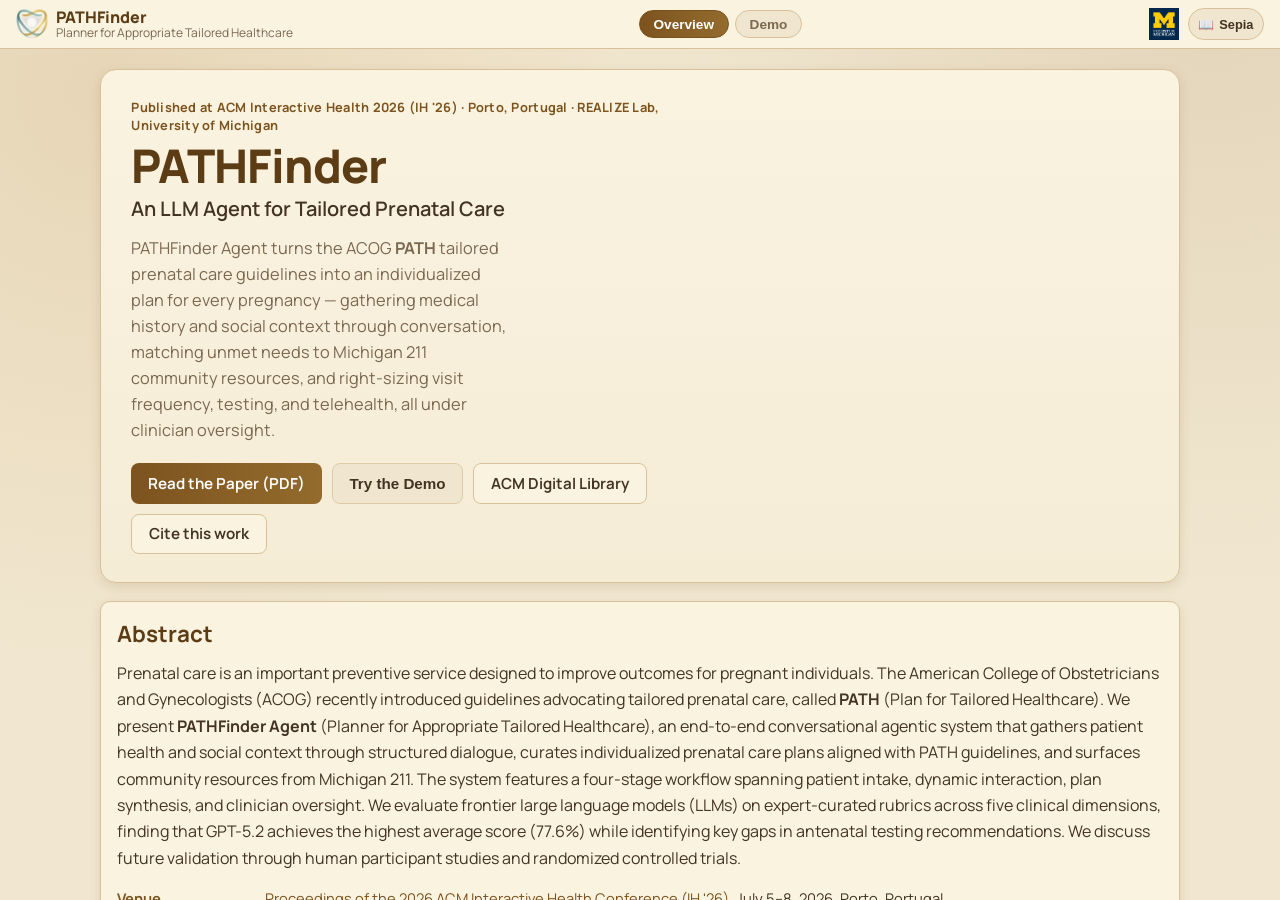
==== commit a18eefd4: "Update website" ====
--- a/docs/index.html
+++ b/docs/index.html
@@ -12,15 +12,188 @@
 
   <meta charset="UTF-8" />
   <meta name="viewport" content="width=device-width, initial-scale=1.0" />
-  <title>PATHFinder — Agents for Tailored Prenatal Care</title>
-  <meta name="description" content="PATHFinder is an LLM-based agentic system for safe, scalable, and aligned prenatal care planning — gathering patient context, mapping resources, and individualizing visit cadence with clinician oversight." />
+  <title>PATHFinder Agent for Tailored Prenatal Care — LLM Agent for Personalized Pregnancy Care Plans</title>
+  <meta name="description" content="PATHFinder Agent is an end-to-end conversational AI agent that builds individualized prenatal care plans aligned with the ACOG PATH guidelines. It gathers medical and social context through dialogue, matches patients to Michigan 211 community resources, tailors visit frequency and telehealth modality, and keeps clinicians in the loop. Published at the 2026 ACM Interactive Health Conference (IH '26)." />
+  <meta name="author" content="Vaibhav Balloli, Carissa Samuel, Samia Abdelnabi, Alex Peahl, Elizabeth Bondi-Kelly" />
+  <meta name="keywords" content="prenatal care, maternal health, women's health, reproductive health, preventive care, LLM agent, AI agent in healthcare, conversational agent, agentic AI, ACOG PATH guidelines, tailored prenatal care, personalized care plan, clinician in the loop, human oversight, social determinants of health, Michigan 211, health equity, digital health, obstetrics, midwifery, care plan generation, large language models, GPT-5, Gemini, healthcare AI evaluation" />
+  <meta name="robots" content="index, follow, max-image-preview:large, max-snippet:-1, max-video-preview:-1" />
+  <meta name="theme-color" content="#00274c" />
+  <link rel="canonical" href="https://realize-lab.github.io/PATHFinder/" />
+  <link rel="icon" href="logo.png" type="image/png" />
+  <link rel="apple-touch-icon" href="logo.png" />
 
   <!-- Open Graph / social -->
-  <meta property="og:type" content="website" />
-  <meta property="og:title" content="PATHFinder — Agents for Tailored Prenatal Care" />
-  <meta property="og:description" content="An agentic system for safe, scalable, and aligned prenatal care planning, with clinician oversight." />
-  <meta property="og:image" content="figures/pathfinder_overview.png" />
+  <meta property="og:type" content="article" />
+  <meta property="og:site_name" content="PATHFinder — REALIZE Lab, University of Michigan" />
+  <meta property="og:url" content="https://realize-lab.github.io/PATHFinder/" />
+  <meta property="og:title" content="PATHFinder Agent for Tailored Prenatal Care" />
+  <meta property="og:description" content="An LLM agent that turns ACOG PATH guidelines into individualized prenatal care plans — medical and social context, community resources, visit cadence, and clinician oversight. ACM Interactive Health 2026." />
+  <meta property="og:image" content="https://realize-lab.github.io/PATHFinder/figures/pathfinder_overview.png" />
+  <meta property="og:image:width" content="2284" />
+  <meta property="og:image:height" content="904" />
+  <meta property="og:image:alt" content="PATHFinder system overview: a prenatal care agent connecting patient context, ACOG PATH guidelines, and Michigan 211 community resources." />
+  <meta property="og:locale" content="en_US" />
+  <meta property="article:published_time" content="2026-07-04" />
   <meta name="twitter:card" content="summary_large_image" />
+  <meta name="twitter:title" content="PATHFinder Agent for Tailored Prenatal Care" />
+  <meta name="twitter:description" content="An LLM agent that turns ACOG PATH guidelines into individualized prenatal care plans, with clinician oversight. ACM Interactive Health 2026." />
+  <meta name="twitter:image" content="https://realize-lab.github.io/PATHFinder/figures/pathfinder_overview.png" />
+  <meta name="twitter:image:alt" content="PATHFinder system overview diagram." />
+
+  <!-- Bibliographic metadata -->
+  <meta name="citation_title" content="PATHFinder Agent for Tailored Prenatal Care" />
+  <meta name="citation_author" content="Balloli, Vaibhav" />
+  <meta name="citation_author_institution" content="University of Michigan, Ann Arbor, USA" />
+  <meta name="citation_author" content="Samuel, Carissa" />
+  <meta name="citation_author_institution" content="University of Michigan, Ann Arbor, USA" />
+  <meta name="citation_author" content="Abdelnabi, Samia" />
+  <meta name="citation_author_institution" content="University of Michigan, Ann Arbor, USA" />
+  <meta name="citation_author" content="Peahl, Alex" />
+  <meta name="citation_author_institution" content="University of Michigan, Ann Arbor, USA" />
+  <meta name="citation_author" content="Bondi-Kelly, Elizabeth" />
+  <meta name="citation_author_institution" content="University of Michigan, Ann Arbor, USA" />
+  <meta name="citation_publication_date" content="2026/07/04" />
+  <meta name="citation_conference_title" content="Proceedings of the 2026 ACM Interactive Health Conference (IH '26)" />
+  <meta name="citation_inbook_title" content="Proceedings of the 2026 ACM Interactive Health Conference (IH '26)" />
+  <meta name="citation_publisher" content="Association for Computing Machinery" />
+  <meta name="citation_isbn" content="979-8-4007-2422-0" />
+  <meta name="citation_doi" content="10.1145/3786579.3804996" />
+  <meta name="citation_firstpage" content="1" />
+  <meta name="citation_lastpage" content="5" />
+  <meta name="citation_pdf_url" content="https://realize-lab.github.io/PATHFinder/PATHFinder_ACM_IH.pdf" />
+  <meta name="citation_abstract_html_url" content="https://realize-lab.github.io/PATHFinder/" />
+  <meta name="citation_language" content="en" />
+  <meta name="citation_keywords" content="Large Language Models; Large Language Model Agents; Health; Reproductive Health; Maternal Health; Healthcare Agents; LLM-in-the-loop" />
+  <meta name="dc.title" content="PATHFinder Agent for Tailored Prenatal Care" />
+  <meta name="dc.creator" content="Vaibhav Balloli" />
+  <meta name="dc.creator" content="Carissa Samuel" />
+  <meta name="dc.creator" content="Samia Abdelnabi" />
+  <meta name="dc.creator" content="Alex Peahl" />
+  <meta name="dc.creator" content="Elizabeth Bondi-Kelly" />
+  <meta name="dc.date" content="2026-07-04" />
+  <meta name="dc.publisher" content="Association for Computing Machinery" />
+  <meta name="dc.identifier" content="10.1145/3786579.3804996" />
+  <meta name="dc.rights" content="Creative Commons Attribution 4.0 International (CC BY 4.0)" />
+  <meta name="dc.language" content="en" />
+  <meta name="dc.type" content="Text.Article" />
+
+  <link rel="alternate" type="application/pdf" href="PATHFinder_ACM_IH.pdf" title="PATHFinder Agent for Tailored Prenatal Care (PDF)" />
+
+  <script type="application/ld+json">
+  {
+    "@context": "https://schema.org",
+    "@graph": [
+      {
+        "@type": "ScholarlyArticle",
+        "@id": "https://realize-lab.github.io/PATHFinder/#article",
+        "headline": "PATHFinder Agent for Tailored Prenatal Care",
+        "name": "PATHFinder Agent for Tailored Prenatal Care",
+        "alternateName": "PATHFinder: Planner for Appropriate Tailored Healthcare",
+        "abstract": "Prenatal care is an important preventive service designed to improve outcomes for pregnant individuals. The American College of Obstetricians and Gynecologists (ACOG) recently introduced guidelines advocating tailored prenatal care, called PATH (Plan for Tailored Healthcare). We present PATHFinder Agent (Planner for Appropriate Tailored Healthcare), an end-to-end conversational agentic system that gathers patient health and social context through structured dialogue, curates individualized prenatal care plans aligned with PATH guidelines, and surfaces community resources from Michigan 211. The system features a four-stage workflow spanning patient intake, dynamic interaction, plan synthesis, and clinician oversight. We evaluate frontier large language models (LLMs) on expert-curated rubrics across five clinical dimensions, finding that GPT-5.2 achieves the highest average score (77.6%) while identifying key gaps in antenatal testing recommendations. We discuss future validation through human participant studies and randomized controlled trials.",
+        "datePublished": "2026-07-04",
+        "inLanguage": "en",
+        "author": [
+          { "@type": "Person", "name": "Vaibhav Balloli", "affiliation": { "@type": "CollegeOrUniversity", "name": "University of Michigan" }, "url": "https://profile.vballoli.com/" },
+          { "@type": "Person", "name": "Carissa Samuel", "affiliation": { "@type": "CollegeOrUniversity", "name": "University of Michigan" } },
+          { "@type": "Person", "name": "Samia Abdelnabi", "affiliation": { "@type": "CollegeOrUniversity", "name": "University of Michigan" }, "url": "https://nursing.umich.edu/directory/samia-abdelnabi" },
+          { "@type": "Person", "name": "Alex Peahl", "affiliation": { "@type": "CollegeOrUniversity", "name": "University of Michigan" }, "url": "https://medschool.umich.edu/profile/5667/alex-f-peahl" },
+          { "@type": "Person", "name": "Elizabeth Bondi-Kelly", "affiliation": { "@type": "CollegeOrUniversity", "name": "University of Michigan" }, "url": "https://sites.google.com/view/elizabethbondi" }
+        ],
+        "publisher": { "@type": "Organization", "name": "Association for Computing Machinery" },
+        "isPartOf": {
+          "@type": "PublicationVolume",
+          "name": "Proceedings of the 2026 ACM Interactive Health Conference (IH '26)",
+          "isbn": "979-8-4007-2422-0"
+        },
+        "identifier": [
+          { "@type": "PropertyValue", "propertyID": "DOI", "value": "10.1145/3786579.3804996" }
+        ],
+        "sameAs": "https://doi.org/10.1145/3786579.3804996",
+        "url": "https://realize-lab.github.io/PATHFinder/",
+        "pagination": "1-5",
+        "license": "https://creativecommons.org/licenses/by/4.0/",
+        "isAccessibleForFree": true,
+        "keywords": "prenatal care, maternal health, women's health, preventive health, LLM agent, AI agent, conversational agent, ACOG PATH guidelines, clinician in the loop, social determinants of health, Michigan 211, health equity, obstetrics, digital health",
+        "about": [
+          { "@type": "MedicalCondition", "name": "Pregnancy" },
+          { "@type": "Thing", "name": "Prenatal care" },
+          { "@type": "Thing", "name": "Maternal health" },
+          { "@type": "Thing", "name": "Large language model agents" },
+          { "@type": "Thing", "name": "Social determinants of health" }
+        ],
+        "citation": "Vaibhav Balloli, Carissa Samuel, Samia Abdelnabi, Alex Peahl, and Elizabeth Bondi-Kelly. 2026. PATHFinder Agent for Tailored Prenatal Care. In Interactive Health Conference (IH '26), July 05-08, 2026, Porto, Portugal. ACM, New York, NY, USA, 5 pages.",
+        "image": "https://realize-lab.github.io/PATHFinder/figures/pathfinder_overview.png",
+        "encoding": { "@type": "MediaObject", "encodingFormat": "application/pdf", "contentUrl": "https://realize-lab.github.io/PATHFinder/PATHFinder_ACM_IH.pdf" },
+        "funder": [
+          { "@type": "Organization", "name": "Google" },
+          { "@type": "CollegeOrUniversity", "name": "University of Michigan" }
+        ]
+      },
+      {
+        "@type": "WebSite",
+        "@id": "https://realize-lab.github.io/PATHFinder/#website",
+        "url": "https://realize-lab.github.io/PATHFinder/",
+        "name": "PATHFinder Agent for Tailored Prenatal Care",
+        "description": "Project page and interactive demo for PATHFinder Agent, an LLM-based agentic system for tailored prenatal care planning.",
+        "inLanguage": "en",
+        "publisher": {
+          "@type": "ResearchOrganization",
+          "name": "REALIZE Lab, University of Michigan",
+          "url": "https://sites.google.com/view/elizabethbondi",
+          "parentOrganization": { "@type": "CollegeOrUniversity", "name": "University of Michigan", "url": "https://umich.edu/" }
+        },
+        "mainEntity": { "@id": "https://realize-lab.github.io/PATHFinder/#article" }
+      },
+      {
+        "@type": "FAQPage",
+        "@id": "https://realize-lab.github.io/PATHFinder/#faq",
+        "mainEntity": [
+          {
+            "@type": "Question",
+            "name": "What is PATHFinder Agent?",
+            "acceptedAnswer": { "@type": "Answer", "text": "PATHFinder Agent (Planner for Appropriate Tailored Healthcare) is an end-to-end conversational AI agent, built on large language models, that produces individualized prenatal care plans. It collects a patient's medical history and social context through structured dialogue, applies the ACOG PATH tailored prenatal care guidelines, matches identified social needs to Michigan 211 community resources, and routes every plan through a clinician for review before it is used in care." }
+          },
+          {
+            "@type": "Question",
+            "name": "What are the ACOG PATH guidelines for tailored prenatal care?",
+            "acceptedAnswer": { "@type": "Answer", "text": "PATH stands for Plan for Appropriate Tailored Healthcare in Pregnancy. Developed by an expert panel convened by the American College of Obstetricians and Gynecologists and the University of Michigan, PATH replaces the century-old fixed 12 to 14 visit schedule with a plan built around each patient's medical needs, social and structural risk factors, and preferences. It recommends a core set of in-person visits plus flexible use of telehealth and group care. PATHFinder Agent operationalizes these guidelines in software." }
+          },
+          {
+            "@type": "Question",
+            "name": "How does PATHFinder keep clinicians in the loop?",
+            "acceptedAnswer": { "@type": "Answer", "text": "PATHFinder never delivers a plan directly to a patient without oversight. Its fourth workflow stage is a clinician review dashboard showing the patient summary, the clinical summary, the proposed visit timeline, risk flags, and escalation controls. The clinician can approve or edit any recommendation, and a separate oversight classifier plus a tool that defers to the clinician guard against unintended agent behavior." }
+          },
+          {
+            "@type": "Question",
+            "name": "How does PATHFinder address social determinants of health?",
+            "acceptedAnswer": { "@type": "Answer", "text": "The intake and dialogue stages capture unmet social needs such as housing instability, limited transportation, food insecurity, inflexible work schedules, and language access. The agent queries a hierarchical Michigan 211 resource index by category, subcategory, and ZIP code through dedicated tool calls, producing a resource assistance plan alongside the medical plan rather than treating social needs as an afterthought." }
+          },
+          {
+            "@type": "Question",
+            "name": "Which large language models were evaluated, and how well did they do?",
+            "acceptedAnswer": { "@type": "Answer", "text": "Frontier models were scored against expert-curated rubrics on five clinical dimensions: visit frequency, services, antenatal testing, delivery timing, and modality of care. GPT-5.2 scored highest at 77.6 percent, followed by Gemini 2.5 Pro at 71.5 percent, Gemini 2.5 Flash at 62.0 percent, and GPT-4o at 57.25 percent. Visit frequency was the easiest dimension for every model; antenatal testing and service recommendations showed the widest performance gaps, which is why human and automated oversight remain necessary." }
+          },
+          {
+            "@type": "Question",
+            "name": "Is PATHFinder safe to deploy in a clinic today?",
+            "acceptedAnswer": { "@type": "Answer", "text": "Not yet as an autonomous system. The published evaluation uses synthetic patient profiles and LLM-as-judge rubric scoring, and the results show meaningful gaps in antenatal testing recommendations. We are actively working on extensive evaluation and human-AI studies, and the design assumes clinician review of every plan. For more, contact vballoli@umich.edu." }
+          }
+        ]
+      },
+      {
+        "@type": "SoftwareApplication",
+        "@id": "https://realize-lab.github.io/PATHFinder/#demo",
+        "name": "PATHFinder interactive demo",
+        "applicationCategory": "HealthApplication",
+        "operatingSystem": "Web browser",
+        "url": "https://realize-lab.github.io/PATHFinder/#demo",
+        "description": "A step-through walkthrough of the four-stage PATHFinder workflow: patient intake, dynamic follow-up dialogue, draft care plan and report review, and joint clinician-patient review.",
+        "isAccessibleForFree": true,
+        "offers": { "@type": "Offer", "price": "0", "priceCurrency": "USD" }
+      }
+    ]
+  }
+  </script>
 
   <link rel="preconnect" href="https://fonts.googleapis.com" />
   <link rel="preconnect" href="https://fonts.gstatic.com" crossorigin />
@@ -34,7 +207,7 @@
     <header class="top-bar">
       <!-- Left: Logo + brand + description -->
       <div class="tb-left">
-        <img class="tb-logo" src="logo.png" alt="PATHFinder logo" />
+        <img class="tb-logo" src="logo.png" alt="" width="595" height="595" />
         <div class="tb-brand">
           <span class="tb-title">PATHFinder</span>
           <span class="tb-desc">Planner for Appropriate Tailored Healthcare</span>
@@ -42,12 +215,12 @@
       </div>
       <!-- Center: Overview / Demo tabs -->
       <nav class="tb-center" aria-label="Main navigation">
-        <button class="page-tab-btn active" data-page-target="overviewPage" type="button" aria-current="page">Overview</button>
-        <button class="page-tab-btn" data-page-target="demoPage" type="button">Demo</button>
+        <button class="page-tab-btn active" data-page-target="overviewPage" type="button" aria-current="page" aria-controls="overviewPage">Overview</button>
+        <button class="page-tab-btn" data-page-target="demoPage" type="button" aria-controls="demoPage">Demo</button>
       </nav>
       <!-- Right: Michigan logo + theme toggle -->
       <div class="tb-right">
-        <img class="tb-michigan" src="michigan_logo.png" alt="University of Michigan" />
+        <img class="tb-michigan" src="michigan_logo.png" alt="University of Michigan" width="632" height="671" />
         <button id="themeToggleBtn" class="theme-toggle" type="button" aria-label="Switch color theme">
           <span id="themeToggleIcon" class="theme-toggle-icon" aria-hidden="true"></span>
           <span id="themeToggleLabel">Light</span>
@@ -63,32 +236,47 @@
         <!-- Hero -->
         <section class="hero" aria-labelledby="heroTitle">
           <div class="hero-text">
-            <p class="hero-eyebrow">ACM Interactive Health 2026 · University of Michigan · REALIZE Lab</p>
+            <p class="hero-eyebrow">Published at ACM Interactive Health 2026 (IH&nbsp;'26) · Porto, Portugal · REALIZE Lab, University of Michigan</p>
             <h1 id="heroTitle" class="hero-title">PATHFinder</h1>
-            <p class="hero-subtitle">Agents for Tailored Prenatal Care</p>
-            <p class="hero-tagline">An LLM-based agentic system that helps deliver prenatal care in a safe, scalable, and aligned manner — gathering each patient's medical and social context, mapping local resources, and individualizing visit cadence, all under clinician oversight.</p>
+            <p class="hero-subtitle">An LLM Agent for Tailored Prenatal Care</p>
+            <p class="hero-tagline">PATHFinder Agent turns the ACOG <strong>PATH</strong> tailored prenatal care guidelines into an individualized plan for every pregnancy — gathering medical history and social context through conversation, matching unmet needs to Michigan&nbsp;211 community resources, and right-sizing visit frequency, testing, and telehealth, all under clinician oversight.</p>
             <div class="hero-actions">
               <a class="btn btn-primary" href="PATHFinder_ACM_IH.pdf" target="_blank" rel="noopener">Read the Paper (PDF)</a>
               <button class="btn btn-secondary" type="button" data-goto-demo>Try the Demo</button>
-              <a class="btn btn-outline" href="#citation">BibTeX</a>
+              <a class="btn btn-outline" href="https://doi.org/10.1145/3786579.3804996" target="_blank" rel="noopener">ACM Digital Library</a>
+              <a class="btn btn-outline" href="#citation">Cite this work</a>
             </div>
           </div>
           <div class="hero-anim">
-            <div id="lottieHero" class="lottie-hero" role="img" aria-label="PATHFinder animated illustration"></div>
-          </div>
+            <div id="lottieHero" class="lottie-hero" role="img" aria-label="Animated illustration of the PATHFinder prenatal care agent"></div>
+          </div>
+        </section>
+
+        <!-- Abstract -->
+        <section class="card landing-section" id="abstract" aria-labelledby="abstractTitle">
+          <h2 id="abstractTitle">Abstract</h2>
+          <p>Prenatal care is an important preventive service designed to improve outcomes for pregnant individuals. The American College of Obstetricians and Gynecologists (ACOG) recently introduced guidelines advocating tailored prenatal care, called <strong>PATH</strong> (Plan for Tailored Healthcare). We present <strong>PATHFinder Agent</strong> (Planner for Appropriate Tailored Healthcare), an end-to-end conversational agentic system that gathers patient health and social context through structured dialogue, curates individualized prenatal care plans aligned with PATH guidelines, and surfaces community resources from Michigan 211. The system features a four-stage workflow spanning patient intake, dynamic interaction, plan synthesis, and clinician oversight. We evaluate frontier large language models (LLMs) on expert-curated rubrics across five clinical dimensions, finding that GPT-5.2 achieves the highest average score (77.6%) while identifying key gaps in antenatal testing recommendations. We discuss future validation through human participant studies and randomized controlled trials.</p>
+          <dl class="meta-list">
+            <div class="meta-row"><dt>Venue</dt><dd><a href="https://dl.acm.org/doi/proceedings/10.1145/3786579" target="_blank" rel="noopener">Proceedings of the 2026 ACM Interactive Health Conference (IH&nbsp;'26)</a>, July 5–8, 2026, Porto, Portugal</dd></div>
+            <div class="meta-row"><dt>DOI</dt><dd><a href="https://doi.org/10.1145/3786579.3804996" target="_blank" rel="noopener">10.1145/3786579.3804996</a></dd></div>
+            <div class="meta-row"><dt>Keywords</dt><dd>Large Language Models · Large Language Model Agents · Health · Reproductive Health · Maternal Health · Healthcare Agents · LLM-in-the-loop</dd></div>
+            <div class="meta-row"><dt>CCS Concepts</dt><dd>Computing methodologies → Natural language processing · Human-centered computing → Natural language interfaces · Applied computing → Consumer health</dd></div>
+            <div class="meta-row"><dt>License</dt><dd><a href="https://creativecommons.org/licenses/by/4.0/" target="_blank" rel="noopener">CC BY 4.0</a> — open access</dd></div>
+          </dl>
         </section>
 
         <!-- Motivation -->
         <section class="card landing-section" aria-labelledby="motivationTitle">
-          <h2 id="motivationTitle">Motivation</h2>
+          <h2 id="motivationTitle">Why prenatal care needs to be tailored</h2>
           <div class="section-split">
             <div class="section-copy">
-              <p>Prenatal care is care provided to birthing people — medical care, screening tests, answers to questions, and help finding social support and community resources during pregnancy.</p>
+              <p>Prenatal care is the preventive care provided to pregnant and birthing people — medical visits, screening and antenatal testing, answers to questions, and help finding social support and community resources during pregnancy.</p>
               <blockquote>"Prenatal care can improve the detection and management of chronic conditions and pregnancy complications, particularly for individuals with an increased risk of adverse outcomes." <cite>— ACOG</cite></blockquote>
-              <p>About 4 million pregnant people access prenatal care each year in the United States. At this scale, fixed, one-size-fits-all workflows can miss practical barriers and increase the risk of delayed follow-up. The core problem is aligning medically important milestones with real-life access constraints so that patients can consistently complete recommended care.</p>
+              <p>Nearly <strong>four million pregnant people</strong> receive prenatal care each year in the United States, and over <strong>80% of adverse pregnancy outcomes are preventable</strong> through essential prenatal care and management of unmet social needs. Yet the traditional 12–14 visit in-person schedule — largely unchanged for a century — is often inaccessible because of social drivers of health such as housing instability, limited transportation, and inflexible work schedules. Many patients end up underserved and feel unheard.</p>
+              <p>In 2025, ACOG issued <a href="https://www.acog.org/clinical/clinical-guidance/clinical-consensus/articles/2025/04/tailored-prenatal-care-delivery-for-pregnant-individuals" target="_blank" rel="noopener">Clinical Consensus No. 8 on tailored prenatal care delivery</a>, built on the <strong>PATH</strong> (Plan for Appropriate Tailored Healthcare in Pregnancy) framework developed with the University of Michigan. PATH tackles two things at once: <strong>addressing unmet social needs</strong> and <strong>incorporating alternative care modalities</strong> such as telehealth and group care. But adopting PATH is a complex task for patients and clinicians alike — extra visits for social needs create burden without addressing root causes, and increased demands on clinicians to handle unmet social needs with insufficient resources are associated with burnout.</p>
             </div>
             <figure class="fig">
-              <img src="figures/prenatal_problem.png" alt="Diagram of current prenatal care practice showing disjoint conversations between patients, guidelines, and clinicians." loading="lazy" />
+              <img src="figures/prenatal_problem.png" alt="Diagram of current prenatal care practice: a patient holds separate, disjoint conversations with a nurse, an OB/GYN or certified nurse midwife, and community partners, producing a fragmented prenatal care plan and resource assistance plan." loading="lazy" width="412" height="145" />
               <figcaption>Current practice: context, guidelines, and conversations live in disconnected places.</figcaption>
             </figure>
           </div>
@@ -96,21 +284,35 @@
 
         <!-- Proposal / Overview -->
         <section class="card landing-section" aria-labelledby="proposalTitle">
-          <h2 id="proposalTitle">The PATHFinder Approach</h2>
-          <p>In collaboration with expert clinicians, we present PATHFinder, an agentic system that provides conversational care to patients while keeping clinicians in the loop — enabling tailored prenatal care planning that all stakeholders can trust, and redirecting clinician effort toward improving care.</p>
+          <h2 id="proposalTitle">The PATHFinder approach</h2>
+          <p>PATHFinder Agent was <strong>co-designed by a board-certified obstetrician-gynecologist and a certified nurse midwife alongside two computer scientists</strong>, so the clinical and technical requirements were validated jointly. It centralizes what is today a set of disjoint conversations into one grounded, guideline-aware dialogue — while keeping clinicians in the loop, so that tailored prenatal care planning is something every stakeholder can trust and clinician effort can be redirected toward care rather than paperwork.</p>
+          <p>The agent has three core abilities: <strong>(a) follow up</strong> with questions and clarifications requiring medical and conversational knowledge, <strong>(b) perform actions via tool calls</strong> — searching for community resources, generating reports, running clinical calculators — and <strong>(c) follow instructions</strong> to produce a comprehensive, individualized plan.</p>
           <figure class="fig fig-mid">
-            <img src="figures/pathfinder_overview.png" alt="PATHFinder system overview: a tailored prenatal care agent connecting patient context, ACOG guidelines, and local resources." loading="lazy" />
-            <figcaption>PATHFinder system overview — a tailored prenatal care agent connecting patient context, clinical guidelines, and community resources.</figcaption>
+            <img src="figures/pathfinder_overview.png" alt="PATHFinder system overview: a patient converses with a prenatal care agent, which produces a comprehensive care plan and deliverables including an intake summary, a resource assistance plan, and a prenatal care plan." loading="lazy" width="2284" height="904" />
+            <figcaption>PATHFinder system overview — a centralized, scalable conversation with an agent equipped with the latest guidelines and grounded community resources.</figcaption>
           </figure>
+          <h3 class="sub-h">Under the hood</h3>
+          <ul class="feature-list">
+            <li><strong>13 tools across 4 categories.</strong> Medical (a TOLAC calculator for trial of labor after cesarean; a structured "defer to clinician" referral), social needs resources (hierarchical Michigan 211 queries by group, category, subcategory, and ZIP code), personalization (a secondary LLM that generates context-aware follow-up questions), and reporting (patient summary, clinical summary, recommendations, resources, visit schedule).</li>
+            <li><strong>Grounded in guidelines.</strong> System instructions total roughly 14,000 tokens of domain knowledge drawn from the ACOG PATH guidelines, plus tool-use instructions, workflow rules, and safety policies that the agent retrieves as it works.</li>
+            <li><strong>Real community resource data.</strong> Social needs are matched against <a href="https://mi211.org/" target="_blank" rel="noopener">Michigan 211</a> data organized by category — food, housing, transportation, utilities, clothing — and queried by subcategory and ZIP code through dedicated tool calls.</li>
+            <li><strong>Built for oversight.</strong> A React frontend talks to a FastAPI backend routing to the agent (LLM plus tool executor), an oversight classifier, an FHIR service, and a report generator. Conversation state is persisted in a relational database so clinicians can audit what was asked and why.</li>
+          </ul>
         </section>
 
         <!-- How it works -->
         <section class="card landing-section" aria-labelledby="howTitle">
-          <h2 id="howTitle">How It Works</h2>
-          <p>PATHFinder follows a four-stage workflow — the same flow you can step through in the interactive demo: <strong>intake</strong>, <strong>follow-up dialogue</strong>, a <strong>draft plan &amp; report</strong>, and <strong>clinician review</strong>.</p>
+          <h2 id="howTitle">How it works: the four-stage workflow</h2>
+          <p>PATHFinder follows a four-stage workflow — the same flow you can step through in the interactive demo.</p>
+          <ol class="stage-list">
+            <li><strong>Stage 1 — Patient intake.</strong> The patient completes a standardized form that mirrors existing clinical intake processes: demographics, medical history, gestational age from last menstrual period, and social factors. Where available, EHR data is imported rather than re-asked.</li>
+            <li><strong>Stage 2 — Dynamic interaction.</strong> Conditioned on those responses and on the guidelines, the agent asks personalized, non-redundant follow-up questions to elicit unmet social needs, preferences, and barriers. A second LLM reviews the questions and generates a form-based interface with buttons, check boxes, and sliders — reducing how much the patient has to type and preventing fatigue in long sessions.</li>
+            <li><strong>Stage 3 — Plan synthesis and patient review.</strong> The agent invokes its report tools to compose a patient-facing summary, a clinical summary, a visit schedule, and curated Michigan 211 resources. The patient reads the draft and can ask clarifying questions — "What does GTT mean?" — and get answers in place.</li>
+            <li><strong>Stage 4 — Clinician oversight.</strong> The clinician reviews the patient summary, report, and timeline on a dashboard showing conversation stage, risk flags, and escalation controls, then approves or edits before the plan is used in care.</li>
+          </ol>
           <figure class="fig fig-wide">
-            <img src="figures/workflow_ih.png" alt="PATHFinder four-stage workflow: intake, follow-up dialogue, draft plan, and clinician review." loading="lazy" />
-            <figcaption>The four-stage PATHFinder workflow.</figcaption>
+            <img src="figures/workflow_ih.png" alt="PATHFinder four-stage workflow diagram: Stage 1 user-intake form, Stage 2 agent follow-up dialogue with tool calls, Stage 3 patient draft report review and clarification, Stage 4 clinician review and edits producing a final report and timeline." loading="lazy" width="2211" height="748" />
+            <figcaption>The four-stage PATHFinder workflow, from intake to clinician-approved plan.</figcaption>
           </figure>
           <div class="cta-inline">
             <button class="btn btn-primary" type="button" data-goto-demo>Walk through the interactive demo →</button>
@@ -119,26 +321,98 @@
 
         <!-- Results -->
         <section class="card landing-section" aria-labelledby="resultsTitle">
-          <h2 id="resultsTitle">Evaluation</h2>
-          <p>We evaluate PATHFinder against a clinician-informed rubric spanning multiple dimensions of plan quality, safety, and alignment.</p>
+          <h2 id="resultsTitle">Evaluation: how well do frontier LLMs plan prenatal care?</h2>
+          <p>We evaluate PATHFinder Agent on synthetic patient profiles spanning diverse medical histories — including high-risk pregnancies and TOLAC candidates. Each profile is paired with an expert-curated rubric specifying the correct expectations along five clinical dimensions: <strong>visit frequency</strong>, <strong>services</strong> (testing and recommendations), <strong>antenatal testing</strong> (for example, timing of growth ultrasound), <strong>delivery timing</strong>, and <strong>modality of care</strong> (mandatory in-person, mixed in-person, group health). We use LLM-as-judge scoring, with each final score normalized to 1.</p>
+          <div class="table-scroll">
+            <table class="data-table">
+              <caption>Average rubric-based scores (0–100%) across frontier models. Higher is better.</caption>
+              <thead>
+                <tr><th scope="col">Model</th><th scope="col">Avg. rubric score</th></tr>
+              </thead>
+              <tbody>
+                <tr><th scope="row">GPT-5.2</th><td>77.60%</td></tr>
+                <tr><th scope="row">Gemini 2.5 Pro</th><td>71.50%</td></tr>
+                <tr><th scope="row">Gemini 2.5 Flash</th><td>62.00%</td></tr>
+                <tr><th scope="row">GPT-4o</th><td>57.25%</td></tr>
+              </tbody>
+            </table>
+          </div>
           <figure class="fig fig-wide">
-            <img src="figures/dimension_heatmap.png" alt="Heatmap of per-dimension rubric scores across different models." loading="lazy" />
-            <figcaption>Per-dimension rubric scores across models.</figcaption>
+            <img src="figures/dimension_heatmap.png" alt="Heatmap of per-dimension rubric scores across GPT-5.2, Gemini 2.5 Pro, Gemini 2.5 Flash, and GPT-4o, for the antenatal testing, delivery timing, growth ultrasound, modality, services, and visit frequency dimensions." loading="lazy" width="481" height="332" />
+            <figcaption>Per-dimension rubric scores across models. Antenatal testing and service recommendations show the widest performance gap; visit frequency is the easiest dimension for every model.</figcaption>
           </figure>
+          <p><strong>What this means for deployment.</strong> Even the strongest model leaves roughly a fifth of the rubric unmet, and the gaps cluster in exactly the recommendations that matter clinically — antenatal testing and services. These results argue that robust oversight measures, both LLM-driven and human, must be built into agentic health systems with appropriate communication so that deployed models do not make mistakes. That is why clinician review is a stage of the workflow rather than an optional add-on.</p>
+        </section>
+
+        <!-- FAQ -->
+        <section class="card landing-section" id="faq" aria-labelledby="faqTitle">
+          <h2 id="faqTitle">Frequently asked questions</h2>
+
+          <details class="faq-item">
+            <summary>What is PATHFinder Agent?</summary>
+            <p>PATHFinder Agent (Planner for Appropriate Tailored Healthcare) is an end-to-end conversational AI agent, built on large language models, that produces individualized prenatal care plans. It collects a patient's medical history and social context through structured dialogue, applies the ACOG PATH tailored prenatal care guidelines, matches identified social needs to Michigan 211 community resources, and routes every plan through a clinician for review before it is used in care.</p>
+          </details>
+
+          <details class="faq-item">
+            <summary>What are the ACOG PATH guidelines for tailored prenatal care?</summary>
+            <p>PATH stands for <em>Plan for Appropriate Tailored Healthcare in Pregnancy</em>. Developed by an independent expert panel convened by the American College of Obstetricians and Gynecologists and the University of Michigan, PATH replaces the century-old fixed 12–14 visit schedule with a plan built around each patient's medical needs, social and structural risk factors, and preferences. It recommends a core set of in-person visits plus flexible use of telehealth and group care. PATHFinder Agent operationalizes these guidelines in software.</p>
+          </details>
+
+          <details class="faq-item">
+            <summary>How does PATHFinder keep clinicians in the loop?</summary>
+            <p>PATHFinder never delivers a plan to a patient without oversight. Its fourth workflow stage is a clinician review dashboard showing the patient summary, the clinical summary, the proposed visit timeline, risk flags, and escalation controls. The clinician can approve or edit any recommendation. A separate oversight classifier and a dedicated "defer to clinician" tool guard against unintended agent behavior, and full conversation state is persisted so decisions can be audited.</p>
+          </details>
+
+          <details class="faq-item">
+            <summary>How does PATHFinder address social determinants of health?</summary>
+            <p>The intake and dialogue stages capture unmet social needs — housing instability, limited transportation, food insecurity, inflexible work schedules, language access, and support systems. The agent then queries a hierarchical Michigan 211 resource index by category, subcategory, and ZIP code through dedicated tool calls, producing a resource assistance plan alongside the medical plan. Social needs are treated as first-class inputs to the care plan rather than an afterthought.</p>
+          </details>
+
+          <details class="faq-item">
+            <summary>Which large language models were evaluated, and how well did they do?</summary>
+            <p>Frontier models were scored against expert-curated rubrics on five clinical dimensions. GPT-5.2 scored highest at 77.60%, followed by Gemini 2.5 Pro at 71.50%, Gemini 2.5 Flash at 62.00%, and GPT-4o at 57.25%. Visit frequency was the easiest dimension for every model; antenatal testing and service recommendations showed the widest performance gaps — which is precisely why human and automated oversight remain necessary.</p>
+          </details>
+
+          <details class="faq-item">
+            <summary>Is PATHFinder safe to deploy in a clinic today?</summary>
+            <p>Not yet as an autonomous system. The published evaluation uses synthetic patient profiles and LLM-as-judge rubric scoring, and the results show meaningful gaps in antenatal testing recommendations. We are actively working on extensive evaluation and human-AI studies, and the design assumes clinician review of every plan. For more, contact <a href="mailto:vballoli@umich.edu">vballoli@umich.edu</a>.</p>
+          </details>
         </section>
 
         <!-- Citation -->
         <section class="card landing-section" id="citation" aria-labelledby="citationTitle">
           <div class="citation-head">
-            <h2 id="citationTitle">Citation</h2>
+            <h2 id="citationTitle">Cite this paper</h2>
             <button id="copyBibtexBtn" class="btn btn-outline btn-sm" type="button">Copy BibTeX</button>
           </div>
+
+          <h3 class="sub-h">ACM Reference Format</h3>
+          <p class="acm-ref">Vaibhav Balloli, Carissa Samuel, Samia Abdelnabi, Alex Peahl, and Elizabeth Bondi-Kelly. 2026. PATHFinder Agent for Tailored Prenatal Care. In <em>Interactive Health Conference (IH '26), July 05–08, 2026, Porto, Portugal</em>. Association for Computing Machinery, New York, NY, USA, Article 75, 5 pages. <a href="https://doi.org/10.1145/3786579.3804996" target="_blank" rel="noopener">https://doi.org/10.1145/3786579.3804996</a></p>
+
+          <h3 class="sub-h">BibTeX</h3>
           <pre class="citation-block" id="bibtexBlock">@inproceedings{balloli2026pathfinder,
-  title={PATHFinder Agents for Tailored Prenatal Care},
-  author={Balloli, Vaibhav and Samuel, Carissa and Abdelnabi, Samia and Peahl, Alex and Bondi-Kelly, Elizabeth},
-  booktitle={ACM Interactive Health},
-  year={2026}
+  author    = {Balloli, Vaibhav and Samuel, Carissa and Abdelnabi, Samia and Peahl, Alex and Bondi-Kelly, Elizabeth},
+  title     = {PATHFinder Agent for Tailored Prenatal Care},
+  year      = {2026},
+  isbn      = {979-8-4007-2422-0},
+  publisher = {Association for Computing Machinery},
+  address   = {New York, NY, USA},
+  url       = {https://doi.org/10.1145/3786579.3804996},
+  doi       = {10.1145/3786579.3804996},
+  booktitle = {Proceedings of the 2026 ACM Interactive Health Conference},
+  articleno = {75},
+  numpages  = {5},
+  keywords  = {Large Language Models, Large Language Model Agents, Health,
+               Reproductive Health, Maternal Health, Healthcare Agents,
+               LLM-in-the-loop},
+  location  = {Porto, Portugal},
+  series    = {IH '26}
 }</pre>
+          <ul class="link-row">
+            <li><a href="https://doi.org/10.1145/3786579.3804996" target="_blank" rel="noopener">ACM Digital Library (open access)</a></li>
+            <li><a href="PATHFinder_ACM_IH.pdf" target="_blank" rel="noopener">Download PDF</a></li>
+            <li><a href="https://dl.acm.org/doi/proceedings/10.1145/3786579" target="_blank" rel="noopener">IH '26 proceedings</a></li>
+          </ul>
         </section>
 
         <!-- Team -->
@@ -147,64 +421,89 @@
           <div class="team-grid">
             <figure class="team-member">
               <a href="https://profile.vballoli.com/" target="_blank" rel="noopener" class="team-link">
-                <img class="team-photo" src="vaibhav_balloli.jpeg" alt="Vaibhav Balloli" loading="lazy" />
-                <figcaption><span class="team-name">Vaibhav Balloli</span><span class="team-role">PhD Candidate, CSE</span></figcaption>
+                <img class="team-photo" src="vaibhav_balloli.jpeg" alt="Portrait of Vaibhav Balloli" loading="lazy" width="200" height="200" />
+                <figcaption><span class="team-name">Vaibhav Balloli</span><span class="team-role">PhD Candidate, Computer Science &amp; Engineering</span></figcaption>
               </a>
             </figure>
             <figure class="team-member">
               <a href="https://nursing.umich.edu/directory/samia-abdelnabi" target="_blank" rel="noopener" class="team-link">
-                <img class="team-photo" src="samia_abdenlabi.jpeg" alt="Dr. Samia Abdelnabi" loading="lazy" />
-                <figcaption><span class="team-name">Dr. Samia Abdelnabi</span><span class="team-role">Clinical Asst. Professor, Health Behavior</span></figcaption>
+                <img class="team-photo" src="samia_abdenlabi.jpeg" alt="Portrait of Dr. Samia Abdelnabi" loading="lazy" width="201" height="251" />
+                <figcaption><span class="team-name">Dr. Samia Abdelnabi</span><span class="team-role">Certified Nurse Midwife · Clinical Asst. Professor, Health Behavior</span></figcaption>
               </a>
             </figure>
             <figure class="team-member">
               <a href="https://medschool.umich.edu/profile/5667/alex-f-peahl" target="_blank" rel="noopener" class="team-link">
-                <img class="team-photo" src="alex_peahl.jpeg" alt="Dr. Alex Peahl" loading="lazy" />
-                <figcaption><span class="team-name">Dr. Alex Peahl</span><span class="team-role">Asst. Professor, OB/GYN (ACOG guidelines author)</span></figcaption>
+                <img class="team-photo" src="alex_peahl.jpeg" alt="Portrait of Dr. Alex Peahl" loading="lazy" width="204" height="192" />
+                <figcaption><span class="team-name">Dr. Alex Peahl</span><span class="team-role">Asst. Professor, Obstetrics &amp; Gynecology · author of the ACOG PATH guidelines</span></figcaption>
               </a>
             </figure>
             <figure class="team-member">
               <a href="https://sites.google.com/view/elizabethbondi" target="_blank" rel="noopener" class="team-link">
-                <img class="team-photo" src="liz_bondi_kelly.jpeg" alt="Dr. Liz Bondi-Kelly" loading="lazy" />
-                <figcaption><span class="team-name">Dr. Liz Bondi-Kelly</span><span class="team-role">Asst. Professor, CSE</span></figcaption>
+                <img class="team-photo" src="liz_bondi_kelly.jpeg" alt="Portrait of Dr. Elizabeth Bondi-Kelly" loading="lazy" width="225" height="225" />
+                <figcaption><span class="team-name">Dr. Elizabeth Bondi-Kelly</span><span class="team-role">Asst. Professor, Computer Science &amp; Engineering · REALIZE Lab</span></figcaption>
               </a>
             </figure>
           </div>
-          <p class="team-note">Authors: Vaibhav Balloli, Carissa Samuel, Samia Abdelnabi, Alex Peahl, and Elizabeth Bondi-Kelly · University of Michigan, REALIZE Lab.</p>
-        </section>
+          <p class="team-note">Authors: Vaibhav Balloli, Carissa Samuel, Samia Abdelnabi, Alex Peahl, and Elizabeth Bondi-Kelly · REALIZE Lab, University of Michigan, Ann Arbor, USA.</p>
+          <p class="team-note">Contact: <a href="mailto:vballoli@umich.edu">vballoli@umich.edu</a> · <a href="mailto:ecbk@umich.edu">ecbk@umich.edu</a></p>
+          <p class="team-note">Acknowledgements: This work was partially supported by funding from Google and the University of Michigan, including the Raoul Wallenberg Institute, E-Health and Artificial Intelligence, and the Center for Academic Innovation.</p>
+        </section>
+
+        <footer class="card landing-section site-footer">
+          <p><strong>PATHFinder Agent for Tailored Prenatal Care</strong> — Vaibhav Balloli, Carissa Samuel, Samia Abdelnabi, Alex Peahl, and Elizabeth Bondi-Kelly. Proceedings of the 2026 ACM Interactive Health Conference (IH '26), Porto, Portugal. <a href="https://doi.org/10.1145/3786579.3804996" target="_blank" rel="noopener">doi:10.1145/3786579.3804996</a></p>
+          <p>Licensed under <a href="https://creativecommons.org/licenses/by/4.0/" target="_blank" rel="noopener">CC BY 4.0</a>. © 2026 the authors. <a href="https://github.com/realize-lab/PATHFinder" target="_blank" rel="noopener">Project repository</a>.</p>
+          <p class="footer-note">This site describes a research prototype. It is not a medical device and does not provide medical advice. Talk to a qualified healthcare professional about your pregnancy care.</p>
+        </footer>
 
       </div>
     </section>
 
     <!-- ===== DEMO PAGE ===== -->
     <section id="demoPage" class="page-panel" aria-label="Interactive demo">
-      <!-- Controls row: prev/next + step dots + autoplay -->
+
+      <!-- Guided-tour / autoplay hint (shown on first visit, big & small screens) -->
+      <div id="autoplayHint" class="autoplay-hint" role="note" hidden>
+        <span class="ah-icon" aria-hidden="true">✨</span>
+        <span class="ah-text"><strong>New here?</strong> Take the <em>guided tour</em> — PATHFinder will walk you through all four steps automatically, with a note explaining each one.</span>
+        <button id="autoplayHintStart" class="btn btn-primary btn-xs" type="button">▶ Start guided tour</button>
+        <button id="autoplayHintDismiss" class="ah-close" type="button" aria-label="Dismiss tour hint">✕</button>
+      </div>
+
+      <!-- Controls row: step dots + phase label + navigation + autoplay -->
       <section class="controls-row" aria-label="Demo navigation">
-        <button id="prevBtn" class="btn btn-secondary btn-sm" disabled>Prev</button>
-        <div class="step-dots" role="tablist" aria-label="Demo steps">
-          <button class="step-dot active" data-step="0" aria-current="step">1</button>
-          <div class="step-connector"></div>
-          <button class="step-dot" data-step="1">2</button>
-          <div class="step-connector"></div>
-          <button class="step-dot" data-step="2">3</button>
-          <div class="step-connector"></div>
-          <button class="step-dot" data-step="3">4</button>
-        </div>
-        <span id="phaseLabel" class="phase-label">Step 1 of 4: Intake Form</span>
-        <div class="autoplay-wrap">
-          <label class="autoplay-label"><input type="checkbox" id="autoplayToggle" /> Autoplay</label>
-          <select id="autoplayDelay" class="delay-select" aria-label="Autoplay delay">
+        <div class="cr-steps">
+          <div class="step-dots" role="tablist" aria-label="Demo steps">
+            <button type="button" role="tab" class="step-dot active" data-step="0" aria-selected="true" aria-controls="phase-intake" aria-label="Step 1: Intake Form">1</button>
+            <div class="step-connector" aria-hidden="true"></div>
+            <button type="button" role="tab" class="step-dot" data-step="1" aria-selected="false" aria-controls="phase-questions" aria-label="Step 2: PATHFinder Questions">2</button>
+            <div class="step-connector" aria-hidden="true"></div>
+            <button type="button" role="tab" class="step-dot" data-step="2" aria-selected="false" aria-controls="phase-report" aria-label="Step 3: Draft Report Review">3</button>
+            <div class="step-connector" aria-hidden="true"></div>
+            <button type="button" role="tab" class="step-dot" data-step="3" aria-selected="false" aria-controls="phase-joint" aria-label="Step 4: Joint Review">4</button>
+          </div>
+          <span id="phaseLabel" class="phase-label">Step 1 of 4: Intake Form</span>
+        </div>
+        <div class="cr-actions">
+          <button id="prevBtn" class="btn btn-secondary btn-sm" disabled>‹ Prev</button>
+          <label class="autoplay-label" title="Auto-advance through the demo">
+            <input type="checkbox" id="autoplayToggle" />
+            <span class="autoplay-text at-off" aria-hidden="true">▶ Auto-tour</span>
+            <span class="autoplay-text at-on" aria-hidden="true">⏸ Stop</span>
+            <span class="sr-only">Autoplay guided tour</span>
+          </label>
+          <select id="autoplayDelay" class="delay-select" aria-label="Autoplay speed per step">
             <option value="5000">5s</option>
             <option value="8000" selected>8s</option>
             <option value="12000">12s</option>
             <option value="16000">16s</option>
           </select>
-        </div>
-        <button id="nextBtn" class="btn btn-primary btn-sm">Next</button>
+          <button id="nextBtn" class="btn btn-primary btn-sm">Next ›</button>
+        </div>
       </section>
 
-      <!-- Commentary -->
+      <!-- Commentary / annotation for the current step -->
       <section id="commentaryBox" class="commentary-row" aria-live="polite">
+        <span class="commentary-badge" aria-hidden="true">What's happening</span>
         <strong id="commentaryTitle"></strong>
         <span class="commentary-sep">&mdash;</span>
         <span id="commentaryText"></span>
@@ -212,25 +511,25 @@
 
       <!-- ===== Phase 1: Intake Form ===== -->
       <section id="phase-intake" class="phase-panel active phase-content" aria-label="Step 1: Intake">
-        <div class="intake-tabs-row">
-          <button class="intake-tab" data-itab="ehr">EHR Data</button>
-          <button class="intake-tab active-itab" data-itab="personal">2&nbsp; Personal Information</button>
-          <button class="intake-tab" data-itab="health">3&nbsp; Health History</button>
-          <button class="intake-tab" data-itab="allergies">4&nbsp; Allergies</button>
-          <button class="intake-tab" data-itab="social">5&nbsp; Social &amp; Environmental</button>
-        </div>
-        <div class="intake-progress"><div class="intake-progress-fill" id="intakeProgressFill"></div></div>
+        <div class="intake-tabs-row" role="tablist" aria-label="Intake sections">
+          <button type="button" role="tab" class="intake-tab" data-itab="ehr" aria-selected="false" aria-controls="itab-ehr">EHR Data</button>
+          <button type="button" role="tab" class="intake-tab active-itab" data-itab="personal" aria-selected="true" aria-controls="itab-personal">2&nbsp; Personal Information</button>
+          <button type="button" role="tab" class="intake-tab" data-itab="health" aria-selected="false" aria-controls="itab-health">3&nbsp; Health History</button>
+          <button type="button" role="tab" class="intake-tab" data-itab="allergies" aria-selected="false" aria-controls="itab-allergies">4&nbsp; Allergies</button>
+          <button type="button" role="tab" class="intake-tab" data-itab="social" aria-selected="false" aria-controls="itab-social">5&nbsp; Social &amp; Environmental</button>
+        </div>
+        <div class="intake-progress" role="progressbar" aria-label="Intake completion" aria-valuemin="0" aria-valuemax="100" aria-valuenow="0" id="intakeProgress"><div class="intake-progress-fill" id="intakeProgressFill"></div></div>
 
         <div class="intake-scroll">
           <div class="intake-content" id="itab-personal">
             <div class="intake-card">
               <h3>Personal Information</h3>
               <div class="form-grid">
-                <label>First Name <input type="text" value="V" disabled /></label>
-                <label>Last Name <input type="text" value="B" disabled /></label>
-                <label>Date of Birth <input type="text" value="01/01/1999" disabled /></label>
-                <label>Gender <input type="text" value="Female" disabled /></label>
-                <label>Pronouns <input type="text" value="She/Her" disabled /></label>
+                <label>First Name <input type="text" value="V" readonly /></label>
+                <label>Last Name <input type="text" value="B" readonly /></label>
+                <label>Date of Birth <input type="text" value="01/01/1999" readonly /></label>
+                <label>Gender <input type="text" value="Female" readonly /></label>
+                <label>Pronouns <input type="text" value="She/Her" readonly /></label>
               </div>
             </div>
           </div>
@@ -239,9 +538,9 @@
               <h3>Health History</h3>
               <div class="form-grid-single">
                 <label>Last Menstrual Period (LMP) <input type="date" id="lmpInput" value="2025-12-04" /></label>
-                <label>Previous health conditions <input type="text" value="None" disabled /></label>
-                <label>Surgeries or hospitalizations <input type="text" value="None" disabled /></label>
-                <label>Current health problems or symptoms <input type="text" value="High blood pressure" disabled /></label>
+                <label>Previous health conditions <input type="text" value="None" readonly /></label>
+                <label>Surgeries or hospitalizations <input type="text" value="None" readonly /></label>
+                <label>Current health problems or symptoms <input type="text" value="High blood pressure" readonly /></label>
               </div>
             </div>
           </div>
@@ -249,8 +548,8 @@
             <div class="intake-card">
               <h3>Allergies</h3>
               <div class="form-grid-single">
-                <label>Known Allergies <input type="text" value="None reported" disabled /></label>
-                <label>Drug Allergies <input type="text" value="None reported" disabled /></label>
+                <label>Known Allergies <input type="text" value="None reported" readonly /></label>
+                <label>Drug Allergies <input type="text" value="None reported" readonly /></label>
               </div>
             </div>
           </div>
@@ -258,12 +557,12 @@
             <div class="intake-card">
               <h3>Social &amp; Environmental Factors</h3>
               <div class="form-grid">
-                <label>Housing Status <input type="text" value="Stable housing" disabled /></label>
-                <label>Transportation <input type="text" value="Limited - public transit" disabled /></label>
-                <label>Employment <input type="text" value="Part-time employed" disabled /></label>
-                <label>Food Security <input type="text" value="Occasionally insecure" disabled /></label>
-                <label>Support System <input type="text" value="Lives with partner" disabled /></label>
-                <label>Primary Language <input type="text" value="English" disabled /></label>
+                <label>Housing Status <input type="text" value="Stable housing" readonly /></label>
+                <label>Transportation <input type="text" value="Limited - public transit" readonly /></label>
+                <label>Employment <input type="text" value="Part-time employed" readonly /></label>
+                <label>Food Security <input type="text" value="Occasionally insecure" readonly /></label>
+                <label>Support System <input type="text" value="Lives with partner" readonly /></label>
+                <label>Primary Language <input type="text" value="English" readonly /></label>
               </div>
             </div>
           </div>
@@ -271,10 +570,10 @@
             <div class="intake-card">
               <h3>EHR Data Import</h3>
               <div class="form-grid">
-                <label>MRN <input type="text" value="MRN-20260001" disabled /></label>
-                <label>Insurance <input type="text" value="Medicaid" disabled /></label>
-                <label>Primary Provider <input type="text" value="Dr. Smith, OB/GYN" disabled /></label>
-                <label>Gravida/Para <input type="text" value="G1P0" disabled /></label>
+                <label>MRN <input type="text" value="MRN-20260001" readonly /></label>
+                <label>Insurance <input type="text" value="Medicaid" readonly /></label>
+                <label>Primary Provider <input type="text" value="Dr. Smith, OB/GYN" readonly /></label>
+                <label>Gravida/Para <input type="text" value="G1P0" readonly /></label>
               </div>
             </div>
           </div>
@@ -286,41 +585,27 @@
 
       <!-- ===== Phase 2: PATHFinder Agent Questions ===== -->
       <section id="phase-questions" class="phase-panel phase-content" aria-label="Step 2: Follow-up questions">
-        <div class="questions-layout">
-          <aside class="sidebar-summary" aria-label="Patient summary">
-            <div class="sidebar-section">PERSONAL</div>
-            <div class="sf-row"><span class="sf-label">Name</span><span class="sf-value">V B</span></div>
-            <div class="sf-row"><span class="sf-label">DOB</span><span class="sf-value">01/01/1999</span></div>
-            <div class="sf-row"><span class="sf-label">Gender</span><span class="sf-value">Female</span></div>
-            <div class="sidebar-section">HEALTH</div>
-            <div class="sf-row"><span class="sf-label">Current</span><span class="sf-value">High BP</span></div>
-            <div class="sf-row"><span class="sf-label">LMP</span><span class="sf-value">2025-12-04</span></div>
-            <div class="sidebar-section">SOCIAL</div>
-            <div class="sf-row"><span class="sf-label">Transport</span><span class="sf-value">Limited</span></div>
-            <div class="sf-row"><span class="sf-label">Food</span><span class="sf-value">Insecure</span></div>
-          </aside>
-          <div class="questions-main">
-            <div class="questions-top-row">
-              <img class="q-logo" src="logo.png" alt="" />
-              <strong>Form EHR Workflow</strong>
-              <span class="muted-text">V B</span>
-              <div class="stepper-mini">
-                <span class="sm-dot sm-active">Questions</span>
-                <span class="sm-line"></span>
-                <span class="sm-dot">Care Plan</span>
-              </div>
-            </div>
-            <div id="questionProgress" class="question-progress">
-              <span>Question 1 of 4</span>
-              <div class="q-progress-bar"><div class="q-progress-fill" style="width:0%"></div></div>
-              <span>0%</span>
-            </div>
-            <div id="questionArea" class="question-area"></div>
-            <div class="chat-input-row">
-              <label class="sr-only" for="questionChatInput">Type your message</label>
-              <input type="text" id="questionChatInput" placeholder="Type your message..." />
-              <button class="btn btn-primary btn-sm">Send</button>
-            </div>
+        <div class="questions-main">
+          <div class="questions-top-row">
+            <img class="q-logo" src="logo.png" alt="" />
+            <strong>PATHFinder Follow-up</strong>
+            <span class="muted-text">V B</span>
+            <div class="stepper-mini">
+              <span class="sm-dot sm-active">Questions</span>
+              <span class="sm-line"></span>
+              <span class="sm-dot">Care Plan</span>
+            </div>
+          </div>
+          <div id="questionProgress" class="question-progress">
+            <span>Question 1 of 4</span>
+            <div class="q-progress-bar"><div class="q-progress-fill" style="width:0%"></div></div>
+            <span>0%</span>
+          </div>
+          <div id="questionArea" class="question-area"></div>
+          <div class="chat-input-row">
+            <label class="sr-only" for="questionChatInput">Type your message</label>
+            <input type="text" id="questionChatInput" placeholder="Type your message..." />
+            <button class="btn btn-primary btn-sm">Send</button>
           </div>
         </div>
       </section>
@@ -342,7 +627,7 @@
             <h3>Your Personalized Care Report</h3>
             <div id="reportContent" class="panel-scroll"></div>
           </div>
-          <div class="panel-card chat-panel">
+          <div id="reportChatPanel" class="panel-card chat-panel">
             <h3>Ask About Your Report</h3>
             <div id="patientChatMessages" class="chat-messages"></div>
             <div class="chat-input-row">
@@ -370,7 +655,7 @@
             <h3>Current Care Plan</h3>
             <div id="jointPlan" class="panel-scroll"></div>
           </div>
-          <div class="panel-card chat-panel">
+          <div id="jointChatPanel" class="panel-card chat-panel">
             <h3>Shared Conversation</h3>
             <div id="jointChatMessages" class="chat-messages chat-roles"></div>
             <div class="chat-input-row">
--- a/docs/styles.css
+++ b/docs/styles.css
@@ -101,6 +101,13 @@
   outline-offset: 2px;
   border-radius: 4px;
 }
+/* Default browser link blue fails contrast on the dark and sepia surfaces,
+   so links inherit the themed primary and stay underlined for users who
+   cannot rely on colour alone. */
+a { color: var(--primary); text-underline-offset: 0.15em; }
+a:hover { color: var(--primary-2); }
+[data-theme="dark"] a { color: var(--primary-500); }
+[data-theme="dark"] a:hover { color: var(--primary-700); }
 body {
   height: 100%;
   overflow: hidden;
@@ -176,18 +183,25 @@
 .page-panel { display: none; flex: 1; min-height: 0; overflow: hidden; flex-direction: column; }
 .page-panel.active { display: flex; }
 .about-scroll { overflow-y: auto; padding: 1.25rem 1.5rem 2.5rem; }
+/* The overview page is a simple scrolling document, not a flex column.
+   Using block layout lets .landing behave as a normal centered block that
+   respects the viewport width (a flex item with auto cross-margins would
+   instead size to its widest content and overflow on small screens). */
+.page-panel.about-scroll.active { display: block; }
 
 /* ===== Demo Page ===== */
 #demoPage { padding: 0.5rem 0.75rem; gap: 0.4rem; }
 
 /* ===== Controls Row ===== */
 .controls-row {
-  display: flex; align-items: center; gap: 0.6rem;
+  display: flex; align-items: center; gap: 0.75rem;
   padding: 0.4rem 0.65rem;
   background: var(--surface); border: 1px solid var(--border);
   border-radius: 8px; flex-shrink: 0;
 }
-.step-dots { display: flex; align-items: center; }
+.cr-steps { display: flex; align-items: center; gap: 0.75rem; flex: 1; min-width: 0; }
+.cr-actions { display: flex; align-items: center; gap: 0.4rem; flex-shrink: 0; }
+.step-dots { display: flex; align-items: center; flex-shrink: 0; }
 .step-dot {
   width: 30px; height: 30px; border-radius: 50%;
   display: flex; align-items: center; justify-content: center;
@@ -200,26 +214,67 @@
 .step-dot.completed { background: var(--teal); color: #fff; border-color: var(--teal); }
 .step-connector { width: 32px; height: 2px; background: var(--line); }
 .step-connector.done { background: var(--teal); }
-.phase-label { font-weight: 700; color: var(--primary-2); font-size: 0.9rem; flex: 1; text-align: center; }
-.autoplay-wrap { display: flex; align-items: center; gap: 0.4rem; }
-.autoplay-label { font-size: 0.8rem; color: var(--muted); display: flex; align-items: center; gap: 0.25rem; cursor: pointer; }
-.autoplay-label input { width: auto; cursor: pointer; }
+.phase-label { font-weight: 700; color: var(--primary-2); font-size: 0.9rem; min-width: 0; }
+
+/* Autoplay as an obvious pill toggle */
+.autoplay-label {
+  display: inline-flex; align-items: center; cursor: pointer; user-select: none;
+  border: 1px solid var(--primary-300); border-radius: 999px;
+  padding: 0.3rem 0.75rem; font-size: 0.82rem; font-weight: 700;
+  color: var(--primary); background: var(--primary-50); transition: all 0.15s;
+  white-space: nowrap;
+}
+.autoplay-label:hover { border-color: var(--primary); background: var(--primary-100); }
+.autoplay-label input { position: absolute; opacity: 0; width: 0; height: 0; }
+.autoplay-text.at-on { display: none; }
+.autoplay-label:has(input:checked) {
+  background: linear-gradient(90deg, var(--primary), var(--accent));
+  color: #fff; border-color: var(--primary);
+}
+.autoplay-label:has(input:checked) .autoplay-text.at-off { display: none; }
+.autoplay-label:has(input:checked) .autoplay-text.at-on { display: inline; }
+.autoplay-label:focus-within { outline: 3px solid var(--accent); outline-offset: 2px; }
 .delay-select {
-  font-size: 0.8rem; padding: 0.15rem 0.3rem; border-radius: 5px;
+  font-size: 0.8rem; padding: 0.2rem 0.3rem; border-radius: 5px;
   border: 1px solid var(--line); background: var(--surface); color: var(--text);
 }
+
+/* ===== Autoplay / guided-tour hint ===== */
+.autoplay-hint {
+  display: flex; align-items: center; gap: 0.65rem;
+  padding: 0.55rem 0.75rem; flex-shrink: 0;
+  background: linear-gradient(90deg, var(--primary-50), var(--brand-bg));
+  border: 1px solid var(--primary-300); border-radius: 10px;
+  box-shadow: var(--shadow);
+  animation: hintIn 0.3s ease;
+}
+.autoplay-hint[hidden] { display: none; }
+@keyframes hintIn { from { opacity: 0; transform: translateY(-6px); } to { opacity: 1; transform: none; } }
+.autoplay-hint .ah-icon { font-size: 1.15rem; flex-shrink: 0; }
+.autoplay-hint .ah-text { font-size: 0.86rem; line-height: 1.4; color: var(--text); flex: 1; min-width: 0; }
+.autoplay-hint .ah-text strong { color: var(--primary-2); }
+.autoplay-hint .ah-close {
+  border: 0; background: transparent; color: var(--muted); cursor: pointer;
+  font-size: 0.95rem; line-height: 1; padding: 0.35rem; border-radius: 6px; flex-shrink: 0;
+}
+.autoplay-hint .ah-close:hover { background: var(--primary-100); color: var(--primary-2); }
 
 /* ===== Commentary ===== */
 .commentary-row {
-  padding: 0.35rem 0.65rem;
+  padding: 0.45rem 0.65rem;
   background: var(--primary-50); border: 1px solid var(--primary-200);
   border-radius: 8px; flex-shrink: 0;
-  font-size: 0.88rem; line-height: 1.4;
-  display: flex; align-items: baseline; gap: 0.5rem;
-}
-.commentary-row strong { color: var(--primary-2); white-space: nowrap; }
+  font-size: 0.88rem; line-height: 1.45;
+  display: flex; align-items: baseline; gap: 0.5rem; flex-wrap: wrap;
+}
+.commentary-badge {
+  flex-shrink: 0; align-self: center;
+  font-size: 0.68rem; font-weight: 800; letter-spacing: 0.04em; text-transform: uppercase;
+  color: #fff; background: var(--primary); padding: 0.12rem 0.5rem; border-radius: 999px;
+}
+.commentary-row strong { color: var(--primary-2); }
 .commentary-sep { color: var(--primary-300); }
-.commentary-row span:last-child { color: var(--muted); }
+.commentary-row #commentaryText { color: var(--muted); }
 
 /* ===== Buttons ===== */
 .btn {
@@ -270,7 +325,13 @@
   color: var(--text); background: var(--surface);
 }
 input:focus, textarea:focus { border-color: var(--primary); outline: 2px solid var(--primary-100); }
-input[disabled], textarea[disabled] { background: var(--surface-2); color: var(--muted); }
+/* Pre-filled EHR values are read-only rather than disabled so they stay in the
+   tab order and are announced by screen readers. Keep them fully legible
+   (the surface tint already signals they are read-only) instead of muted,
+   which was too low-contrast in the sepia theme. */
+input[disabled], textarea[disabled],
+input[readonly], textarea[readonly] { background: var(--surface-2); color: var(--text); -webkit-text-fill-color: var(--text); opacity: 1; }
+label { font-weight: 600; }
 
 /* ===== Phase 2: Questions ===== */
 .questions-layout { display: flex; gap: 0.65rem; flex: 1; min-height: 0; overflow: hidden; }
@@ -286,7 +347,10 @@
 .sf-row { display: flex; justify-content: space-between; padding: 0.12rem 0; border-bottom: 1px solid var(--surface-2); }
 .sf-label { color: var(--muted); font-size: 0.8rem; }
 .sf-value { font-weight: 600; font-size: 0.8rem; }
-.questions-main { display: flex; flex-direction: column; flex: 1; min-height: 0; gap: 0.3rem; }
+.questions-main {
+  display: flex; flex-direction: column; flex: 1; min-height: 0; min-width: 0;
+  gap: 0.4rem; width: 100%; max-width: 820px; margin-inline: auto;
+}
 .questions-top-row { display: flex; align-items: center; gap: 0.5rem; flex-shrink: 0; flex-wrap: wrap; }
 .q-logo { width: 24px; height: 24px; object-fit: contain; }
 .muted-text { color: var(--muted); font-size: 0.85rem; }
@@ -341,8 +405,12 @@
 }
 .clinician-status-btns { display: flex; gap: 0.3rem; margin-left: auto; }
 .three-panel { display: grid; grid-template-columns: 1fr 1fr 320px; gap: 0.5rem; flex: 1; min-height: 0; }
+/* Let grid/flex panels shrink to their track instead of their widest word,
+   so text flows continuously rather than wrapping one word per line. */
+.two-panel > *, .three-panel > *, .questions-layout > *, .panel-card, .chat-panel { min-width: 0; }
+.panel-scroll, .chat-messages, .q-message, .chat-bubble, .plan-row, .report-section { overflow-wrap: break-word; word-break: normal; }
 .panel-card {
-  display: flex; flex-direction: column; min-height: 0;
+  display: flex; flex-direction: column; min-height: 0; min-width: 0;
   background: var(--surface); border: 1px solid var(--border);
   border-radius: 8px; padding: 0.5rem; box-shadow: var(--shadow);
 }
@@ -418,6 +486,18 @@
   font-size: 0.88rem; line-height: 1.5; overflow-y: auto;
 }
 [data-theme="dark"] .pdf-page { background: #f8fafc; color: #111827; }
+
+/* ===== Focus highlight (draws attention to the panel to read) ===== */
+.focus-highlight {
+  outline: 3px solid var(--primary);
+  outline-offset: 2px;
+  box-shadow: 0 0 0 6px var(--primary-50), var(--shadow);
+  animation: focusPulse 1.4s ease-in-out 2;
+}
+@keyframes focusPulse {
+  0%, 100% { outline-color: var(--primary); box-shadow: 0 0 0 4px var(--primary-50), var(--shadow); }
+  50% { outline-color: var(--accent); box-shadow: 0 0 0 9px var(--primary-100), var(--shadow); }
+}
 
 /* ===== Two-panel layout (report & joint review) ===== */
 .two-panel { display: grid; grid-template-columns: 1fr 380px; gap: 0.6rem; flex: 1; min-height: 0; }
@@ -452,6 +532,10 @@
 
 /* ===== Landing page ===== */
 .landing { max-width: 1080px; margin: 0 auto; display: flex; flex-direction: column; gap: 1.1rem; }
+/* Let flex/grid children shrink below their min-content width so wide
+   content (e.g. the BibTeX <pre>) scrolls/wraps internally instead of
+   forcing the whole column wider than the viewport on small screens. */
+.landing, .landing > *, .section-split > *, .fig-row > * { min-width: 0; }
 .hero {
   display: grid; grid-template-columns: 1.1fr 0.9fr; gap: 1.5rem; align-items: center;
   background: linear-gradient(180deg, var(--surface) 0%, var(--brand-bg) 100%);
@@ -496,9 +580,97 @@
 .fig-mid { margin-top: 0.9rem; max-width: 640px; margin-left: auto; margin-right: auto; }
 .fig-mid img { object-fit: contain; }
 
+/* Sub-headings inside landing sections */
+.sub-h {
+  font-size: 1.02rem; font-weight: 700; color: var(--primary-2);
+  margin: 1.1rem 0 0.5rem;
+}
+
+/* Definition-style metadata list (venue, DOI, keywords…) */
+.meta-list { margin-top: 1rem; display: flex; flex-direction: column; gap: 0.45rem; }
+.meta-row {
+  display: grid; grid-template-columns: 8.5rem 1fr; gap: 0.75rem;
+  font-size: 0.92rem; line-height: 1.55;
+}
+.meta-row dt { font-weight: 700; color: var(--primary); }
+.meta-row dd { margin: 0; color: var(--text); }
+
+/* Bulleted / numbered prose lists */
+.feature-list, .stage-list {
+  margin: 0.7rem 0 0; padding-left: 1.3rem;
+  display: flex; flex-direction: column; gap: 0.55rem;
+  font-size: 0.98rem; line-height: 1.6;
+}
+.feature-list li::marker, .stage-list li::marker { color: var(--primary); font-weight: 700; }
+.stage-list { counter-reset: none; }
+
+/* Data tables */
+.table-scroll { overflow-x: auto; margin-top: 1rem; }
+.data-table {
+  border-collapse: collapse; width: 100%; min-width: 340px;
+  font-size: 0.95rem;
+}
+.data-table caption {
+  caption-side: bottom; text-align: left; padding-top: 0.5rem;
+  font-size: 0.85rem; color: var(--muted); line-height: 1.4;
+}
+.data-table th, .data-table td {
+  padding: 0.5rem 0.8rem; text-align: left;
+  border-bottom: 1px solid var(--line);
+}
+.data-table thead th {
+  color: var(--primary-2); font-weight: 700;
+  border-bottom: 2px solid var(--primary);
+}
+.data-table tbody th { font-weight: 600; }
+.data-table td { font-variant-numeric: tabular-nums; }
+.data-table tbody tr:last-child th, .data-table tbody tr:last-child td { border-bottom: none; }
+
+/* FAQ */
+.faq-item {
+  border: 1px solid var(--border); border-radius: 10px;
+  background: var(--surface-2); margin-top: 0.6rem;
+}
+.faq-item > summary {
+  cursor: pointer; padding: 0.7rem 0.95rem;
+  font-weight: 700; color: var(--primary-2); font-size: 0.98rem;
+  list-style: none; display: flex; align-items: center; gap: 0.55rem;
+}
+.faq-item > summary::-webkit-details-marker { display: none; }
+.faq-item > summary::before {
+  content: "▸"; color: var(--primary); flex: none;
+  transition: transform 0.15s ease;
+}
+.faq-item[open] > summary::before { transform: rotate(90deg); }
+.faq-item > summary:focus-visible { outline: 3px solid var(--accent); outline-offset: 2px; border-radius: 10px; }
+.faq-item > p {
+  padding: 0 0.95rem 0.85rem; margin: 0;
+  font-size: 0.95rem; line-height: 1.65; color: var(--text);
+}
+
 /* Citation */
 .citation-head { display: flex; align-items: center; justify-content: space-between; gap: 1rem; margin-bottom: 0.6rem; }
 .citation-head h2 { margin-bottom: 0; }
+.acm-ref {
+  font-size: 0.93rem; line-height: 1.65; color: var(--text);
+  padding: 0.7rem 0.95rem; border-left: 4px solid var(--primary);
+  background: var(--primary-50); border-radius: 0 8px 8px 0;
+}
+.link-row {
+  list-style: none; padding: 0; margin: 0.9rem 0 0;
+  display: flex; flex-wrap: wrap; gap: 0.4rem 1.2rem;
+  font-size: 0.92rem;
+}
+.link-row li { position: relative; }
+.link-row li + li::before {
+  content: "·"; position: absolute; left: -0.7rem; color: var(--muted);
+}
+
+/* Footer */
+.site-footer { color: var(--muted); font-size: 0.88rem; line-height: 1.6; }
+.site-footer p + p { margin-top: 0.45rem; }
+.site-footer strong { color: var(--text); }
+.footer-note { font-style: italic; }
 .citation-block {
   background: var(--surface-2); border: 1px solid var(--border); border-radius: 10px;
   padding: 0.9rem 1.1rem; font-family: "SFMono-Regular", ui-monospace, Menlo, Consolas, monospace;
@@ -548,15 +720,77 @@
   html, body { overflow: auto; }
   .page-shell { height: auto; min-height: 100vh; }
   #mainContent { overflow: visible; }
-  .phase-content { overflow: auto; }
-}
-@media (max-width: 760px) {
+  .phase-content { overflow: visible; }
+  /* Give stacked chat/report panels a sensible height instead of collapsing */
+  .panel-scroll, .chat-messages, .question-area { max-height: 60vh; }
+}
+
+/* ===== Tablet & phone (<= 820px): mobile demo layout ===== */
+@media (max-width: 820px) {
   .form-grid { grid-template-columns: 1fr; }
-  .top-bar { flex-wrap: wrap; }
+  .top-bar { flex-wrap: wrap; row-gap: 0.5rem; padding: 0.5rem 0.85rem; }
+  .tb-center { order: 3; flex-basis: 100%; justify-content: center; }
   .tb-desc { display: none; }
+  .page-tab-btn { flex: 1; max-width: 180px; padding: 0.45rem 0.85rem; }
+
   .hero-title { font-size: 2.2rem; }
-  .controls-row { flex-wrap: wrap; }
-  .phase-label { flex-basis: 100%; order: 5; }
+  .landing-section { padding: 1.1rem 1.1rem; }
+
+  /* --- Demo: two-line control bar, sticky bottom navigation --- */
+  #demoPage { padding: 0.5rem 0.6rem; }
+  .cr-steps { flex-wrap: wrap; justify-content: center; gap: 0.4rem 0.6rem; }
+  .phase-label { flex-basis: 100%; text-align: center; }
+  .step-connector { width: 20px; }
+
+  /* Move Prev / Auto-tour / Next into a fixed, thumb-friendly bottom bar */
+  .cr-actions {
+    position: fixed; left: 0; right: 0; bottom: 0; z-index: 90;
+    justify-content: space-between; gap: 0.5rem;
+    padding: 0.55rem 0.75rem calc(0.55rem + env(safe-area-inset-bottom, 0px));
+    background: var(--surface); border-top: 1px solid var(--border);
+    box-shadow: 0 -4px 16px rgba(0,0,0,0.12);
+  }
+  .cr-actions #prevBtn, .cr-actions #nextBtn { flex: 1; padding: 0.6rem 0.5rem; font-size: 0.9rem; }
+  .cr-actions .autoplay-label { flex: 1.3; justify-content: center; padding: 0.55rem 0.5rem; }
+  .cr-actions .delay-select { padding: 0.5rem 0.3rem; }
+  /* Keep content clear of the fixed bar */
+  #demoPage .phase-panel.active { padding-bottom: 4.5rem; }
+
+  .commentary-row { padding: 0.55rem 0.7rem; }
+  .autoplay-hint { flex-wrap: wrap; }
+  .autoplay-hint .ah-text { flex-basis: 100%; }
+
+  /* Report tables scroll horizontally instead of overflowing */
+  .report-table { min-width: 520px; }
+  .panel-scroll { overflow-x: auto; }
+}
+
+/* ===== Small phones (<= 480px) ===== */
+@media (max-width: 480px) {
+  body { font-size: 14px; }
+  .about-scroll { padding: 1rem 0.9rem 2rem; }
+  .tb-title { font-size: 0.95rem; }
+  .tb-michigan { width: 28px; height: 28px; }
+
+  .hero { padding: 1.25rem 1.1rem; border-radius: 14px; }
+  .hero-title { font-size: 1.85rem; }
+  .hero-subtitle { font-size: 1.05rem; }
+  .hero-tagline { font-size: 0.95rem; }
+  .hero-actions { flex-direction: column; }
+  .hero-actions .btn { justify-content: center; width: 100%; }
+  .lottie-hero { max-width: 300px; }
+
+  .landing-section h2 { font-size: 1.2rem; }
+  .meta-row { grid-template-columns: 1fr; gap: 0.1rem; }
+  .meta-row dt { font-size: 0.82rem; text-transform: uppercase; letter-spacing: 0.03em; }
+  .team-grid { grid-template-columns: 1fr; }
+  .citation-head { flex-direction: column; align-items: flex-start; gap: 0.5rem; }
+
+  /* Demo: stack step dots + label compactly */
+  .step-dot { width: 26px; height: 26px; font-size: 0.8rem; }
+  .phase-label { font-size: 0.82rem; }
+  .commentary-badge { font-size: 0.62rem; }
+  .cr-actions .delay-select { font-size: 0.75rem; }
 }
 
 /* ===== Lightbox ===== */
